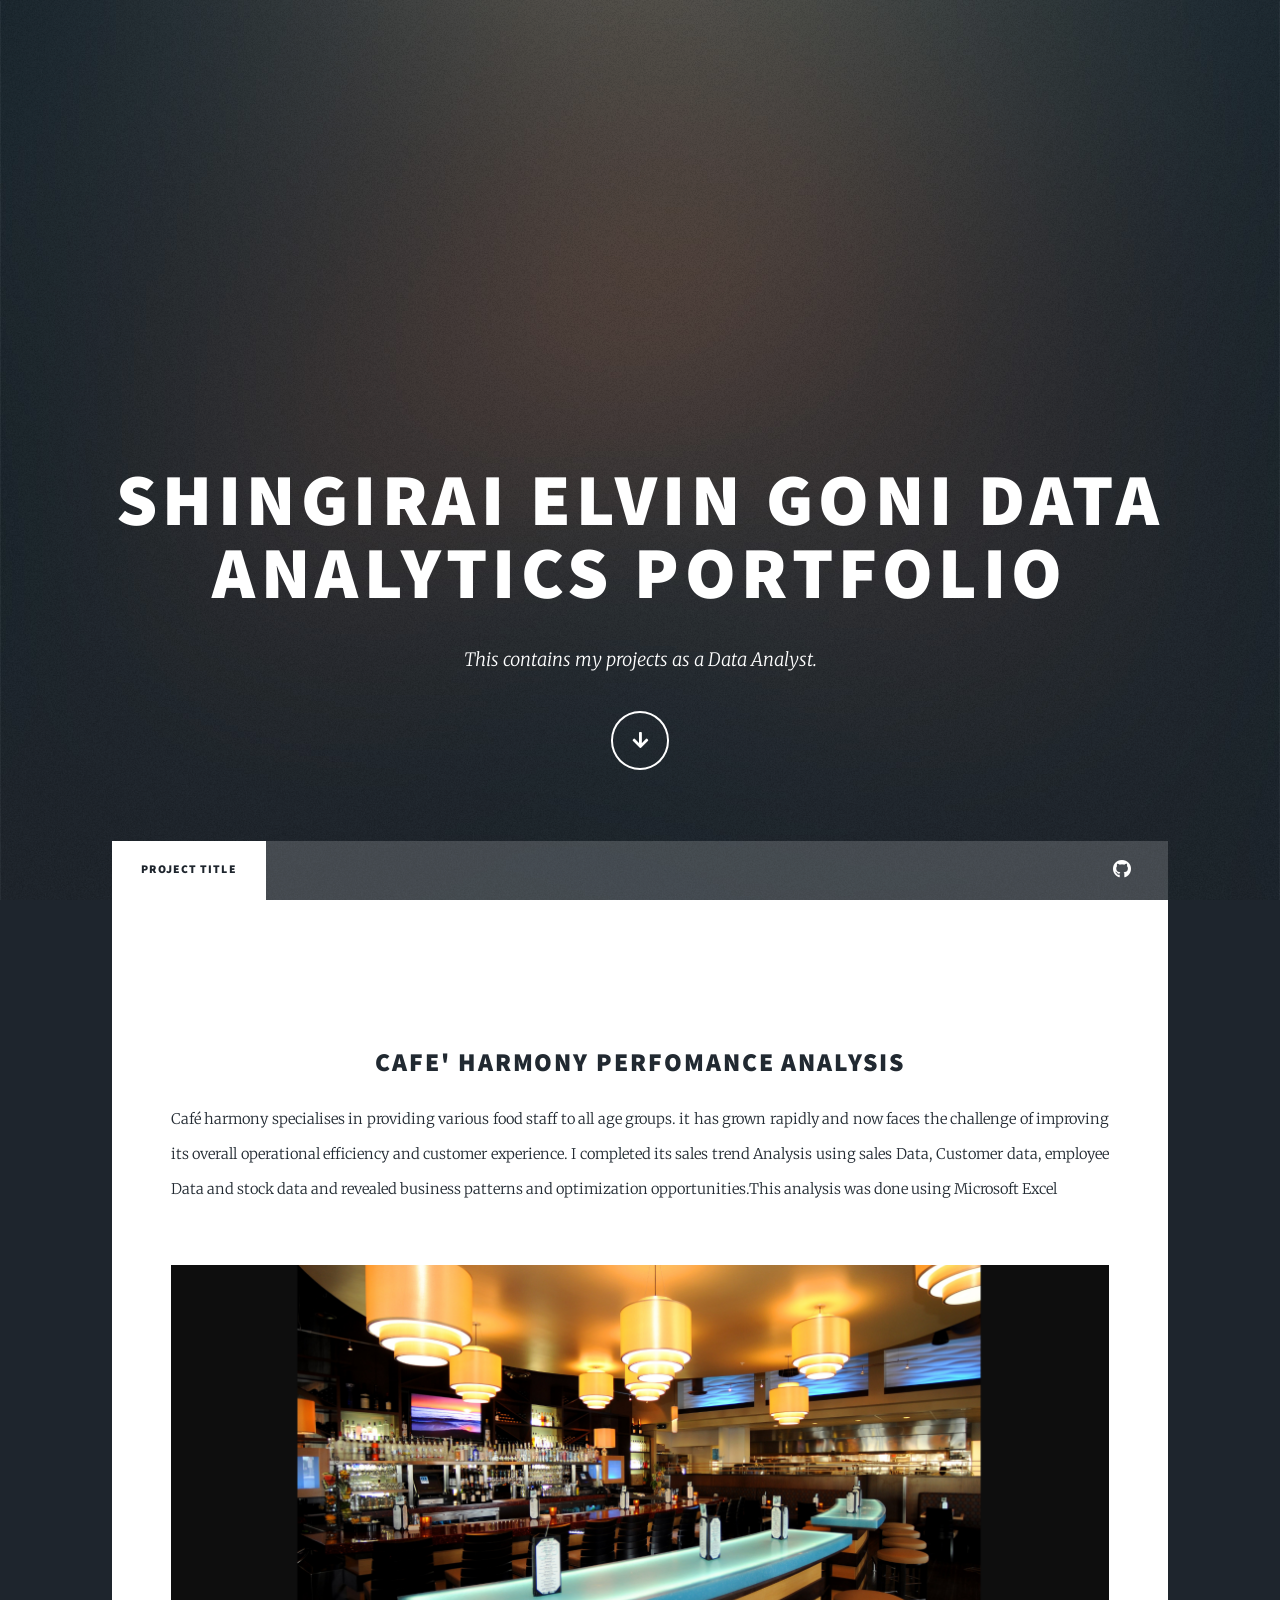
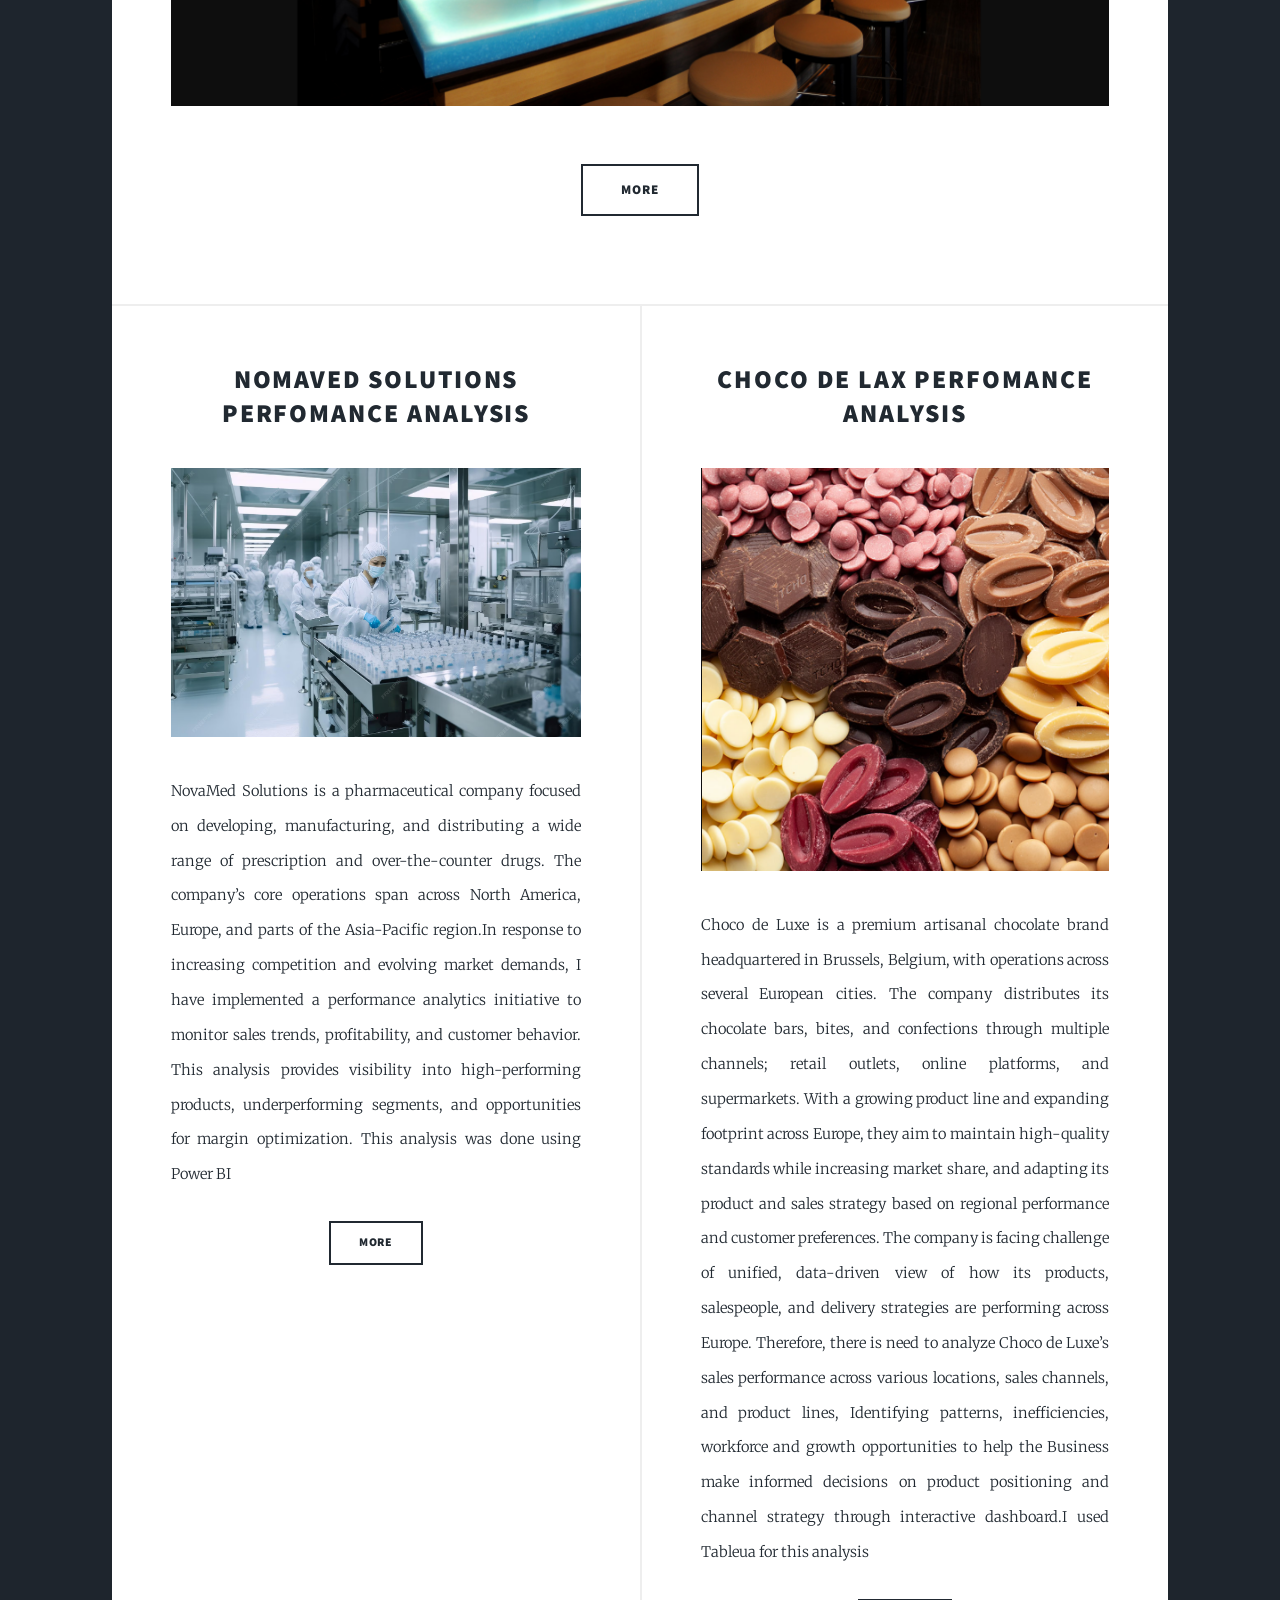
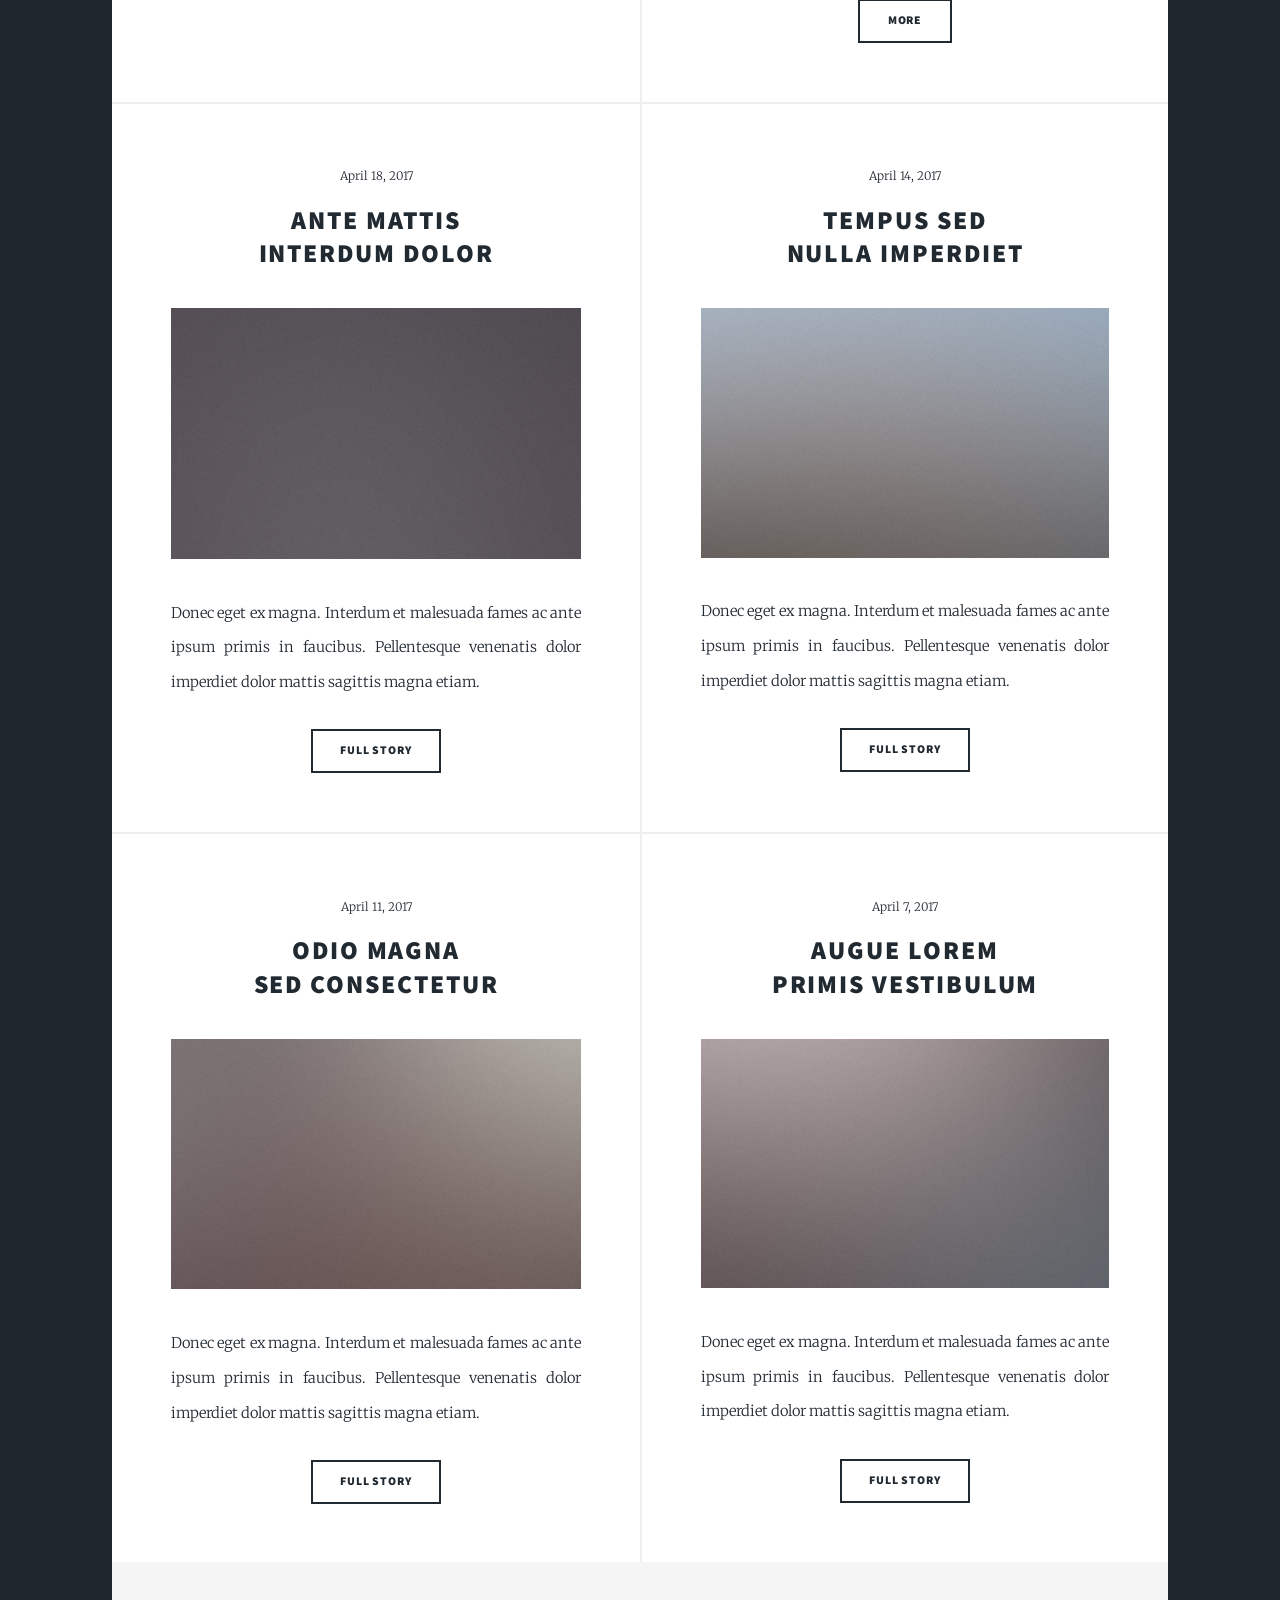
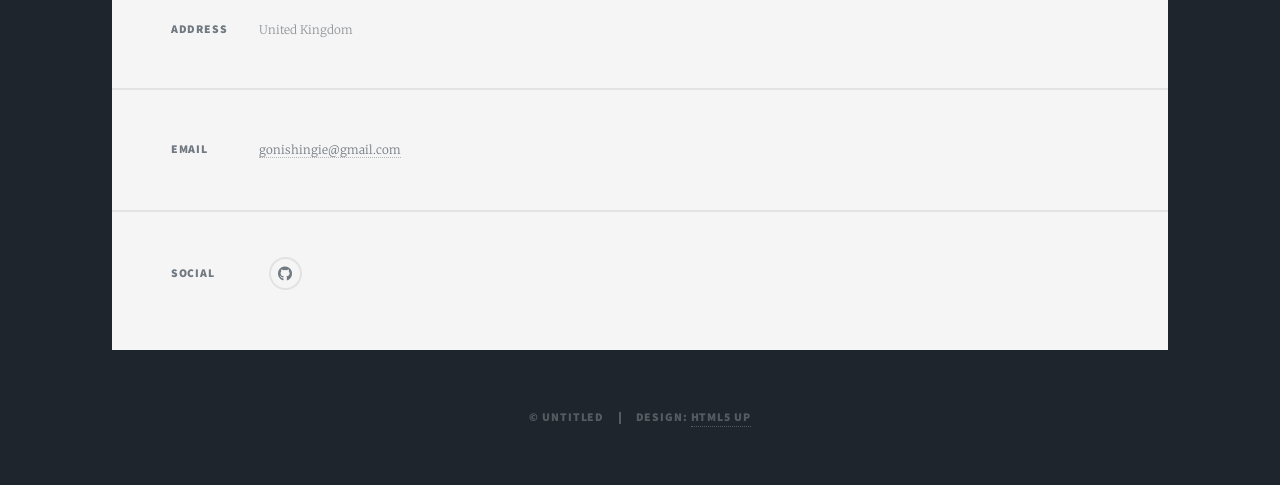
==== index.html @ 7cbdc8a0 "Add files via upload" ====
<!DOCTYPE HTML>
<!--
	Massively by HTML5 UP
	html5up.net | @ajlkn
	Free for personal and commercial use under the CCA 3.0 license (html5up.net/license)
-->
<html>
	<head>
		<title>Massively by HTML5 UP</title>
		<meta charset="utf-8" />
		<meta name="viewport" content="width=device-width, initial-scale=1, user-scalable=no" />
		<link rel="stylesheet" href="assets/css/main.css" />
		<noscript><link rel="stylesheet" href="assets/css/noscript.css" /></noscript>
	</head>
	<body class="is-preload">

		<!-- Wrapper -->
			<div id="wrapper" class="fade-in">

				<!-- Intro -->
					<div id="intro">
						<h1>Shingirai Elvin Goni Data Analytics Portfolio</h1>
						<p>This contains my projects as a Data Analyst.</p>
						<ul class="actions">
							<li><a href="#header" class="button icon solid solo fa-arrow-down scrolly">Continue</a></li>
						</ul>
					</div>

				<!-- Header -->
					<header id="header">
						<a href="index.html" class="logo">Major projects</a>
					</header>

				<!-- Nav -->
					<nav id="nav">
						<ul class="links">
							<li class="active"><a href="index.html">Project Title</a></li>
						</ul>
						<ul class="icons">
							<li><a href="https://www.linkedin.com/in/shingirai-elvin-goni-051a75300" class="icon brands fa-LinkedIn"><span class="label">LinkedIn</span></a></li>
							<li><a href="#" class="icon brands fa-github"><span class="label">GitHub</span></a></li>
						</ul>
					</nav>

				<!-- Main -->
					<div id="main">

						<!-- Featured Post -->
							<article class="post featured">
								<header class="major"></header>
									<h2><a href="#">Cafe' Harmony Perfomance Analysis</a></h2>
									<p>Café harmony specialises in providing various food staff to all age groups. it has grown rapidly and now faces the challenge of improving its overall operational efficiency and customer experience. 
I completed its sales trend Analysis using sales Data, Customer data, employee Data and stock data and revealed business patterns and optimization opportunities.This analysis was done using Microsoft Excel</p>
								</header>
								<a href="#" class="image main"><img src="images/restaurant.png" alt="" /></a>
								<ul class="actions special">
									<li><a href="https://www.linkedin.com/in/shingirai-elvin-goni-051a75300/recent-activity/all/" class="button large">More</a></li>
								</ul>
							</article>

						<!-- Posts -->
							<section class="posts">
								<article>
									<header>
										<h2><a href="#">Nomaved Solutions Perfomance Analysis</a></h2>
									</header>
									<a href="#" class="image fit"><img src="images/pharmaceutical.png" alt="" /></a>
									<p>NovaMed Solutions is a pharmaceutical company focused on developing, manufacturing, and
distributing a wide range of prescription and over-the-counter drugs. The company’s core operations
span across North America, Europe, and parts of the Asia-Pacific region.In response to increasing competition and evolving market demands, I have implemented a
performance analytics initiative to monitor sales trends, profitability, and customer behavior. This
analysis provides visibility into high-performing products, underperforming segments, and
opportunities for margin optimization. This analysis was done using Power BI</p>
									<ul class="actions special">
										<li><a href="https://1drv.ms/f/c/2dc7802312759556/IgDTDiachU9JQqWQNVpM8s_3AXQAuMI3lZOwaVtjO0yBgYo?e=uLoF70" class="button">More</a></li>
									</ul>
								</article>
								<article>
									<header>
										<h2><a href="#">Choco De Lax Perfomance Analysis</a></h2>
									</header>
									<a href="#" class="image fit"><img src="images/Chocolates.png" alt="" /></a>
									<p>Choco de Luxe is a premium artisanal chocolate brand headquartered in Brussels, Belgium, with operations
across several European cities. The company distributes its chocolate bars, bites, and confections through
multiple channels; retail outlets, online platforms, and supermarkets. With a growing product line and
expanding footprint across Europe, they aim to maintain high-quality standards while increasing market share,
and adapting its product and sales strategy based on regional performance and customer preferences. The
company is facing challenge of unified, data-driven view of how its products, salespeople, and delivery
strategies are performing across Europe. Therefore, there is need to analyze Choco de Luxe’s sales
performance across various locations, sales channels, and product lines, Identifying patterns, inefficiencies,
workforce and growth opportunities to help the Business make informed decisions on product positioning and
channel strategy through interactive dashboard.I used Tableua for this analysis</p>
									<ul class="actions special">
										<li><a href="https://1drv.ms/f/c/2dc7802312759556/IgDTVSw4un72S5N3trWGTuJBAQntDM31f941KGnbMXvidXI?e=AVK81f" class="button">More</a></li>
									</ul>
								</article>
								<article>
									<header>
										<span class="date">April 18, 2017</span>
										<h2><a href="#">Ante mattis<br />
										interdum dolor</a></h2>
									</header>
									<a href="#" class="image fit"><img src="images/pic04.jpg" alt="" /></a>
									<p>Donec eget ex magna. Interdum et malesuada fames ac ante ipsum primis in faucibus. Pellentesque venenatis dolor imperdiet dolor mattis sagittis magna etiam.</p>
									<ul class="actions special">
										<li><a href="#" class="button">Full Story</a></li>
									</ul>
								</article>
								<article>
									<header>
										<span class="date">April 14, 2017</span>
										<h2><a href="#">Tempus sed<br />
										nulla imperdiet</a></h2>
									</header>
									<a href="#" class="image fit"><img src="images/pic05.jpg" alt="" /></a>
									<p>Donec eget ex magna. Interdum et malesuada fames ac ante ipsum primis in faucibus. Pellentesque venenatis dolor imperdiet dolor mattis sagittis magna etiam.</p>
									<ul class="actions special">
										<li><a href="#" class="button">Full Story</a></li>
									</ul>
								</article>
								<article>
									<header>
										<span class="date">April 11, 2017</span>
										<h2><a href="#">Odio magna<br />
										sed consectetur</a></h2>
									</header>
									<a href="#" class="image fit"><img src="images/pic06.jpg" alt="" /></a>
									<p>Donec eget ex magna. Interdum et malesuada fames ac ante ipsum primis in faucibus. Pellentesque venenatis dolor imperdiet dolor mattis sagittis magna etiam.</p>
									<ul class="actions special">
										<li><a href="#" class="button">Full Story</a></li>
									</ul>
								</article>
								<article>
									<header>
										<span class="date">April 7, 2017</span>
										<h2><a href="#">Augue lorem<br />
										primis vestibulum</a></h2>
									</header>
									<a href="#" class="image fit"><img src="images/pic07.jpg" alt="" /></a>
									<p>Donec eget ex magna. Interdum et malesuada fames ac ante ipsum primis in faucibus. Pellentesque venenatis dolor imperdiet dolor mattis sagittis magna etiam.</p>
									<ul class="actions special">
										<li><a href="#" class="button">Full Story</a></li>
									</ul>
								</article>
							</section>

					</div>

				<!-- Footer -->
					<footer id="footer">
						<section class="split contact">
							<section class="alt">
								<h3>Address</h3>
								<p>United Kingdom</p>
							</section>
							<section>
								<h3>Email</h3>
								<p><a href="#">gonishingie@gmail.com</a></p>
							</section>
							<section>
								<h3>Social</h3>
								<ul class="icons alt">
									<li><a href="#" class="icon brands alt fa-LinkedIn"><span class="label">LinkedIn</span></a></li>
									<li><a href="#" class="icon brands alt fa-github"><span class="label">GitHub</span></a></li>
								</ul>
							</section>
						</section>
					</footer>

				<!-- Copyright -->
					<div id="copyright">
						<ul><li>&copy; Untitled</li><li>Design: <a href="https://html5up.net">HTML5 UP</a></li></ul>
					</div>

			</div>

		<!-- Scripts -->
			<script src="assets/js/jquery.min.js"></script>
			<script src="assets/js/jquery.scrollex.min.js"></script>
			<script src="assets/js/jquery.scrolly.min.js"></script>
			<script src="assets/js/browser.min.js"></script>
			<script src="assets/js/breakpoints.min.js"></script>
			<script src="assets/js/util.js"></script>
			<script src="assets/js/main.js"></script>

	</body>
</html>
---- assets/css/main.css ----
@import url(fontawesome-all.min.css);
@import url("https://fonts.googleapis.com/css?family=Merriweather:300,700,300italic,700italic|Source+Sans+Pro:900");

/*
	Massively by HTML5 UP
	html5up.net | @ajlkn
	Free for personal and commercial use under the CCA 3.0 license (html5up.net/license)
*/

html, body, div, span, applet, object,
iframe, h1, h2, h3, h4, h5, h6, p, blockquote,
pre, a, abbr, acronym, address, big, cite,
code, del, dfn, em, img, ins, kbd, q, s, samp,
small, strike, strong, sub, sup, tt, var, b,
u, i, center, dl, dt, dd, ol, ul, li, fieldset,
form, label, legend, table, caption, tbody,
tfoot, thead, tr, th, td, article, aside,
canvas, details, embed, figure, figcaption,
footer, header, hgroup, menu, nav, output, ruby,
section, summary, time, mark, audio, video {
	margin: 0;
	padding: 0;
	border: 0;
	font-size: 100%;
	font: inherit;
	vertical-align: baseline;}

article, aside, details, figcaption, figure,
footer, header, hgroup, menu, nav, section {
	display: block;}

body {
	line-height: 1;
}

ol, ul {
	list-style: none;
}

blockquote, q {
	quotes: none;
}

	blockquote:before, blockquote:after, q:before, q:after {
		content: '';
		content: none;
	}

table {
	border-collapse: collapse;
	border-spacing: 0;
}

body {
	-webkit-text-size-adjust: none;
}

mark {
	background-color: transparent;
	color: inherit;
}

input::-moz-focus-inner {
	border: 0;
	padding: 0;
}

input, select, textarea {
	-moz-appearance: none;
	-webkit-appearance: none;
	-ms-appearance: none;
	appearance: none;
}

/* Basic */

	@-ms-viewport {
		width: device-width;
	}

	body {
		-ms-overflow-style: scrollbar;
	}

	@media screen and (max-width: 480px) {

		html, body {
			min-width: 320px;
		}

	}

	html {
		box-sizing: border-box;
	}

	*, *:before, *:after {
		box-sizing: inherit;
	}

	body {
		background-color: #1e252d;
	}

		body.is-preload *, body.is-preload *:before, body.is-preload *:after {
			-moz-animation: none !important;
			-webkit-animation: none !important;
			-ms-animation: none !important;
			animation: none !important;
			-moz-transition: none !important;
			-webkit-transition: none !important;
			-ms-transition: none !important;
			transition: none !important;
		}

/* Type */

	html {
		font-size: 16pt;
	}

		@media screen and (max-width: 1680px) {

			html {
				font-size: 12pt;
			}

		}

		@media screen and (max-width: 1280px) {

			html {
				font-size: 11pt;
			}

		}

		@media screen and (max-width: 360px) {

			html {
				font-size: 10pt;
			}

		}

	body {
		color: #212931;
	}

	body, input, select, textarea {
		font-family: "Merriweather", Georgia, serif;
		font-weight: 300;
		font-size: 1rem;
		line-height: 2.375;
	}

	a {
		-moz-transition: color 0.2s ease-in-out, background-color 0.2s ease-in-out, border-color 0.2s ease-in-out, box-shadow 0.2s ease-in-out;
		-webkit-transition: color 0.2s ease-in-out, background-color 0.2s ease-in-out, border-color 0.2s ease-in-out, box-shadow 0.2s ease-in-out;
		-ms-transition: color 0.2s ease-in-out, background-color 0.2s ease-in-out, border-color 0.2s ease-in-out, box-shadow 0.2s ease-in-out;
		transition: color 0.2s ease-in-out, background-color 0.2s ease-in-out, border-color 0.2s ease-in-out, box-shadow 0.2s ease-in-out;
		border-bottom: dotted 1px;
		text-decoration: none;
	}

		a:hover {
			border-bottom-color: transparent;
		}

	strong, b {
		font-weight: 600;
	}

	em, i {
		font-style: italic;
	}

	p {
		text-align: justify;
		margin: 0 0 2rem 0;
	}

	h1, h2, h3, h4, h5, h6 {
		font-family: "Source Sans Pro", Helvetica, sans-serif;
		font-weight: 900;
		line-height: 1.5;
		letter-spacing: 0.075em;
		text-transform: uppercase;
		margin: 0 0 1rem 0;
	}

		h1 a, h2 a, h3 a, h4 a, h5 a, h6 a {
			border-bottom: 0;
			color: inherit;
			text-decoration: none;
		}

	h1 {
		font-size: 4rem;
		line-height: 1.1;
		margin: 0 0 2rem 0;
	}

	h2 {
		font-size: 1.75rem;
		line-height: 1.3;
		margin: 0 0 1.5rem 0;
	}

	h3 {
		font-size: 1.25rem;
		margin: 0 0 1.5rem 0;
	}

	h4 {
		font-size: 1rem;
	}

	h5 {
		font-size: 0.9rem;
	}

	h6 {
		font-size: 0.8rem;
	}

	sub {
		font-size: 0.8rem;
		position: relative;
		top: 0.5rem;
	}

	sup {
		font-size: 0.8rem;
		position: relative;
		top: -0.5rem;
	}

	blockquote {
		border-left: solid 4px;
		font-style: italic;
		margin: 0 0 2rem 0;
		padding: 0.5rem 0 0.5rem 2rem;
	}

	code {
		border: solid 2px;
		font-family: "Courier New", monospace;
		font-size: 0.9rem;
		margin: 0 0.25rem;
		padding: 0.25rem 0.65rem;
	}

	pre {
		-webkit-overflow-scrolling: touch;
		font-family: "Courier New", monospace;
		font-size: 0.9rem;
		margin: 0 0 2rem 0;
	}

		pre code {
			display: block;
			line-height: 1.75;
			padding: 1rem 1.5rem;
			overflow-x: auto;
		}

	hr {
		border: 0;
		border-bottom: solid 2px;
		margin: 3rem 0;
	}

		hr.major {
			margin: 5rem 0;
		}

	.align-left {
		text-align: left;
	}

	.align-center {
		text-align: center;
	}

	.align-right {
		text-align: right;
	}

	input, select, textarea {
		color: #212931;
	}

	a {
		color: #212931;
		border-bottom-color: rgba(33, 41, 49, 0.5);
	}

		a:hover {
			border-bottom-color: transparent;
			color: #18bfef !important;
		}

	strong, b {
		color: #212931;
	}

	h1, h2, h3, h4, h5, h6 {
		color: #212931;
	}

	blockquote {
		border-left-color: #eeeeee;
	}

	code {
		background: rgba(220, 220, 220, 0.25);
		border-color: #eeeeee;
	}

	hr {
		border-bottom-color: #eeeeee;
	}

/* Row */

	.row {
		display: flex;
		flex-wrap: wrap;
		box-sizing: border-box;
		align-items: stretch;
	}

		.row > * {
			box-sizing: border-box;
		}

		.row.gtr-uniform > * > :last-child {
			margin-bottom: 0;
		}

		.row.aln-left {
			justify-content: flex-start;
		}

		.row.aln-center {
			justify-content: center;
		}

		.row.aln-right {
			justify-content: flex-end;
		}

		.row.aln-top {
			align-items: flex-start;
		}

		.row.aln-middle {
			align-items: center;
		}

		.row.aln-bottom {
			align-items: flex-end;
		}

		.row > .imp {
			order: -1;
		}

		.row > .col-1 {
			width: 8.33333%;
		}

		.row > .off-1 {
			margin-left: 8.33333%;
		}

		.row > .col-2 {
			width: 16.66667%;
		}

		.row > .off-2 {
			margin-left: 16.66667%;
		}

		.row > .col-3 {
			width: 25%;
		}

		.row > .off-3 {
			margin-left: 25%;
		}

		.row > .col-4 {
			width: 33.33333%;
		}

		.row > .off-4 {
			margin-left: 33.33333%;
		}

		.row > .col-5 {
			width: 41.66667%;
		}

		.row > .off-5 {
			margin-left: 41.66667%;
		}

		.row > .col-6 {
			width: 50%;
		}

		.row > .off-6 {
			margin-left: 50%;
		}

		.row > .col-7 {
			width: 58.33333%;
		}

		.row > .off-7 {
			margin-left: 58.33333%;
		}

		.row > .col-8 {
			width: 66.66667%;
		}

		.row > .off-8 {
			margin-left: 66.66667%;
		}

		.row > .col-9 {
			width: 75%;
		}

		.row > .off-9 {
			margin-left: 75%;
		}

		.row > .col-10 {
			width: 83.33333%;
		}

		.row > .off-10 {
			margin-left: 83.33333%;
		}

		.row > .col-11 {
			width: 91.66667%;
		}

		.row > .off-11 {
			margin-left: 91.66667%;
		}

		.row > .col-12 {
			width: 100%;
		}

		.row > .off-12 {
			margin-left: 100%;
		}

		.row.gtr-0 {
			margin-top: 0;
			margin-left: 0rem;
		}

			.row.gtr-0 > * {
				padding: 0 0 0 0rem;
			}

			.row.gtr-0.gtr-uniform {
				margin-top: 0rem;
			}

				.row.gtr-0.gtr-uniform > * {
					padding-top: 0rem;
				}

		.row.gtr-25 {
			margin-top: 0;
			margin-left: -0.375rem;
		}

			.row.gtr-25 > * {
				padding: 0 0 0 0.375rem;
			}

			.row.gtr-25.gtr-uniform {
				margin-top: -0.375rem;
			}

				.row.gtr-25.gtr-uniform > * {
					padding-top: 0.375rem;
				}

		.row.gtr-50 {
			margin-top: 0;
			margin-left: -0.75rem;
		}

			.row.gtr-50 > * {
				padding: 0 0 0 0.75rem;
			}

			.row.gtr-50.gtr-uniform {
				margin-top: -0.75rem;
			}

				.row.gtr-50.gtr-uniform > * {
					padding-top: 0.75rem;
				}

		.row {
			margin-top: 0;
			margin-left: -1.5rem;
		}

			.row > * {
				padding: 0 0 0 1.5rem;
			}

			.row.gtr-uniform {
				margin-top: -1.5rem;
			}

				.row.gtr-uniform > * {
					padding-top: 1.5rem;
				}

		.row.gtr-150 {
			margin-top: 0;
			margin-left: -2.25rem;
		}

			.row.gtr-150 > * {
				padding: 0 0 0 2.25rem;
			}

			.row.gtr-150.gtr-uniform {
				margin-top: -2.25rem;
			}

				.row.gtr-150.gtr-uniform > * {
					padding-top: 2.25rem;
				}

		.row.gtr-200 {
			margin-top: 0;
			margin-left: -3rem;
		}

			.row.gtr-200 > * {
				padding: 0 0 0 3rem;
			}

			.row.gtr-200.gtr-uniform {
				margin-top: -3rem;
			}

				.row.gtr-200.gtr-uniform > * {
					padding-top: 3rem;
				}

		@media screen and (max-width: 1680px) {

			.row {
				display: flex;
				flex-wrap: wrap;
				box-sizing: border-box;
				align-items: stretch;
			}

				.row > * {
					box-sizing: border-box;
				}

				.row.gtr-uniform > * > :last-child {
					margin-bottom: 0;
				}

				.row.aln-left {
					justify-content: flex-start;
				}

				.row.aln-center {
					justify-content: center;
				}

				.row.aln-right {
					justify-content: flex-end;
				}

				.row.aln-top {
					align-items: flex-start;
				}

				.row.aln-middle {
					align-items: center;
				}

				.row.aln-bottom {
					align-items: flex-end;
				}

				.row > .imp-xlarge {
					order: -1;
				}

				.row > .col-1-xlarge {
					width: 8.33333%;
				}

				.row > .off-1-xlarge {
					margin-left: 8.33333%;
				}

				.row > .col-2-xlarge {
					width: 16.66667%;
				}

				.row > .off-2-xlarge {
					margin-left: 16.66667%;
				}

				.row > .col-3-xlarge {
					width: 25%;
				}

				.row > .off-3-xlarge {
					margin-left: 25%;
				}

				.row > .col-4-xlarge {
					width: 33.33333%;
				}

				.row > .off-4-xlarge {
					margin-left: 33.33333%;
				}

				.row > .col-5-xlarge {
					width: 41.66667%;
				}

				.row > .off-5-xlarge {
					margin-left: 41.66667%;
				}

				.row > .col-6-xlarge {
					width: 50%;
				}

				.row > .off-6-xlarge {
					margin-left: 50%;
				}

				.row > .col-7-xlarge {
					width: 58.33333%;
				}

				.row > .off-7-xlarge {
					margin-left: 58.33333%;
				}

				.row > .col-8-xlarge {
					width: 66.66667%;
				}

				.row > .off-8-xlarge {
					margin-left: 66.66667%;
				}

				.row > .col-9-xlarge {
					width: 75%;
				}

				.row > .off-9-xlarge {
					margin-left: 75%;
				}

				.row > .col-10-xlarge {
					width: 83.33333%;
				}

				.row > .off-10-xlarge {
					margin-left: 83.33333%;
				}

				.row > .col-11-xlarge {
					width: 91.66667%;
				}

				.row > .off-11-xlarge {
					margin-left: 91.66667%;
				}

				.row > .col-12-xlarge {
					width: 100%;
				}

				.row > .off-12-xlarge {
					margin-left: 100%;
				}

				.row.gtr-0 {
					margin-top: 0;
					margin-left: 0rem;
				}

					.row.gtr-0 > * {
						padding: 0 0 0 0rem;
					}

					.row.gtr-0.gtr-uniform {
						margin-top: 0rem;
					}

						.row.gtr-0.gtr-uniform > * {
							padding-top: 0rem;
						}

				.row.gtr-25 {
					margin-top: 0;
					margin-left: -0.375rem;
				}

					.row.gtr-25 > * {
						padding: 0 0 0 0.375rem;
					}

					.row.gtr-25.gtr-uniform {
						margin-top: -0.375rem;
					}

						.row.gtr-25.gtr-uniform > * {
							padding-top: 0.375rem;
						}

				.row.gtr-50 {
					margin-top: 0;
					margin-left: -0.75rem;
				}

					.row.gtr-50 > * {
						padding: 0 0 0 0.75rem;
					}

					.row.gtr-50.gtr-uniform {
						margin-top: -0.75rem;
					}

						.row.gtr-50.gtr-uniform > * {
							padding-top: 0.75rem;
						}

				.row {
					margin-top: 0;
					margin-left: -1.5rem;
				}

					.row > * {
						padding: 0 0 0 1.5rem;
					}

					.row.gtr-uniform {
						margin-top: -1.5rem;
					}

						.row.gtr-uniform > * {
							padding-top: 1.5rem;
						}

				.row.gtr-150 {
					margin-top: 0;
					margin-left: -2.25rem;
				}

					.row.gtr-150 > * {
						padding: 0 0 0 2.25rem;
					}

					.row.gtr-150.gtr-uniform {
						margin-top: -2.25rem;
					}

						.row.gtr-150.gtr-uniform > * {
							padding-top: 2.25rem;
						}

				.row.gtr-200 {
					margin-top: 0;
					margin-left: -3rem;
				}

					.row.gtr-200 > * {
						padding: 0 0 0 3rem;
					}

					.row.gtr-200.gtr-uniform {
						margin-top: -3rem;
					}

						.row.gtr-200.gtr-uniform > * {
							padding-top: 3rem;
						}

		}

		@media screen and (max-width: 1280px) {

			.row {
				display: flex;
				flex-wrap: wrap;
				box-sizing: border-box;
				align-items: stretch;
			}

				.row > * {
					box-sizing: border-box;
				}

				.row.gtr-uniform > * > :last-child {
					margin-bottom: 0;
				}

				.row.aln-left {
					justify-content: flex-start;
				}

				.row.aln-center {
					justify-content: center;
				}

				.row.aln-right {
					justify-content: flex-end;
				}

				.row.aln-top {
					align-items: flex-start;
				}

				.row.aln-middle {
					align-items: center;
				}

				.row.aln-bottom {
					align-items: flex-end;
				}

				.row > .imp-large {
					order: -1;
				}

				.row > .col-1-large {
					width: 8.33333%;
				}

				.row > .off-1-large {
					margin-left: 8.33333%;
				}

				.row > .col-2-large {
					width: 16.66667%;
				}

				.row > .off-2-large {
					margin-left: 16.66667%;
				}

				.row > .col-3-large {
					width: 25%;
				}

				.row > .off-3-large {
					margin-left: 25%;
				}

				.row > .col-4-large {
					width: 33.33333%;
				}

				.row > .off-4-large {
					margin-left: 33.33333%;
				}

				.row > .col-5-large {
					width: 41.66667%;
				}

				.row > .off-5-large {
					margin-left: 41.66667%;
				}

				.row > .col-6-large {
					width: 50%;
				}

				.row > .off-6-large {
					margin-left: 50%;
				}

				.row > .col-7-large {
					width: 58.33333%;
				}

				.row > .off-7-large {
					margin-left: 58.33333%;
				}

				.row > .col-8-large {
					width: 66.66667%;
				}

				.row > .off-8-large {
					margin-left: 66.66667%;
				}

				.row > .col-9-large {
					width: 75%;
				}

				.row > .off-9-large {
					margin-left: 75%;
				}

				.row > .col-10-large {
					width: 83.33333%;
				}

				.row > .off-10-large {
					margin-left: 83.33333%;
				}

				.row > .col-11-large {
					width: 91.66667%;
				}

				.row > .off-11-large {
					margin-left: 91.66667%;
				}

				.row > .col-12-large {
					width: 100%;
				}

				.row > .off-12-large {
					margin-left: 100%;
				}

				.row.gtr-0 {
					margin-top: 0;
					margin-left: 0rem;
				}

					.row.gtr-0 > * {
						padding: 0 0 0 0rem;
					}

					.row.gtr-0.gtr-uniform {
						margin-top: 0rem;
					}

						.row.gtr-0.gtr-uniform > * {
							padding-top: 0rem;
						}

				.row.gtr-25 {
					margin-top: 0;
					margin-left: -0.375rem;
				}

					.row.gtr-25 > * {
						padding: 0 0 0 0.375rem;
					}

					.row.gtr-25.gtr-uniform {
						margin-top: -0.375rem;
					}

						.row.gtr-25.gtr-uniform > * {
							padding-top: 0.375rem;
						}

				.row.gtr-50 {
					margin-top: 0;
					margin-left: -0.75rem;
				}

					.row.gtr-50 > * {
						padding: 0 0 0 0.75rem;
					}

					.row.gtr-50.gtr-uniform {
						margin-top: -0.75rem;
					}

						.row.gtr-50.gtr-uniform > * {
							padding-top: 0.75rem;
						}

				.row {
					margin-top: 0;
					margin-left: -1.5rem;
				}

					.row > * {
						padding: 0 0 0 1.5rem;
					}

					.row.gtr-uniform {
						margin-top: -1.5rem;
					}

						.row.gtr-uniform > * {
							padding-top: 1.5rem;
						}

				.row.gtr-150 {
					margin-top: 0;
					margin-left: -2.25rem;
				}

					.row.gtr-150 > * {
						padding: 0 0 0 2.25rem;
					}

					.row.gtr-150.gtr-uniform {
						margin-top: -2.25rem;
					}

						.row.gtr-150.gtr-uniform > * {
							padding-top: 2.25rem;
						}

				.row.gtr-200 {
					margin-top: 0;
					margin-left: -3rem;
				}

					.row.gtr-200 > * {
						padding: 0 0 0 3rem;
					}

					.row.gtr-200.gtr-uniform {
						margin-top: -3rem;
					}

						.row.gtr-200.gtr-uniform > * {
							padding-top: 3rem;
						}

		}

		@media screen and (max-width: 980px) {

			.row {
				display: flex;
				flex-wrap: wrap;
				box-sizing: border-box;
				align-items: stretch;
			}

				.row > * {
					box-sizing: border-box;
				}

				.row.gtr-uniform > * > :last-child {
					margin-bottom: 0;
				}

				.row.aln-left {
					justify-content: flex-start;
				}

				.row.aln-center {
					justify-content: center;
				}

				.row.aln-right {
					justify-content: flex-end;
				}

				.row.aln-top {
					align-items: flex-start;
				}

				.row.aln-middle {
					align-items: center;
				}

				.row.aln-bottom {
					align-items: flex-end;
				}

				.row > .imp-medium {
					order: -1;
				}

				.row > .col-1-medium {
					width: 8.33333%;
				}

				.row > .off-1-medium {
					margin-left: 8.33333%;
				}

				.row > .col-2-medium {
					width: 16.66667%;
				}

				.row > .off-2-medium {
					margin-left: 16.66667%;
				}

				.row > .col-3-medium {
					width: 25%;
				}

				.row > .off-3-medium {
					margin-left: 25%;
				}

				.row > .col-4-medium {
					width: 33.33333%;
				}

				.row > .off-4-medium {
					margin-left: 33.33333%;
				}

				.row > .col-5-medium {
					width: 41.66667%;
				}

				.row > .off-5-medium {
					margin-left: 41.66667%;
				}

				.row > .col-6-medium {
					width: 50%;
				}

				.row > .off-6-medium {
					margin-left: 50%;
				}

				.row > .col-7-medium {
					width: 58.33333%;
				}

				.row > .off-7-medium {
					margin-left: 58.33333%;
				}

				.row > .col-8-medium {
					width: 66.66667%;
				}

				.row > .off-8-medium {
					margin-left: 66.66667%;
				}

				.row > .col-9-medium {
					width: 75%;
				}

				.row > .off-9-medium {
					margin-left: 75%;
				}

				.row > .col-10-medium {
					width: 83.33333%;
				}

				.row > .off-10-medium {
					margin-left: 83.33333%;
				}

				.row > .col-11-medium {
					width: 91.66667%;
				}

				.row > .off-11-medium {
					margin-left: 91.66667%;
				}

				.row > .col-12-medium {
					width: 100%;
				}

				.row > .off-12-medium {
					margin-left: 100%;
				}

				.row.gtr-0 {
					margin-top: 0;
					margin-left: 0rem;
				}

					.row.gtr-0 > * {
						padding: 0 0 0 0rem;
					}

					.row.gtr-0.gtr-uniform {
						margin-top: 0rem;
					}

						.row.gtr-0.gtr-uniform > * {
							padding-top: 0rem;
						}

				.row.gtr-25 {
					margin-top: 0;
					margin-left: -0.375rem;
				}

					.row.gtr-25 > * {
						padding: 0 0 0 0.375rem;
					}

					.row.gtr-25.gtr-uniform {
						margin-top: -0.375rem;
					}

						.row.gtr-25.gtr-uniform > * {
							padding-top: 0.375rem;
						}

				.row.gtr-50 {
					margin-top: 0;
					margin-left: -0.75rem;
				}

					.row.gtr-50 > * {
						padding: 0 0 0 0.75rem;
					}

					.row.gtr-50.gtr-uniform {
						margin-top: -0.75rem;
					}

						.row.gtr-50.gtr-uniform > * {
							padding-top: 0.75rem;
						}

				.row {
					margin-top: 0;
					margin-left: -1.5rem;
				}

					.row > * {
						padding: 0 0 0 1.5rem;
					}

					.row.gtr-uniform {
						margin-top: -1.5rem;
					}

						.row.gtr-uniform > * {
							padding-top: 1.5rem;
						}

				.row.gtr-150 {
					margin-top: 0;
					margin-left: -2.25rem;
				}

					.row.gtr-150 > * {
						padding: 0 0 0 2.25rem;
					}

					.row.gtr-150.gtr-uniform {
						margin-top: -2.25rem;
					}

						.row.gtr-150.gtr-uniform > * {
							padding-top: 2.25rem;
						}

				.row.gtr-200 {
					margin-top: 0;
					margin-left: -3rem;
				}

					.row.gtr-200 > * {
						padding: 0 0 0 3rem;
					}

					.row.gtr-200.gtr-uniform {
						margin-top: -3rem;
					}

						.row.gtr-200.gtr-uniform > * {
							padding-top: 3rem;
						}

		}

		@media screen and (max-width: 736px) {

			.row {
				display: flex;
				flex-wrap: wrap;
				box-sizing: border-box;
				align-items: stretch;
			}

				.row > * {
					box-sizing: border-box;
				}

				.row.gtr-uniform > * > :last-child {
					margin-bottom: 0;
				}

				.row.aln-left {
					justify-content: flex-start;
				}

				.row.aln-center {
					justify-content: center;
				}

				.row.aln-right {
					justify-content: flex-end;
				}

				.row.aln-top {
					align-items: flex-start;
				}

				.row.aln-middle {
					align-items: center;
				}

				.row.aln-bottom {
					align-items: flex-end;
				}

				.row > .imp-small {
					order: -1;
				}

				.row > .col-1-small {
					width: 8.33333%;
				}

				.row > .off-1-small {
					margin-left: 8.33333%;
				}

				.row > .col-2-small {
					width: 16.66667%;
				}

				.row > .off-2-small {
					margin-left: 16.66667%;
				}

				.row > .col-3-small {
					width: 25%;
				}

				.row > .off-3-small {
					margin-left: 25%;
				}

				.row > .col-4-small {
					width: 33.33333%;
				}

				.row > .off-4-small {
					margin-left: 33.33333%;
				}

				.row > .col-5-small {
					width: 41.66667%;
				}

				.row > .off-5-small {
					margin-left: 41.66667%;
				}

				.row > .col-6-small {
					width: 50%;
				}

				.row > .off-6-small {
					margin-left: 50%;
				}

				.row > .col-7-small {
					width: 58.33333%;
				}

				.row > .off-7-small {
					margin-left: 58.33333%;
				}

				.row > .col-8-small {
					width: 66.66667%;
				}

				.row > .off-8-small {
					margin-left: 66.66667%;
				}

				.row > .col-9-small {
					width: 75%;
				}

				.row > .off-9-small {
					margin-left: 75%;
				}

				.row > .col-10-small {
					width: 83.33333%;
				}

				.row > .off-10-small {
					margin-left: 83.33333%;
				}

				.row > .col-11-small {
					width: 91.66667%;
				}

				.row > .off-11-small {
					margin-left: 91.66667%;
				}

				.row > .col-12-small {
					width: 100%;
				}

				.row > .off-12-small {
					margin-left: 100%;
				}

				.row.gtr-0 {
					margin-top: 0;
					margin-left: 0rem;
				}

					.row.gtr-0 > * {
						padding: 0 0 0 0rem;
					}

					.row.gtr-0.gtr-uniform {
						margin-top: 0rem;
					}

						.row.gtr-0.gtr-uniform > * {
							padding-top: 0rem;
						}

				.row.gtr-25 {
					margin-top: 0;
					margin-left: -0.375rem;
				}

					.row.gtr-25 > * {
						padding: 0 0 0 0.375rem;
					}

					.row.gtr-25.gtr-uniform {
						margin-top: -0.375rem;
					}

						.row.gtr-25.gtr-uniform > * {
							padding-top: 0.375rem;
						}

				.row.gtr-50 {
					margin-top: 0;
					margin-left: -0.75rem;
				}

					.row.gtr-50 > * {
						padding: 0 0 0 0.75rem;
					}

					.row.gtr-50.gtr-uniform {
						margin-top: -0.75rem;
					}

						.row.gtr-50.gtr-uniform > * {
							padding-top: 0.75rem;
						}

				.row {
					margin-top: 0;
					margin-left: -1.5rem;
				}

					.row > * {
						padding: 0 0 0 1.5rem;
					}

					.row.gtr-uniform {
						margin-top: -1.5rem;
					}

						.row.gtr-uniform > * {
							padding-top: 1.5rem;
						}

				.row.gtr-150 {
					margin-top: 0;
					margin-left: -2.25rem;
				}

					.row.gtr-150 > * {
						padding: 0 0 0 2.25rem;
					}

					.row.gtr-150.gtr-uniform {
						margin-top: -2.25rem;
					}

						.row.gtr-150.gtr-uniform > * {
							padding-top: 2.25rem;
						}

				.row.gtr-200 {
					margin-top: 0;
					margin-left: -3rem;
				}

					.row.gtr-200 > * {
						padding: 0 0 0 3rem;
					}

					.row.gtr-200.gtr-uniform {
						margin-top: -3rem;
					}

						.row.gtr-200.gtr-uniform > * {
							padding-top: 3rem;
						}

		}

		@media screen and (max-width: 480px) {

			.row {
				display: flex;
				flex-wrap: wrap;
				box-sizing: border-box;
				align-items: stretch;
			}

				.row > * {
					box-sizing: border-box;
				}

				.row.gtr-uniform > * > :last-child {
					margin-bottom: 0;
				}

				.row.aln-left {
					justify-content: flex-start;
				}

				.row.aln-center {
					justify-content: center;
				}

				.row.aln-right {
					justify-content: flex-end;
				}

				.row.aln-top {
					align-items: flex-start;
				}

				.row.aln-middle {
					align-items: center;
				}

				.row.aln-bottom {
					align-items: flex-end;
				}

				.row > .imp-xsmall {
					order: -1;
				}

				.row > .col-1-xsmall {
					width: 8.33333%;
				}

				.row > .off-1-xsmall {
					margin-left: 8.33333%;
				}

				.row > .col-2-xsmall {
					width: 16.66667%;
				}

				.row > .off-2-xsmall {
					margin-left: 16.66667%;
				}

				.row > .col-3-xsmall {
					width: 25%;
				}

				.row > .off-3-xsmall {
					margin-left: 25%;
				}

				.row > .col-4-xsmall {
					width: 33.33333%;
				}

				.row > .off-4-xsmall {
					margin-left: 33.33333%;
				}

				.row > .col-5-xsmall {
					width: 41.66667%;
				}

				.row > .off-5-xsmall {
					margin-left: 41.66667%;
				}

				.row > .col-6-xsmall {
					width: 50%;
				}

				.row > .off-6-xsmall {
					margin-left: 50%;
				}

				.row > .col-7-xsmall {
					width: 58.33333%;
				}

				.row > .off-7-xsmall {
					margin-left: 58.33333%;
				}

				.row > .col-8-xsmall {
					width: 66.66667%;
				}

				.row > .off-8-xsmall {
					margin-left: 66.66667%;
				}

				.row > .col-9-xsmall {
					width: 75%;
				}

				.row > .off-9-xsmall {
					margin-left: 75%;
				}

				.row > .col-10-xsmall {
					width: 83.33333%;
				}

				.row > .off-10-xsmall {
					margin-left: 83.33333%;
				}

				.row > .col-11-xsmall {
					width: 91.66667%;
				}

				.row > .off-11-xsmall {
					margin-left: 91.66667%;
				}

				.row > .col-12-xsmall {
					width: 100%;
				}

				.row > .off-12-xsmall {
					margin-left: 100%;
				}

				.row.gtr-0 {
					margin-top: 0;
					margin-left: 0rem;
				}

					.row.gtr-0 > * {
						padding: 0 0 0 0rem;
					}

					.row.gtr-0.gtr-uniform {
						margin-top: 0rem;
					}

						.row.gtr-0.gtr-uniform > * {
							padding-top: 0rem;
						}

				.row.gtr-25 {
					margin-top: 0;
					margin-left: -0.375rem;
				}

					.row.gtr-25 > * {
						padding: 0 0 0 0.375rem;
					}

					.row.gtr-25.gtr-uniform {
						margin-top: -0.375rem;
					}

						.row.gtr-25.gtr-uniform > * {
							padding-top: 0.375rem;
						}

				.row.gtr-50 {
					margin-top: 0;
					margin-left: -0.75rem;
				}

					.row.gtr-50 > * {
						padding: 0 0 0 0.75rem;
					}

					.row.gtr-50.gtr-uniform {
						margin-top: -0.75rem;
					}

						.row.gtr-50.gtr-uniform > * {
							padding-top: 0.75rem;
						}

				.row {
					margin-top: 0;
					margin-left: -1.5rem;
				}

					.row > * {
						padding: 0 0 0 1.5rem;
					}

					.row.gtr-uniform {
						margin-top: -1.5rem;
					}

						.row.gtr-uniform > * {
							padding-top: 1.5rem;
						}

				.row.gtr-150 {
					margin-top: 0;
					margin-left: -2.25rem;
				}

					.row.gtr-150 > * {
						padding: 0 0 0 2.25rem;
					}

					.row.gtr-150.gtr-uniform {
						margin-top: -2.25rem;
					}

						.row.gtr-150.gtr-uniform > * {
							padding-top: 2.25rem;
						}

				.row.gtr-200 {
					margin-top: 0;
					margin-left: -3rem;
				}

					.row.gtr-200 > * {
						padding: 0 0 0 3rem;
					}

					.row.gtr-200.gtr-uniform {
						margin-top: -3rem;
					}

						.row.gtr-200.gtr-uniform > * {
							padding-top: 3rem;
						}

		}

		@media screen and (max-width: 360px) {

			.row {
				display: flex;
				flex-wrap: wrap;
				box-sizing: border-box;
				align-items: stretch;
			}

				.row > * {
					box-sizing: border-box;
				}

				.row.gtr-uniform > * > :last-child {
					margin-bottom: 0;
				}

				.row.aln-left {
					justify-content: flex-start;
				}

				.row.aln-center {
					justify-content: center;
				}

				.row.aln-right {
					justify-content: flex-end;
				}

				.row.aln-top {
					align-items: flex-start;
				}

				.row.aln-middle {
					align-items: center;
				}

				.row.aln-bottom {
					align-items: flex-end;
				}

				.row > .imp-xxsmall {
					order: -1;
				}

				.row > .col-1-xxsmall {
					width: 8.33333%;
				}

				.row > .off-1-xxsmall {
					margin-left: 8.33333%;
				}

				.row > .col-2-xxsmall {
					width: 16.66667%;
				}

				.row > .off-2-xxsmall {
					margin-left: 16.66667%;
				}

				.row > .col-3-xxsmall {
					width: 25%;
				}

				.row > .off-3-xxsmall {
					margin-left: 25%;
				}

				.row > .col-4-xxsmall {
					width: 33.33333%;
				}

				.row > .off-4-xxsmall {
					margin-left: 33.33333%;
				}

				.row > .col-5-xxsmall {
					width: 41.66667%;
				}

				.row > .off-5-xxsmall {
					margin-left: 41.66667%;
				}

				.row > .col-6-xxsmall {
					width: 50%;
				}

				.row > .off-6-xxsmall {
					margin-left: 50%;
				}

				.row > .col-7-xxsmall {
					width: 58.33333%;
				}

				.row > .off-7-xxsmall {
					margin-left: 58.33333%;
				}

				.row > .col-8-xxsmall {
					width: 66.66667%;
				}

				.row > .off-8-xxsmall {
					margin-left: 66.66667%;
				}

				.row > .col-9-xxsmall {
					width: 75%;
				}

				.row > .off-9-xxsmall {
					margin-left: 75%;
				}

				.row > .col-10-xxsmall {
					width: 83.33333%;
				}

				.row > .off-10-xxsmall {
					margin-left: 83.33333%;
				}

				.row > .col-11-xxsmall {
					width: 91.66667%;
				}

				.row > .off-11-xxsmall {
					margin-left: 91.66667%;
				}

				.row > .col-12-xxsmall {
					width: 100%;
				}

				.row > .off-12-xxsmall {
					margin-left: 100%;
				}

				.row.gtr-0 {
					margin-top: 0;
					margin-left: 0rem;
				}

					.row.gtr-0 > * {
						padding: 0 0 0 0rem;
					}

					.row.gtr-0.gtr-uniform {
						margin-top: 0rem;
					}

						.row.gtr-0.gtr-uniform > * {
							padding-top: 0rem;
						}

				.row.gtr-25 {
					margin-top: 0;
					margin-left: -0.375rem;
				}

					.row.gtr-25 > * {
						padding: 0 0 0 0.375rem;
					}

					.row.gtr-25.gtr-uniform {
						margin-top: -0.375rem;
					}

						.row.gtr-25.gtr-uniform > * {
							padding-top: 0.375rem;
						}

				.row.gtr-50 {
					margin-top: 0;
					margin-left: -0.75rem;
				}

					.row.gtr-50 > * {
						padding: 0 0 0 0.75rem;
					}

					.row.gtr-50.gtr-uniform {
						margin-top: -0.75rem;
					}

						.row.gtr-50.gtr-uniform > * {
							padding-top: 0.75rem;
						}

				.row {
					margin-top: 0;
					margin-left: -1.5rem;
				}

					.row > * {
						padding: 0 0 0 1.5rem;
					}

					.row.gtr-uniform {
						margin-top: -1.5rem;
					}

						.row.gtr-uniform > * {
							padding-top: 1.5rem;
						}

				.row.gtr-150 {
					margin-top: 0;
					margin-left: -2.25rem;
				}

					.row.gtr-150 > * {
						padding: 0 0 0 2.25rem;
					}

					.row.gtr-150.gtr-uniform {
						margin-top: -2.25rem;
					}

						.row.gtr-150.gtr-uniform > * {
							padding-top: 2.25rem;
						}

				.row.gtr-200 {
					margin-top: 0;
					margin-left: -3rem;
				}

					.row.gtr-200 > * {
						padding: 0 0 0 3rem;
					}

					.row.gtr-200.gtr-uniform {
						margin-top: -3rem;
					}

						.row.gtr-200.gtr-uniform > * {
							padding-top: 3rem;
						}

		}

/* Box */

	.box {
		border: solid 2px;
		margin-bottom: 2rem;
		padding: 1.5rem;
	}

		.box > :last-child,
		.box > :last-child > :last-child,
		.box > :last-child > :last-child > :last-child {
			margin-bottom: 0;
		}

		.box.alt {
			border: 0;
			border-radius: 0;
			padding: 0;
		}

	.box {
		border-color: #eeeeee;
	}

/* Button */

	input[type="submit"],
	input[type="reset"],
	input[type="button"],
	button,
	.button {
		-moz-appearance: none;
		-webkit-appearance: none;
		-ms-appearance: none;
		appearance: none;
		-moz-transition: background-color 0.2s ease-in-out, box-shadow 0.2s ease-in-out, color 0.2s ease-in-out;
		-webkit-transition: background-color 0.2s ease-in-out, box-shadow 0.2s ease-in-out, color 0.2s ease-in-out;
		-ms-transition: background-color 0.2s ease-in-out, box-shadow 0.2s ease-in-out, color 0.2s ease-in-out;
		transition: background-color 0.2s ease-in-out, box-shadow 0.2s ease-in-out, color 0.2s ease-in-out;
		border: 0;
		border-radius: 0;
		cursor: pointer;
		display: inline-block;
		font-family: "Source Sans Pro", Helvetica, sans-serif;
		font-size: 0.8rem;
		font-weight: 900;
		letter-spacing: 0.075em;
		height: 3rem;
		line-height: 3rem;
		padding: 0 2rem;
		text-align: center;
		text-decoration: none;
		text-transform: uppercase;
		white-space: nowrap;
	}

		input[type="submit"].icon:before,
		input[type="reset"].icon:before,
		input[type="button"].icon:before,
		button.icon:before,
		.button.icon:before {
			margin-right: 0.5rem;
		}

		input[type="submit"].icon.solo,
		input[type="reset"].icon.solo,
		input[type="button"].icon.solo,
		button.icon.solo,
		.button.icon.solo {
			position: relative;
			width: 4rem;
			height: 4rem;
			line-height: 4rem;
			border-radius: 4rem;
			text-indent: 4rem;
			overflow: hidden;
			padding: 0;
			white-space: nowrap;
		}

			input[type="submit"].icon.solo:before,
			input[type="reset"].icon.solo:before,
			input[type="button"].icon.solo:before,
			button.icon.solo:before,
			.button.icon.solo:before {
				position: absolute;
				display: block;
				top: 0;
				left: 0;
				width: inherit;
				height: inherit;
				line-height: inherit;
				font-size: 1.25rem;
				margin-right: 0;
				text-align: center;
				text-indent: 0;
			}

		input[type="submit"].fit,
		input[type="reset"].fit,
		input[type="button"].fit,
		button.fit,
		.button.fit {
			width: 100%;
		}

		input[type="submit"].small,
		input[type="reset"].small,
		input[type="button"].small,
		button.small,
		.button.small {
			font-size: 0.7rem;
			height: 2.5rem;
			line-height: 2.5rem;
			padding: 0 1.5rem;
		}

		input[type="submit"].large,
		input[type="reset"].large,
		input[type="button"].large,
		button.large,
		.button.large {
			font-size: 0.9rem;
			height: 3.5rem;
			line-height: 3.5rem;
			padding: 0 2.75rem;
		}

		@media screen and (max-width: 980px) {

			input[type="submit"],
			input[type="reset"],
			input[type="button"],
			button,
			.button {
				font-size: 0.9rem;
				height: 3.25rem;
				line-height: 3.25rem;
			}

				input[type="submit"].large,
				input[type="reset"].large,
				input[type="button"].large,
				button.large,
				.button.large {
					font-size: 1rem;
					height: 3.75rem;
					line-height: 3.75rem;
				}

		}

		input[type="submit"].disabled, input[type="submit"]:disabled,
		input[type="reset"].disabled,
		input[type="reset"]:disabled,
		input[type="button"].disabled,
		input[type="button"]:disabled,
		button.disabled,
		button:disabled,
		.button.disabled,
		.button:disabled {
			pointer-events: none;
			opacity: 0.25;
		}

	input[type="submit"],
	input[type="reset"],
	input[type="button"],
	button,
	.button {
		background-color: transparent;
		box-shadow: inset 0 0 0 2px #212931;
		color: #212931 !important;
	}

		input[type="submit"]:hover,
		input[type="reset"]:hover,
		input[type="button"]:hover,
		button:hover,
		.button:hover {
			box-shadow: inset 0 0 0 2px #18bfef;
			color: #18bfef !important;
		}

		input[type="submit"].primary,
		input[type="reset"].primary,
		input[type="button"].primary,
		button.primary,
		.button.primary {
			background-color: #212931;
			box-shadow: none;
			color: #ffffff !important;
		}

			input[type="submit"].primary:hover,
			input[type="reset"].primary:hover,
			input[type="button"].primary:hover,
			button.primary:hover,
			.button.primary:hover {
				background-color: #18bfef;
			}

/* Form */

	form {
		margin: 0 0 2rem 0;
	}

		form > :last-child {
			margin-bottom: 0;
		}

		form > .fields {
			display: -moz-flex;
			display: -webkit-flex;
			display: -ms-flex;
			display: flex;
			-moz-flex-wrap: wrap;
			-webkit-flex-wrap: wrap;
			-ms-flex-wrap: wrap;
			flex-wrap: wrap;
			width: calc(100% + 3rem);
			margin: -1.5rem 0 2rem -1.5rem;
		}

			form > .fields > .field {
				-moz-flex-grow: 0;
				-webkit-flex-grow: 0;
				-ms-flex-grow: 0;
				flex-grow: 0;
				-moz-flex-shrink: 0;
				-webkit-flex-shrink: 0;
				-ms-flex-shrink: 0;
				flex-shrink: 0;
				padding: 1.5rem 0 0 1.5rem;
				width: calc(100% - 1.5rem);
			}

				form > .fields > .field.half {
					width: calc(50% - 0.75rem);
				}

				form > .fields > .field.third {
					width: calc(100%/3 - 0.5rem);
				}

				form > .fields > .field.quarter {
					width: calc(25% - 0.375rem);
				}

		@media screen and (max-width: 480px) {

			form > .fields {
				width: calc(100% + 3rem);
				margin: -1.5rem 0 2rem -1.5rem;
			}

				form > .fields > .field {
					padding: 1.5rem 0 0 1.5rem;
					width: calc(100% - 1.5rem);
				}

					form > .fields > .field.half {
						width: calc(100% - 1.5rem);
					}

					form > .fields > .field.third {
						width: calc(100% - 1.5rem);
					}

					form > .fields > .field.quarter {
						width: calc(100% - 1.5rem);
					}

		}

	label {
		display: block;
		font-family: "Source Sans Pro", Helvetica, sans-serif;
		font-weight: 900;
		line-height: 1.5;
		letter-spacing: 0.075em;
		font-size: 0.8rem;
		text-transform: uppercase;
		margin: 0 0 0.75rem 0;
	}

		@media screen and (max-width: 980px) {

			label {
				font-size: 0.9rem;
			}

		}

	input[type="text"],
	input[type="password"],
	input[type="email"],
	select,
	textarea {
		-moz-appearance: none;
		-webkit-appearance: none;
		-ms-appearance: none;
		appearance: none;
		background: transparent;
		border-radius: 0;
		border: solid 2px;
		color: inherit;
		display: block;
		outline: 0;
		padding: 0 1rem;
		text-decoration: none;
		width: 100%;
	}

		input[type="text"]:invalid,
		input[type="password"]:invalid,
		input[type="email"]:invalid,
		select:invalid,
		textarea:invalid {
			box-shadow: none;
		}

	select {
		background-size: 1.25rem;
		background-repeat: no-repeat;
		background-position: calc(100% - 1rem) center;
		height: 3rem;
		padding-right: 3rem;
		text-overflow: ellipsis;
	}

		select:focus::-ms-value {
			background-color: transparent;
		}

		select::-ms-expand {
			display: none;
		}

	input[type="text"],
	input[type="password"],
	input[type="email"],
	select {
		height: 3rem;
	}

	textarea {
		padding: 0.75rem 1rem;
	}

	input[type="checkbox"],
	input[type="radio"] {
		-moz-appearance: none;
		-webkit-appearance: none;
		-ms-appearance: none;
		appearance: none;
		display: block;
		float: left;
		margin-right: -2rem;
		opacity: 0;
		width: 1rem;
		z-index: -1;
	}

		input[type="checkbox"] + label,
		input[type="radio"] + label {
			text-decoration: none;
			cursor: pointer;
			display: inline-block;
			font-size: 1rem;
			letter-spacing: 0;
			font-family: "Merriweather", Georgia, serif;
			text-transform: none;
			font-weight: 300;
			padding-left: 2.8rem;
			padding-right: 1rem;
			position: relative;
		}

			input[type="checkbox"] + label:before,
			input[type="radio"] + label:before {
				-moz-osx-font-smoothing: grayscale;
				-webkit-font-smoothing: antialiased;
				display: inline-block;
				font-style: normal;
				font-variant: normal;
				text-rendering: auto;
				line-height: 1;
				text-transform: none !important;
				font-family: 'Font Awesome 5 Free';
				font-weight: 900;
			}

			input[type="checkbox"] + label:before,
			input[type="radio"] + label:before {
				border-radius: 0;
				border: solid 2px;
				content: '';
				display: inline-block;
				font-size: 0.8rem;
				height: 1.8rem;
				left: 0;
				line-height: 1.65rem;
				position: absolute;
				text-align: center;
				top: -0.125rem;
				width: 1.8rem;
			}

		input[type="checkbox"]:checked + label:before,
		input[type="radio"]:checked + label:before {
			content: '\f00c';
		}

	input[type="checkbox"] + label:before {
		border-radius: 0;
	}

	input[type="radio"] + label:before {
		border-radius: 100%;
	}

	::-webkit-input-placeholder {
		opacity: 1.0;
	}

	:-moz-placeholder {
		opacity: 1.0;
	}

	::-moz-placeholder {
		opacity: 1.0;
	}

	:-ms-input-placeholder {
		opacity: 1.0;
	}

	label {
		color: #212931;
	}

	input[type="text"],
	input[type="password"],
	input[type="email"],
	select,
	textarea {
		border-color: #eeeeee;
	}

		input[type="text"]:focus,
		input[type="password"]:focus,
		input[type="email"]:focus,
		select:focus,
		textarea:focus {
			border-color: #18bfef;
		}

	select {
		background-image: url("data:image/svg+xml;charset=utf8,%3Csvg xmlns='http://www.w3.org/2000/svg' width='40' height='40' preserveAspectRatio='none' viewBox='0 0 40 40'%3E%3Cpath d='M9.4,12.3l10.4,10.4l10.4-10.4c0.2-0.2,0.5-0.4,0.9-0.4c0.3,0,0.6,0.1,0.9,0.4l3.3,3.3c0.2,0.2,0.4,0.5,0.4,0.9 c0,0.4-0.1,0.6-0.4,0.9L20.7,31.9c-0.2,0.2-0.5,0.4-0.9,0.4c-0.3,0-0.6-0.1-0.9-0.4L4.3,17.3c-0.2-0.2-0.4-0.5-0.4-0.9 c0-0.4,0.1-0.6,0.4-0.9l3.3-3.3c0.2-0.2,0.5-0.4,0.9-0.4S9.1,12.1,9.4,12.3z' fill='%23eeeeee' /%3E%3C/svg%3E");
	}

		select option {
			background-color: #ffffff;
			color: #212931;
		}

	.select-wrapper:before {
		color: #eeeeee;
	}

	input[type="checkbox"] + label,
	input[type="radio"] + label {
		color: #212931;
	}

		input[type="checkbox"] + label:before,
		input[type="radio"] + label:before {
			border-color: #eeeeee;
		}

	input[type="checkbox"]:checked + label:before,
	input[type="radio"]:checked + label:before {
		background-color: #212931;
		border-color: #212931;
		color: #ffffff;
	}

	input[type="checkbox"]:focus + label:before,
	input[type="radio"]:focus + label:before {
		border-color: #18bfef;
	}

	::-webkit-input-placeholder {
		color: #909498 !important;
	}

	:-moz-placeholder {
		color: #909498 !important;
	}

	::-moz-placeholder {
		color: #909498 !important;
	}

	:-ms-input-placeholder {
		color: #909498 !important;
	}

	.formerize-placeholder {
		color: #909498 !important;
	}

/* Icon */

	.icon {
		text-decoration: none;
		border-bottom: none;
		position: relative;
	}

		.icon:before {
			-moz-osx-font-smoothing: grayscale;
			-webkit-font-smoothing: antialiased;
			display: inline-block;
			font-style: normal;
			font-variant: normal;
			text-rendering: auto;
			line-height: 1;
			text-transform: none !important;
			font-family: 'Font Awesome 5 Free';
			font-weight: 400;
		}

		.icon > .label {
			display: none;
		}

		.icon:before {
			line-height: inherit;
		}

		.icon.solid:before {
			font-weight: 900;
		}

		.icon.brands:before {
			font-family: 'Font Awesome 5 Brands';
		}

/* Image */

	.image {
		border: 0;
		display: inline-block;
		position: relative;
	}

		.image img {
			display: block;
		}

		.image.left, .image.right {
			max-width: 40%;
		}

			.image.left img, .image.right img {
				width: 100%;
			}

		.image.left {
			float: left;
			margin: 0 2rem 2rem 0;
			top: 0.75rem;
		}

		.image.right {
			float: right;
			margin: 0 0 2rem 2rem;
			top: 0.75rem;
		}

		.image.fit {
			display: block;
			margin: 2.5rem 0;
			width: 100%;
		}

			.image.fit:first-child {
				margin-top: 0;
			}

			.image.fit img {
				width: 100%;
			}

		.image.main {
			display: block;
			margin: 4rem 0;
			width: 100%;
		}

			.image.main:first-child {
				margin-top: 0;
			}

			.image.main img {
				width: 100%;
			}

		@media screen and (max-width: 736px) {

			.image.fit {
				margin: 2rem 0;
			}

			.image.main {
				margin: 2rem 0;
			}

		}

	a.image {
		overflow: hidden;
	}

		a.image img {
			-moz-transition: -moz-transform 0.2s ease-out;
			-webkit-transition: -webkit-transform 0.2s ease-out;
			-ms-transition: -ms-transform 0.2s ease-out;
			transition: transform 0.2s ease-out;
		}

		a.image:hover img {
			-moz-transform: scale(1.05);
			-webkit-transform: scale(1.05);
			-ms-transform: scale(1.05);
			transform: scale(1.05);
		}

/* Actions */

	ul.actions {
		display: -moz-flex;
		display: -webkit-flex;
		display: -ms-flex;
		display: flex;
		cursor: default;
		list-style: none;
		margin-left: -1rem;
		padding-left: 0;
	}

		ul.actions li {
			padding: 0 0 0 1rem;
			vertical-align: middle;
		}

		ul.actions.special {
			-moz-justify-content: center;
			-webkit-justify-content: center;
			-ms-justify-content: center;
			justify-content: center;
			width: 100%;
			margin-left: 0;
		}

			ul.actions.special li:first-child {
				padding-left: 0;
			}

		ul.actions.stacked {
			-moz-flex-direction: column;
			-webkit-flex-direction: column;
			-ms-flex-direction: column;
			flex-direction: column;
			margin-left: 0;
		}

			ul.actions.stacked li {
				padding: 1.3rem 0 0 0;
			}

				ul.actions.stacked li:first-child {
					padding-top: 0;
				}

		ul.actions.fit {
			width: calc(100% + 1rem);
		}

			ul.actions.fit li {
				-moz-flex-grow: 1;
				-webkit-flex-grow: 1;
				-ms-flex-grow: 1;
				flex-grow: 1;
				-moz-flex-shrink: 1;
				-webkit-flex-shrink: 1;
				-ms-flex-shrink: 1;
				flex-shrink: 1;
				width: 100%;
			}

				ul.actions.fit li > * {
					width: 100%;
				}

			ul.actions.fit.stacked {
				width: 100%;
			}

		@media screen and (max-width: 480px) {

			ul.actions:not(.fixed) {
				-moz-flex-direction: column;
				-webkit-flex-direction: column;
				-ms-flex-direction: column;
				flex-direction: column;
				margin-left: 0;
				width: 100% !important;
			}

				ul.actions:not(.fixed) li {
					-moz-flex-grow: 1;
					-webkit-flex-grow: 1;
					-ms-flex-grow: 1;
					flex-grow: 1;
					-moz-flex-shrink: 1;
					-webkit-flex-shrink: 1;
					-ms-flex-shrink: 1;
					flex-shrink: 1;
					padding: 1rem 0 0 0;
					text-align: center;
					width: 100%;
				}

					ul.actions:not(.fixed) li > * {
						width: 100%;
					}

					ul.actions:not(.fixed) li:first-child {
						padding-top: 0;
					}

					ul.actions:not(.fixed) li input[type="submit"],
					ul.actions:not(.fixed) li input[type="reset"],
					ul.actions:not(.fixed) li input[type="button"],
					ul.actions:not(.fixed) li button,
					ul.actions:not(.fixed) li .button {
						width: 100%;
					}

						ul.actions:not(.fixed) li input[type="submit"].icon:before,
						ul.actions:not(.fixed) li input[type="reset"].icon:before,
						ul.actions:not(.fixed) li input[type="button"].icon:before,
						ul.actions:not(.fixed) li button.icon:before,
						ul.actions:not(.fixed) li .button.icon:before {
							margin-left: -0.5rem;
						}

		}

/* Icons */

	ul.icons {
		cursor: default;
		list-style: none;
		padding-left: 0;
	}

		ul.icons li {
			display: inline-block;
			padding: 0 0.5rem 0 0;
			vertical-align: middle;
		}

			ul.icons li:last-child {
				padding-right: 0;
			}

			ul.icons li .icon:before {
				width: 2.25rem;
				height: 2.25rem;
				line-height: 2.25rem;
				display: inline-block;
				text-align: center;
				border-radius: 100%;
				font-size: 1.25rem;
			}

		ul.icons.alt li .icon:before {
			-moz-transition: color 0.2s ease-in-out, background-color 0.2s ease-in-out, border-color 0.2s ease-in-out, box-shadow 0.2s ease-in-out;
			-webkit-transition: color 0.2s ease-in-out, background-color 0.2s ease-in-out, border-color 0.2s ease-in-out, box-shadow 0.2s ease-in-out;
			-ms-transition: color 0.2s ease-in-out, background-color 0.2s ease-in-out, border-color 0.2s ease-in-out, box-shadow 0.2s ease-in-out;
			transition: color 0.2s ease-in-out, background-color 0.2s ease-in-out, border-color 0.2s ease-in-out, box-shadow 0.2s ease-in-out;
			font-size: 1rem;
		}

/* List */

	ol {
		list-style: decimal;
		margin: 0 0 2rem 0;
		padding-left: 1.25rem;
	}

		ol li {
			padding-left: 0.25rem;
		}

	ul {
		list-style: disc;
		margin: 0 0 2rem 0;
		padding-left: 1rem;
	}

		ul li {
			padding-left: 0.5rem;
		}

		ul.divided {
			list-style: none;
			padding-left: 0;
		}

			ul.divided li {
				border-top: solid 1px;
				padding: 0.5rem 0;
			}

				ul.divided li:first-child {
					border-top: 0;
					padding-top: 0;
				}

	dl {
		margin: 0 0 2rem 0;
	}

		dl dt {
			display: block;
			font-weight: 600;
			margin: 0 0 1rem 0;
		}

		dl dd {
			margin-left: 2rem;
		}

	ul.divided li {
		border-top-color: #eeeeee;
	}

	ul.icons li a.icon:hover:before {
		color: #18bfef;
	}

	ul.icons.alt li .icon:before {
		box-shadow: inset 0 0 0 2px #eeeeee;
	}

	ul.icons.alt li a.icon:hover:before {
		box-shadow: inset 0 0 0 2px #18bfef;
	}

/* Section/Article */

	section.special, article.special {
		text-align: center;
	}

	header {
		cursor: default;
	}

		header > .date {
			display: block;
			font-size: 0.8rem;
			height: 1;
			margin: 0 0 1rem 0;
			position: relative;
		}

		header > p {
			font-style: italic;
		}

		header > h1 + p {
			font-size: 1.1rem;
			margin-top: -0.5rem;
			line-height: 2;
		}

		header > h2 + p {
			font-size: 1rem;
			margin-top: -0.75rem;
		}

		header > h3 + p {
			font-size: 0.9rem;
			margin-top: -0.75rem;
		}

		header > h4 + p {
			font-size: 0.8rem;
			margin-top: -0.75rem;
		}

		header.major {
			margin: 0 0 4rem 0;
			text-align: center;
		}

			header.major > :last-child {
				margin-bottom: 0;
			}

			header.major > p {
				margin-top: 0;
				text-align: center;
			}

			header.major > .date {
				font-size: 1rem;
				margin: 0 0 4rem 0;
			}

				header.major > .date:before, header.major > .date:after {
					content: '';
					display: block;
					position: absolute;
					top: 50%;
					width: calc(50% - 6rem);
					border-top: solid 2px;
				}

				header.major > .date:before {
					left: 0;
				}

				header.major > .date:after {
					right: 0;
				}

		@media screen and (max-width: 980px) {

			header br {
				display: none;
			}

		}

		@media screen and (max-width: 736px) {

			header.major {
				margin: 0 0 2rem 0;
			}

		}

	header.major .date:before, header.major .date:after {
		border-top-color: #eeeeee;
	}

/* Table */

	.table-wrapper {
		-webkit-overflow-scrolling: touch;
		overflow-x: auto;
	}

	table {
		margin: 0 0 2rem 0;
		width: 100%;
	}

		table tbody tr {
			border: solid 1px;
			border-left: 0;
			border-right: 0;
		}

		table td {
			padding: 0.75rem 0.75rem;
		}

		table th {
			font-family: "Source Sans Pro", Helvetica, sans-serif;
			font-size: 0.8rem;
			font-weight: 900;
			letter-spacing: 0.075em;
			line-height: 1.5;
			padding: 0 0.75rem 0.75rem 0.75rem;
			text-align: left;
			text-transform: uppercase;
		}

			@media screen and (max-width: 980px) {

				table th {
					font-size: 0.9rem;
				}

			}

		table thead {
			border-bottom: solid 2px;
		}

		table tfoot {
			border-top: solid 2px;
		}

		table.alt {
			border-collapse: separate;
		}

			table.alt tbody tr td {
				border: solid 1px;
				border-left-width: 0;
				border-top-width: 0;
			}

				table.alt tbody tr td:first-child {
					border-left-width: 1px;
				}

			table.alt tbody tr:first-child td {
				border-top-width: 1px;
			}

			table.alt thead {
				border-bottom: 0;
			}

			table.alt tfoot {
				border-top: 0;
			}

	table tbody tr {
		border-color: #eeeeee;
	}

		table tbody tr:nth-child(2n + 1) {
			background-color: rgba(220, 220, 220, 0.25);
		}

	table th {
		color: #212931;
	}

	table thead {
		border-bottom-color: #eeeeee;
	}

	table tfoot {
		border-top-color: #eeeeee;
	}

	table.alt tbody tr td {
		border-color: #eeeeee;
	}

/* Pagination */

	.pagination {
		display: -moz-inline-flex;
		display: -webkit-inline-flex;
		display: -ms-inline-flex;
		display: inline-flex;
		-moz-user-select: none;
		-webkit-user-select: none;
		-ms-user-select: none;
		user-select: none;
		cursor: default;
		list-style: none;
		margin: 0 0 2rem 2px;
		padding: 0;
	}

		.pagination a, .pagination span {
			-moz-transition: background-color 0.2s ease-in-out, border-color 0.2s ease-in-out, box-shadow 0.2s ease-in-out, color 0.2s ease-in-out;
			-webkit-transition: background-color 0.2s ease-in-out, border-color 0.2s ease-in-out, box-shadow 0.2s ease-in-out, color 0.2s ease-in-out;
			-ms-transition: background-color 0.2s ease-in-out, border-color 0.2s ease-in-out, box-shadow 0.2s ease-in-out, color 0.2s ease-in-out;
			transition: background-color 0.2s ease-in-out, border-color 0.2s ease-in-out, box-shadow 0.2s ease-in-out, color 0.2s ease-in-out;
			border: solid 2px;
			display: inline-block;
			font-family: "Source Sans Pro", Helvetica, sans-serif;
			font-size: 0.8rem;
			font-weight: 900;
			height: 3rem;
			letter-spacing: 0.075em;
			line-height: calc(3rem - 4px);
			margin-left: -2px;
			min-width: 3rem;
			position: relative;
			text-align: center;
			text-decoration: none;
			text-transform: uppercase;
		}

		.pagination .next, .pagination .previous {
			text-decoration: none;
			padding: 0 1.75rem;
		}

			.pagination .next:before, .pagination .previous:before {
				-moz-osx-font-smoothing: grayscale;
				-webkit-font-smoothing: antialiased;
				display: inline-block;
				font-style: normal;
				font-variant: normal;
				text-rendering: auto;
				line-height: 1;
				text-transform: none !important;
				font-family: 'Font Awesome 5 Free';
				font-weight: 900;
			}

			.pagination .next:before, .pagination .previous:before {
				display: inline-block;
				color: inherit !important;
				line-height: inherit;
			}

		.pagination .previous:before {
			content: '\f104';
			margin-right: 0.9375em;
		}

		.pagination .next:before {
			content: '\f105';
			float: right;
			margin-left: 0.9375em;
		}

		@media screen and (max-width: 980px) {

			.pagination a, .pagination span {
				font-size: 0.9rem;
			}

		}

		@media screen and (max-width: 480px) {

			.pagination .page, .pagination .extra {
				display: none;
			}

		}

	.pagination a, .pagination span {
		border-color: #eeeeee;
	}

	.pagination a {
		color: #212931 !important;
	}

		.pagination a:hover {
			color: #18bfef !important;
			border-color: #18bfef;
			z-index: 1;
		}

			.pagination a:hover + a,
			.pagination a:hover + span {
				border-left-color: #18bfef;
			}

		.pagination a.active {
			background-color: #eeeeee;
		}

	.pagination span {
		color: #eeeeee;
	}

/* Wrapper */

	#wrapper {
		-moz-transition: opacity 0.5s ease;
		-webkit-transition: opacity 0.5s ease;
		-ms-transition: opacity 0.5s ease;
		transition: opacity 0.5s ease;
		position: relative;
		z-index: 1;
		overflow: hidden;
	}

		#wrapper > .bg {
			position: absolute;
			top: 0;
			left: 0;
			width: 100%;
			height: 100%;
			background-color: #212931;
			background-image: url("../../images/overlay.png"), linear-gradient(0deg, rgba(0, 0, 0, 0.1), rgba(0, 0, 0, 0.1)), url("../../images/bg.jpg");
			background-size: auto,								auto,														100% auto;
			background-position: center,								center,														top center;
			background-repeat: repeat,								no-repeat,													no-repeat;
			background-attachment: scroll,								scroll,														scroll;
			z-index: -1;
		}

			#wrapper > .bg.fixed {
				position: fixed;
				width: 100vw;
				height: 100vh;
			}

		#wrapper.fade-in:before {
			pointer-events: none;
			-moz-transition: opacity 1s ease-in-out;
			-webkit-transition: opacity 1s ease-in-out;
			-ms-transition: opacity 1s ease-in-out;
			transition: opacity 1s ease-in-out;
			-moz-transition-delay: 0.75s;
			-webkit-transition-delay: 0.75s;
			-ms-transition-delay: 0.75s;
			transition-delay: 0.75s;
			background: #1e252d;
			content: '';
			display: block;
			height: 100%;
			left: 0;
			opacity: 0;
			position: fixed;
			top: 0;
			width: 100%;
		}

		body.is-preload #wrapper.fade-in:before {
			opacity: 1;
		}

		@media screen and (orientation: portrait) {

			#wrapper > .bg {
				background-size: auto,								auto,														auto 175%;
			}

		}

/* Intro */

	#intro {
		color: #ffffff;
		padding: 8rem 4rem 6rem 4rem ;
		-moz-align-items: center;
		-webkit-align-items: center;
		-ms-align-items: center;
		align-items: center;
		display: -moz-flex;
		display: -webkit-flex;
		display: -ms-flex;
		display: flex;
		-moz-flex-direction: column;
		-webkit-flex-direction: column;
		-ms-flex-direction: column;
		flex-direction: column;
		-moz-justify-content: -moz-flex-end;
		-webkit-justify-content: -webkit-flex-end;
		-ms-justify-content: -ms-flex-end;
		justify-content: flex-end;
		-moz-transition: opacity 1s ease, -moz-transform 1s ease;
		-webkit-transition: opacity 1s ease, -webkit-transform 1s ease;
		-ms-transition: opacity 1s ease, -ms-transform 1s ease;
		transition: opacity 1s ease, transform 1s ease;
		position: relative;
		cursor: default;
		text-align: center;
		z-index: 1;
		min-height: 100vh;
	}

		#intro input, #intro select, #intro textarea {
			color: #ffffff;
		}

		#intro a {
			color: #ffffff;
			border-bottom-color: rgba(255, 255, 255, 0.5);
		}

			#intro a:hover {
				border-bottom-color: transparent;
				color: #18bfef !important;
			}

		#intro strong, #intro b {
			color: #ffffff;
		}

		#intro h1, #intro h2, #intro h3, #intro h4, #intro h5, #intro h6 {
			color: #ffffff;
		}

		#intro blockquote {
			border-left-color: #ffffff;
		}

		#intro code {
			background: rgba(255, 255, 255, 0.075);
			border-color: #ffffff;
		}

		#intro hr {
			border-bottom-color: #ffffff;
		}

		#intro input[type="submit"],
		#intro input[type="reset"],
		#intro input[type="button"],
		#intro button,
		#intro .button {
			background-color: transparent;
			box-shadow: inset 0 0 0 2px #ffffff;
			color: #ffffff !important;
		}

			#intro input[type="submit"]:hover,
			#intro input[type="reset"]:hover,
			#intro input[type="button"]:hover,
			#intro button:hover,
			#intro .button:hover {
				box-shadow: inset 0 0 0 2px #18bfef;
				color: #18bfef !important;
			}

			#intro input[type="submit"].primary,
			#intro input[type="reset"].primary,
			#intro input[type="button"].primary,
			#intro button.primary,
			#intro .button.primary {
				background-color: #ffffff;
				box-shadow: none;
				color: #1e252d !important;
			}

				#intro input[type="submit"].primary:hover,
				#intro input[type="reset"].primary:hover,
				#intro input[type="button"].primary:hover,
				#intro button.primary:hover,
				#intro .button.primary:hover {
					background-color: #18bfef;
				}

		#intro h1 {
			font-size: 5rem;
			line-height: 1;
		}

		#intro p {
			font-size: 1.25rem;
			font-style: italic;
			margin-top: -0.25rem;
			text-align: center;
		}

		#intro + #header {
			margin-top: -20rem;
		}

			#intro + #header .logo {
				-moz-transform: translateY(2rem);
				-webkit-transform: translateY(2rem);
				-ms-transform: translateY(2rem);
				transform: translateY(2rem);
				opacity: 0;
				visibility: hidden;
			}

		#intro.hidden {
			pointer-events: none;
			-moz-transform: translateY(2rem);
			-webkit-transform: translateY(2rem);
			-ms-transform: translateY(2rem);
			transform: translateY(2rem);
			-moz-transition: opacity 0.5s ease, -moz-transform 0.5s ease, visibility 0.5s;
			-webkit-transition: opacity 0.5s ease, -webkit-transform 0.5s ease, visibility 0.5s;
			-ms-transition: opacity 0.5s ease, -ms-transform 0.5s ease, visibility 0.5s;
			transition: opacity 0.5s ease, transform 0.5s ease, visibility 0.5s;
			opacity: 0;
			visibility: hidden;
		}

			#intro.hidden + #header .logo {
				-moz-transform: translateY(0);
				-webkit-transform: translateY(0);
				-ms-transform: translateY(0);
				transform: translateY(0);
				opacity: 1;
				visibility: visible;
			}

		body.is-preload #intro {
			-moz-transform: translateY(2rem);
			-webkit-transform: translateY(2rem);
			-ms-transform: translateY(2rem);
			transform: translateY(2rem);
			opacity: 0;
		}

			body.is-preload #intro:not(.hidden) + #header + #nav {
				-moz-transform: translateY(4rem);
				-webkit-transform: translateY(4rem);
				-ms-transform: translateY(4rem);
				transform: translateY(4rem);
				opacity: 0;
			}

		@media screen and (max-width: 980px) {

			#intro {
				padding: 4rem 4rem 2rem 4rem ;
				min-height: 90vh;
			}

				#intro p br {
					display: none;
				}

				#intro + #header {
					margin-top: -14rem;
				}

		}

		@media screen and (max-width: 736px) {

			#intro {
				padding: 3rem 2rem 1rem 2rem ;
				min-height: 80vh;
			}

				#intro h1 {
					font-size: 3.25rem;
					line-height: 1.1;
					margin-bottom: 1rem;
				}

				#intro p {
					font-size: 1rem;
					margin-top: 0rem;
				}

				#intro .actions {
					display: none;
				}

		}

/* Header */

	#header {
		color: #ffffff;
		-moz-align-items: center;
		-webkit-align-items: center;
		-ms-align-items: center;
		align-items: center;
		display: -moz-flex;
		display: -webkit-flex;
		display: -ms-flex;
		display: flex;
		-moz-flex-direction: column;
		-webkit-flex-direction: column;
		-ms-flex-direction: column;
		flex-direction: column;
		-moz-justify-content: -moz-flex-end;
		-webkit-justify-content: -webkit-flex-end;
		-ms-justify-content: -ms-flex-end;
		justify-content: flex-end;
		pointer-events: none;
		-moz-user-select: none;
		-webkit-user-select: none;
		-ms-user-select: none;
		user-select: none;
		height: 20rem;
		padding-bottom: 8rem;
		position: relative;
		text-align: center;
		z-index: 2;
	}

		#header input, #header select, #header textarea {
			color: #ffffff;
		}

		#header a {
			color: #ffffff;
			border-bottom-color: rgba(255, 255, 255, 0.5);
		}

			#header a:hover {
				border-bottom-color: transparent;
				color: #18bfef !important;
			}

		#header strong, #header b {
			color: #ffffff;
		}

		#header h1, #header h2, #header h3, #header h4, #header h5, #header h6 {
			color: #ffffff;
		}

		#header blockquote {
			border-left-color: #ffffff;
		}

		#header code {
			background: rgba(255, 255, 255, 0.075);
			border-color: #ffffff;
		}

		#header hr {
			border-bottom-color: #ffffff;
		}

		#header .logo {
			-moz-transition: border-color 0.2s ease-in-out, color 0.2s ease-in-out, opacity 0.5s ease, -moz-transform 0.5s ease, visibility 0.5s;
			-webkit-transition: border-color 0.2s ease-in-out, color 0.2s ease-in-out, opacity 0.5s ease, -webkit-transform 0.5s ease, visibility 0.5s;
			-ms-transition: border-color 0.2s ease-in-out, color 0.2s ease-in-out, opacity 0.5s ease, -ms-transform 0.5s ease, visibility 0.5s;
			transition: border-color 0.2s ease-in-out, color 0.2s ease-in-out, opacity 0.5s ease, transform 0.5s ease, visibility 0.5s;
			pointer-events: auto;
			border-style: solid;
			border-color: #ffffff;
			border-width: 5px !important;
			font-family: "Source Sans Pro", Helvetica, sans-serif;
			font-size: 2.25rem;
			font-weight: 900;
			letter-spacing: 0.075em;
			line-height: 1;
			padding: 1rem 1.75rem;
			text-transform: uppercase;
			visibility: visible;
		}

			#header .logo:hover {
				border-color: #18bfef !important;
				color: #18bfef !important;
			}

		@media screen and (max-width: 980px) {

			#header {
				height: 14rem;
				padding-bottom: 4rem;
			}

		}

		@media screen and (max-width: 736px) {

			#header {
				padding-bottom: 3rem;
			}

				#header .logo {
					font-size: 1.75rem;
					border-width: 3px !important;
				}

		}

/* Nav */

	#nav {
		color: #ffffff;
		display: -moz-flex;
		display: -webkit-flex;
		display: -ms-flex;
		display: flex;
		-moz-transition: -moz-transform 1s ease, opacity 1s ease;
		-webkit-transition: -webkit-transform 1s ease, opacity 1s ease;
		-ms-transition: -ms-transform 1s ease, opacity 1s ease;
		transition: transform 1s ease, opacity 1s ease;
		background: rgba(255, 255, 255, 0.175);
		height: 4rem;
		line-height: 4rem;
		margin: -4rem auto 0 auto;
		overflow: hidden;
		padding: 0 2rem 0 0;
		position: relative;
		width: calc(100% - 4rem);
		max-width: 72rem;
		z-index: 2;
	}

		#nav ul.divided li {
			border-top-color: #ffffff;
		}

		#nav ul.icons li a.icon:hover:before {
			color: #18bfef;
		}

		#nav ul.icons.alt li .icon:before {
			box-shadow: inset 0 0 0 2px #ffffff;
		}

		#nav ul.icons.alt li a.icon:hover:before {
			box-shadow: inset 0 0 0 2px #18bfef;
		}

		#nav input, #nav select, #nav textarea {
			color: #ffffff;
		}

		#nav a {
			color: #ffffff;
			border-bottom-color: rgba(255, 255, 255, 0.5);
		}

			#nav a:hover {
				border-bottom-color: transparent;
				color: #18bfef !important;
			}

		#nav strong, #nav b {
			color: #ffffff;
		}

		#nav h1, #nav h2, #nav h3, #nav h4, #nav h5, #nav h6 {
			color: #ffffff;
		}

		#nav blockquote {
			border-left-color: #ffffff;
		}

		#nav code {
			background: rgba(255, 255, 255, 0.075);
			border-color: #ffffff;
		}

		#nav hr {
			border-bottom-color: #ffffff;
		}

		#nav ul.links {
			display: -moz-flex;
			display: -webkit-flex;
			display: -ms-flex;
			display: flex;
			-moz-flex-grow: 1;
			-webkit-flex-grow: 1;
			-ms-flex-grow: 1;
			flex-grow: 1;
			-moz-flex-shrink: 1;
			-webkit-flex-shrink: 1;
			-ms-flex-shrink: 1;
			flex-shrink: 1;
			font-family: "Source Sans Pro", Helvetica, sans-serif;
			font-weight: 900;
			letter-spacing: 0.075em;
			list-style: none;
			margin-bottom: 0;
			padding-left: 0;
			text-transform: uppercase;
		}

			#nav ul.links li {
				display: block;
				padding-left: 0;
			}

				#nav ul.links li a {
					-moz-transition: background-color 0.2s ease-in-out, color 0.2s ease-in-out;
					-webkit-transition: background-color 0.2s ease-in-out, color 0.2s ease-in-out;
					-ms-transition: background-color 0.2s ease-in-out, color 0.2s ease-in-out;
					transition: background-color 0.2s ease-in-out, color 0.2s ease-in-out;
					display: block;
					font-size: 0.8rem;
					outline: none;
					padding: 0 2rem;
				}

					#nav ul.links li a:hover {
						color: inherit !important;
						background-color: rgba(255, 255, 255, 0.1);
					}

				#nav ul.links li.active {
					background-color: #ffffff;
				}

					#nav ul.links li.active a {
						color: #1e252d;
					}

						#nav ul.links li.active a:hover {
							color: #18bfef !important;
						}

		#nav ul.icons {
			-moz-flex-grow: 0;
			-webkit-flex-grow: 0;
			-ms-flex-grow: 0;
			flex-grow: 0;
			-moz-flex-shrink: 0;
			-webkit-flex-shrink: 0;
			-ms-flex-shrink: 0;
			flex-shrink: 0;
			margin-bottom: 0;
		}

		@media screen and (max-width: 980px) {

			#nav {
				display: none;
			}

		}

/* Main */

	#main {
		background-color: #ffffff;
		position: relative;
		margin: 0 auto;
		width: calc(100% - 4rem);
		max-width: 72rem;
		z-index: 2;
	}

		#main > * {
			padding: 4rem 4rem 2rem 4rem ;
			border-top: solid 2px #eeeeee;
			margin: 0;
		}

			#main > *:first-child {
				border-top: 0;
			}

		#main > footer {
			text-align: center;
		}

		#main > .post {
			padding: 8rem 8rem 6rem 8rem ;
		}

			#main > .post header.major > .date {
				margin-top: -2rem;
			}

			#main > .post header.major > h1, #main > .post header.major h2 {
				font-size: 4rem;
				line-height: 1.1;
				margin: 0 0 2rem 0;
			}

			#main > .post.featured {
				text-align: center;
			}

			@media screen and (max-width: 1280px) {

				#main > .post {
					padding: 6rem 4rem 4rem 4rem ;
				}

			}

			@media screen and (max-width: 736px) {

				#main > .post {
					padding: 4rem 2rem 2rem 2rem ;
				}

					#main > .post header.major > .date {
						margin-top: -1rem;
						margin-bottom: 2rem;
					}

					#main > .post header.major > h1, #main > .post header.major h2 {
						font-size: 2.5rem;
						line-height: 1.2;
						margin: 0 0 1.5rem 0;
					}

			}

		#main > .posts {
			display: -moz-flex;
			display: -webkit-flex;
			display: -ms-flex;
			display: flex;
			-moz-flex-wrap: wrap;
			-webkit-flex-wrap: wrap;
			-ms-flex-wrap: wrap;
			flex-wrap: wrap;
			-moz-align-items: -moz-stretch;
			-webkit-align-items: -webkit-stretch;
			-ms-align-items: -ms-stretch;
			align-items: stretch;
			text-align: center;
			width: 100%;
			padding: 0;
		}

			#main > .posts > * {
				-moz-flex-shrink: 1;
				-webkit-flex-shrink: 1;
				-ms-flex-shrink: 1;
				flex-shrink: 1;
				-moz-flex-grow: 0;
				-webkit-flex-grow: 0;
				-ms-flex-grow: 0;
				flex-grow: 0;
			}

			#main > .posts > * {
				width: 50%;
			}

			#main > .posts > * {
				padding: 4rem;
				width: 50%;
			}

			#main > .posts > article {
				border-color: #eeeeee;
				border-left-width: 2px;
				border-style: solid;
				border-top-width: 2px;
				text-align: center;
			}

				#main > .posts > article > :last-child {
					margin-bottom: 0;
				}

				#main > .posts > article:nth-child(2n - 1) {
					border-left-width: 0;
				}

				#main > .posts > article:nth-child(-n + 2) {
					border-top-width: 0;
				}

			@media screen and (max-width: 980px) {

				#main > .posts > * {
					width: 50%;
				}

				#main > .posts > * {
					padding: 2.5rem;
					width: 50%;
				}

			}

			@media screen and (max-width: 736px) {

				#main > .posts > * {
					width: 100%;
				}

				#main > .posts > * {
					padding: 2rem;
					width: 100%;
				}

				#main > .posts > article:nth-child(2n - 1) {
					border-left-width: 2px;
				}

				#main > .posts > article:nth-child(-n + 2) {
					border-top-width: 2px;
				}

				#main > .posts > article:nth-child(n) {
					border-left-width: 0;
				}

				#main > .posts > article:nth-child(-n + 1) {
					border-top-width: 0;
				}

				#main > .posts > article .image {
					max-width: 25rem;
					margin-left: auto;
					margin-right: auto;
				}

			}

		@media screen and (max-width: 736px) {

			#main > * {
				padding: 2rem 2rem 0.1rem 2rem ;
			}

		}

		@media screen and (max-width: 480px) {

			#main {
				width: 100%;
			}

		}

/* Footer */

	#footer {
		color: #717981;
		display: -moz-flex;
		display: -webkit-flex;
		display: -ms-flex;
		display: flex;
		background-color: #f5f5f5;
		color: #909498;
		cursor: default;
		position: relative;
		margin: 0 auto;
		width: calc(100% - 4rem);
		max-width: 72rem;
		z-index: 2;
	}

		#footer input, #footer select, #footer textarea {
			color: #717981;
		}

		#footer a {
			color: #717981;
			border-bottom-color: rgba(113, 121, 129, 0.5);
		}

			#footer a:hover {
				border-bottom-color: transparent;
				color: #18bfef !important;
			}

		#footer strong, #footer b {
			color: #717981;
		}

		#footer h1, #footer h2, #footer h3, #footer h4, #footer h5, #footer h6 {
			color: #717981;
		}

		#footer blockquote {
			border-left-color: #e2e2e2;
		}

		#footer code {
			background: rgba(220, 220, 220, 0.5);
			border-color: #e2e2e2;
		}

		#footer hr {
			border-bottom-color: #e2e2e2;
		}

		#footer .box {
			border-color: #e2e2e2;
		}

		#footer input[type="submit"],
		#footer input[type="reset"],
		#footer input[type="button"],
		#footer button,
		#footer .button {
			background-color: transparent;
			box-shadow: inset 0 0 0 2px #717981;
			color: #717981 !important;
		}

			#footer input[type="submit"]:hover,
			#footer input[type="reset"]:hover,
			#footer input[type="button"]:hover,
			#footer button:hover,
			#footer .button:hover {
				box-shadow: inset 0 0 0 2px #18bfef;
				color: #18bfef !important;
			}

			#footer input[type="submit"].primary,
			#footer input[type="reset"].primary,
			#footer input[type="button"].primary,
			#footer button.primary,
			#footer .button.primary {
				background-color: #717981;
				box-shadow: none;
				color: #f5f5f5 !important;
			}

				#footer input[type="submit"].primary:hover,
				#footer input[type="reset"].primary:hover,
				#footer input[type="button"].primary:hover,
				#footer button.primary:hover,
				#footer .button.primary:hover {
					background-color: #18bfef;
				}

		#footer label {
			color: #717981;
		}

		#footer input[type="text"],
		#footer input[type="password"],
		#footer input[type="email"],
		#footer select,
		#footer textarea {
			border-color: #e2e2e2;
		}

			#footer input[type="text"]:focus,
			#footer input[type="password"]:focus,
			#footer input[type="email"]:focus,
			#footer select:focus,
			#footer textarea:focus {
				border-color: #18bfef;
			}

		#footer select {
			background-image: url("data:image/svg+xml;charset=utf8,%3Csvg xmlns='http://www.w3.org/2000/svg' width='40' height='40' preserveAspectRatio='none' viewBox='0 0 40 40'%3E%3Cpath d='M9.4,12.3l10.4,10.4l10.4-10.4c0.2-0.2,0.5-0.4,0.9-0.4c0.3,0,0.6,0.1,0.9,0.4l3.3,3.3c0.2,0.2,0.4,0.5,0.4,0.9 c0,0.4-0.1,0.6-0.4,0.9L20.7,31.9c-0.2,0.2-0.5,0.4-0.9,0.4c-0.3,0-0.6-0.1-0.9-0.4L4.3,17.3c-0.2-0.2-0.4-0.5-0.4-0.9 c0-0.4,0.1-0.6,0.4-0.9l3.3-3.3c0.2-0.2,0.5-0.4,0.9-0.4S9.1,12.1,9.4,12.3z' fill='%23e2e2e2' /%3E%3C/svg%3E");
		}

			#footer select option {
				background-color: #f5f5f5;
				color: #717981;
			}

		#footer .select-wrapper:before {
			color: #e2e2e2;
		}

		#footer input[type="checkbox"] + label,
		#footer input[type="radio"] + label {
			color: #717981;
		}

			#footer input[type="checkbox"] + label:before,
			#footer input[type="radio"] + label:before {
				border-color: #e2e2e2;
			}

		#footer input[type="checkbox"]:checked + label:before,
		#footer input[type="radio"]:checked + label:before {
			background-color: #717981;
			border-color: #717981;
			color: #f5f5f5;
		}

		#footer input[type="checkbox"]:focus + label:before,
		#footer input[type="radio"]:focus + label:before {
			border-color: #18bfef;
		}

		#footer ::-webkit-input-placeholder {
			color: #b3b7bb !important;
		}

		#footer :-moz-placeholder {
			color: #b3b7bb !important;
		}

		#footer ::-moz-placeholder {
			color: #b3b7bb !important;
		}

		#footer :-ms-input-placeholder {
			color: #b3b7bb !important;
		}

		#footer .formerize-placeholder {
			color: #b3b7bb !important;
		}

		#footer ul.divided li {
			border-top-color: #e2e2e2;
		}

		#footer ul.icons li a.icon:hover:before {
			color: #18bfef;
		}

		#footer ul.icons.alt li .icon:before {
			box-shadow: inset 0 0 0 2px #e2e2e2;
		}

		#footer ul.icons.alt li a.icon:hover:before {
			box-shadow: inset 0 0 0 2px #18bfef;
		}

		#footer header.major .date:before, #footer header.major .date:after {
			border-top-color: #e2e2e2;
		}

		#footer table tbody tr {
			border-color: #e2e2e2;
		}

			#footer table tbody tr:nth-child(2n + 1) {
				background-color: rgba(220, 220, 220, 0.5);
			}

		#footer table th {
			color: #717981;
		}

		#footer table thead {
			border-bottom-color: #e2e2e2;
		}

		#footer table tfoot {
			border-top-color: #e2e2e2;
		}

		#footer table.alt tbody tr td {
			border-color: #e2e2e2;
		}

		#footer .pagination a, #footer .pagination span {
			border-color: #e2e2e2;
		}

		#footer .pagination a {
			color: #717981 !important;
		}

			#footer .pagination a:hover {
				color: #18bfef !important;
				border-color: #18bfef;
				z-index: 1;
			}

				#footer .pagination a:hover + a,
				#footer .pagination a:hover + span {
					border-left-color: #18bfef;
				}

			#footer .pagination a.active {
				background-color: #e2e2e2;
			}

		#footer .pagination span {
			color: #e2e2e2;
		}

		#footer > section {
			-moz-flex-basis: 50%;
			-webkit-flex-basis: 50%;
			-ms-flex-basis: 50%;
			flex-basis: 50%;
			-moz-flex-grow: 1;
			-webkit-flex-grow: 1;
			-ms-flex-grow: 1;
			flex-grow: 1;
			-moz-flex-shrink: 1;
			-webkit-flex-shrink: 1;
			-ms-flex-shrink: 1;
			flex-shrink: 1;
			padding: 4rem 4rem 2rem 4rem ;
			border-left: solid 2px #e2e2e2;
		}

			#footer > section:first-child {
				border-left: 0;
			}

			#footer > section.split {
				display: -moz-flex;
				display: -webkit-flex;
				display: -ms-flex;
				display: flex;
				-moz-flex-direction: column;
				-webkit-flex-direction: column;
				-ms-flex-direction: column;
				flex-direction: column;
				padding: 0;
			}

				#footer > section.split > section {
					padding: 3rem 4rem 1rem 4rem ;
					border-top: solid 2px #e2e2e2;
				}

					#footer > section.split > section:first-child {
						padding: 5rem 4rem 1rem 4rem ;
						border-top: 0;
					}

					#footer > section.split > section:last-child {
						padding: 3rem 4rem 3rem 4rem ;
					}

				#footer > section.split.contact > section {
					display: -moz-flex;
					display: -webkit-flex;
					display: -ms-flex;
					display: flex;
					-moz-align-items: center;
					-webkit-align-items: center;
					-ms-align-items: center;
					align-items: center;
					padding: 3.15rem 4rem;
				}

					#footer > section.split.contact > section > * {
						margin-bottom: 0;
					}

					#footer > section.split.contact > section > :first-child {
						-moz-flex-shrink: 0;
						-webkit-flex-shrink: 0;
						-ms-flex-shrink: 0;
						flex-shrink: 0;
						-moz-flex-grow: 0;
						-webkit-flex-grow: 0;
						-ms-flex-grow: 0;
						flex-grow: 0;
						width: 6rem;
					}

					#footer > section.split.contact > section > :last-child {
						-moz-flex-shrink: 1;
						-webkit-flex-shrink: 1;
						-ms-flex-shrink: 1;
						flex-shrink: 1;
						-moz-flex-grow: 1;
						-webkit-flex-grow: 1;
						-ms-flex-grow: 1;
						flex-grow: 1;
					}

					#footer > section.split.contact > section:first-child {
						padding: 4rem 4rem 3rem 4rem;
					}

					#footer > section.split.contact > section:last-child {
						padding: 3rem 4rem 4rem 4rem;
					}

					#footer > section.split.contact > section.alt {
						-moz-align-items: -moz-flex-start;
						-webkit-align-items: -webkit-flex-start;
						-ms-align-items: -ms-flex-start;
						align-items: flex-start;
					}

						#footer > section.split.contact > section.alt > :last-child {
							margin-top: -0.325rem;
						}

		#footer form label,
		#footer h3,
		#footer p {
			font-size: 0.8rem;
		}

		@media screen and (max-width: 980px) {

			#footer {
				display: block;
			}

				#footer > section {
					border-top: solid 2px #e2e2e2;
				}

					#footer > section:first-child {
						border-top: 0;
					}

					#footer > section.split > section {
						padding: 4rem 4rem 2rem 4rem ;
					}

						#footer > section.split > section:first-child {
							padding: 4rem 4rem 2rem 4rem ;
						}

						#footer > section.split > section:last-child {
							padding: 4rem 4rem 2rem 4rem ;
						}

					#footer > section.split.contact > section {
						padding: 4rem;
					}

						#footer > section.split.contact > section:first-child {
							padding: 4rem;
						}

						#footer > section.split.contact > section:last-child {
							padding: 4rem;
						}

				#footer form label,
				#footer h3,
				#footer p {
					font-size: 0.9rem;
				}

		}

		@media screen and (max-width: 736px) {

			#footer > section {
				padding: 2rem 2rem 0.1rem 2rem ;
			}

				#footer > section.split > section {
					padding: 2rem 2rem 0.1rem 2rem ;
				}

					#footer > section.split > section:first-child {
						padding: 2rem 2rem 0.1rem 2rem ;
					}

					#footer > section.split > section:last-child {
						padding: 2rem 2rem 0.1rem 2rem ;
					}

				#footer > section.split.contact > section {
					padding: 2rem;
				}

					#footer > section.split.contact > section:first-child {
						padding: 2rem;
					}

					#footer > section.split.contact > section:last-child {
						padding: 2rem;
					}

		}

		@media screen and (max-width: 480px) {

			#footer {
				width: 100%;
			}

		}

	#copyright {
		color: #ffffff;
		position: relative;
		color: rgba(255, 255, 255, 0.25);
		cursor: default;
		font-family: "Source Sans Pro", Helvetica, sans-serif;
		font-size: 0.8rem;
		font-weight: 900;
		letter-spacing: 0.075em;
		line-height: 1.5;
		text-align: center;
		text-transform: uppercase;
		margin: 4rem auto 8rem auto;
		width: calc(100% - 4rem);
		max-width: 72rem;
		z-index: 2;
	}

		#copyright input, #copyright select, #copyright textarea {
			color: #ffffff;
		}

		#copyright a {
			color: #ffffff;
			border-bottom-color: rgba(255, 255, 255, 0.5);
		}

			#copyright a:hover {
				border-bottom-color: transparent;
				color: #18bfef !important;
			}

		#copyright strong, #copyright b {
			color: #ffffff;
		}

		#copyright h1, #copyright h2, #copyright h3, #copyright h4, #copyright h5, #copyright h6 {
			color: #ffffff;
		}

		#copyright blockquote {
			border-left-color: #ffffff;
		}

		#copyright code {
			background: rgba(255, 255, 255, 0.075);
			border-color: #ffffff;
		}

		#copyright hr {
			border-bottom-color: #ffffff;
		}

		#copyright a {
			color: inherit;
			border-bottom-color: inherit;
		}

		#copyright ul {
			list-style: none;
			margin: 0;
			padding-left: 0;
		}

			#copyright ul li {
				border-left: solid 2px;
				display: inline-block;
				line-height: 1;
				margin-left: 1rem;
				padding-left: 1rem;
			}

				#copyright ul li:first-child {
					border-left: 0;
					margin-left: 0;
					padding-left: 0;
				}

		@media screen and (max-width: 1280px) {

			#copyright {
				margin: 4rem auto;
			}

		}

		@media screen and (max-width: 480px) {

			#copyright ul li {
				border-left: 0;
				margin: 1rem 0 0 0;
				padding-left: 0;
				display: block;
			}

				#copyright ul li:first-child {
					margin-top: 0;
				}

		}

/* Nav Panel */

	#navPanelToggle {
		text-decoration: none;
		-moz-transition: color 0.2s ease-in-out, background-color 0.2s ease-in-out, box-shadow 0.2s ease-in-out;
		-webkit-transition: color 0.2s ease-in-out, background-color 0.2s ease-in-out, box-shadow 0.2s ease-in-out;
		-ms-transition: color 0.2s ease-in-out, background-color 0.2s ease-in-out, box-shadow 0.2s ease-in-out;
		transition: color 0.2s ease-in-out, background-color 0.2s ease-in-out, box-shadow 0.2s ease-in-out;
		display: none;
		position: fixed;
		top: 0.75rem;
		right: 0.75rem;
		border: 0;
		color: #ffffff;
		font-family: "Source Sans Pro", Helvetica, sans-serif;
		font-size: 0.9rem;
		font-weight: 900;
		letter-spacing: 0.075em;
		padding: 0.375rem 1.25rem;
		text-transform: uppercase;
		z-index: 10001;
	}

		#navPanelToggle:before {
			-moz-osx-font-smoothing: grayscale;
			-webkit-font-smoothing: antialiased;
			display: inline-block;
			font-style: normal;
			font-variant: normal;
			text-rendering: auto;
			line-height: 1;
			text-transform: none !important;
			font-family: 'Font Awesome 5 Free';
			font-weight: 900;
		}

		#navPanelToggle:before {
			content: '\f0c9';
			margin-right: 0.5rem;
		}

		#navPanelToggle.alt {
			background-color: rgba(255, 255, 255, 0.875);
			box-shadow: 0 0.125rem 0.75rem 0 rgba(30, 37, 45, 0.25);
			color: #212931;
		}

			#navPanelToggle.alt:hover {
				background-color: #ffffff;
			}

		@media screen and (max-width: 980px) {

			#navPanelToggle {
				display: block;
			}

		}

		@media screen and (max-width: 736px) {

			#navPanelToggle {
				font-size: 0.8rem;
				padding: 0.25rem 1rem;
			}

		}

	#navPanel {
		-moz-transform: translateX(20rem);
		-webkit-transform: translateX(20rem);
		-ms-transform: translateX(20rem);
		transform: translateX(20rem);
		-moz-transition: -moz-transform 0.5s ease, box-shadow 0.5s ease, visibility 0.5s;
		-webkit-transition: -webkit-transform 0.5s ease, box-shadow 0.5s ease, visibility 0.5s;
		-ms-transition: -ms-transform 0.5s ease, box-shadow 0.5s ease, visibility 0.5s;
		transition: transform 0.5s ease, box-shadow 0.5s ease, visibility 0.5s;
		display: none;
		-webkit-overflow-scrolling: touch;
		background: #ffffff;
		box-shadow: none;
		color: #212931;
		height: 100%;
		max-width: 80%;
		overflow-y: auto;
		padding: 3rem 2rem;
		position: fixed;
		right: 0;
		top: 0;
		visibility: hidden;
		width: 20rem;
		z-index: 10002;
	}

		#navPanel .links {
			list-style: none;
			padding-left: 0;
		}

			#navPanel .links li {
				border-top: solid 2px #eeeeee;
			}

				#navPanel .links li a {
					border-bottom: 0;
					display: block;
					font-family: "Source Sans Pro", Helvetica, sans-serif;
					font-size: 0.9rem;
					font-size: 0.9rem;
					font-weight: 900;
					letter-spacing: 0.075em;
					padding: 0.75rem 0;
					text-transform: uppercase;
				}

				#navPanel .links li:first-child {
					border-top: 0;
				}

		#navPanel .close {
			text-decoration: none;
			-moz-transition: color 0.2s ease-in-out;
			-webkit-transition: color 0.2s ease-in-out;
			-ms-transition: color 0.2s ease-in-out;
			transition: color 0.2s ease-in-out;
			-webkit-tap-highlight-color: rgba(0, 0, 0, 0);
			border: 0;
			color: #909498;
			cursor: pointer;
			display: block;
			height: 3.25rem;
			line-height: 3.25rem;
			padding-right: 1.25rem;
			position: absolute;
			right: 0;
			text-align: right;
			top: 0;
			vertical-align: middle;
			width: 7rem;
		}

			#navPanel .close:before {
				-moz-osx-font-smoothing: grayscale;
				-webkit-font-smoothing: antialiased;
				display: inline-block;
				font-style: normal;
				font-variant: normal;
				text-rendering: auto;
				line-height: 1;
				text-transform: none !important;
				font-family: 'Font Awesome 5 Free';
				font-weight: 900;
			}

			#navPanel .close:before {
				content: '\f00d';
				font-size: 1.25rem;
			}

			#navPanel .close:hover {
				color: #212931;
			}

			@media screen and (max-width: 736px) {

				#navPanel .close {
					height: 4rem;
					line-height: 4rem;
				}

			}

		@media screen and (max-width: 980px) {

			#navPanel {
				display: block;
			}

		}

		@media screen and (max-width: 736px) {

			#navPanel {
				padding: 2.5rem 1.75rem;
			}

		}

	@media screen and (max-width: 980px) {

		body.is-navPanel-visible #wrapper {
			opacity: 0.5;
		}

		body.is-navPanel-visible #navPanel {
			-moz-transform: translateX(0);
			-webkit-transform: translateX(0);
			-ms-transform: translateX(0);
			transform: translateX(0);
			box-shadow: 0 0 1.5rem 0 rgba(0, 0, 0, 0.2);
			visibility: visible;
		}

	}
---- assets/css/noscript.css ----
@import url(font-awesome.min.css);

/*
	Massively by HTML5 UP
	html5up.net | @ajlkn
	Free for personal and commercial use under the CCA 3.0 license (html5up.net/license)
*/

/* Wrapper */

	#wrapper {
		background-color: #212931;
		background-image: url("../../images/overlay.png"), linear-gradient(0deg, rgba(0, 0, 0, 0.1), rgba(0, 0, 0, 0.1)), url("../../images/bg.jpg");
		background-size: auto,								auto,														100% auto;
		background-position: center,								center,														top center;
		background-repeat: repeat,								no-repeat,													no-repeat;
		background-attachment: fixed,								fixed,														fixed;
	}

		#wrapper.fade-in:before {
			display: none;
		}

/* Intro */

	body.is-preload #intro {
		opacity: 1;
	}

		body.is-preload #intro:not(.hidden) + #header + #nav {
			-moz-transform: none;
			-webkit-transform: none;
			-ms-transform: none;
			transform: none;
			opacity: 1;
		}
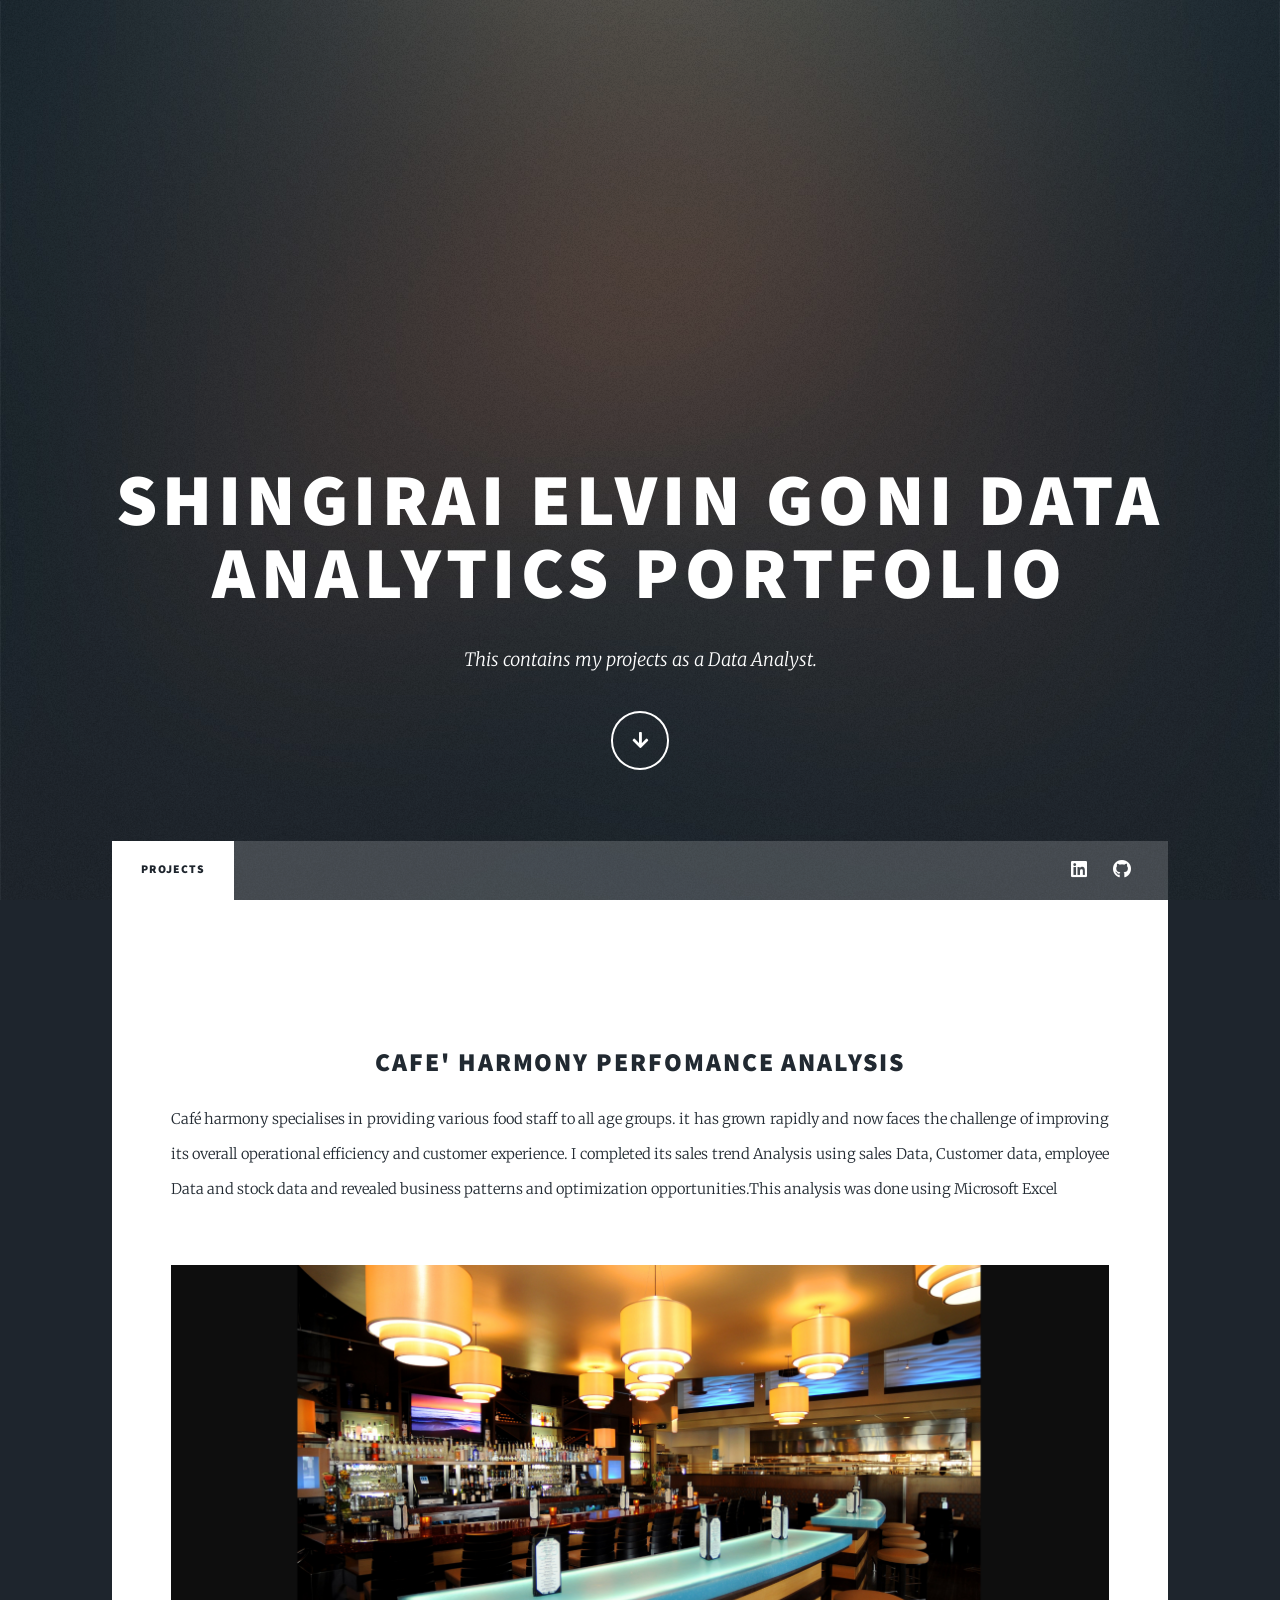
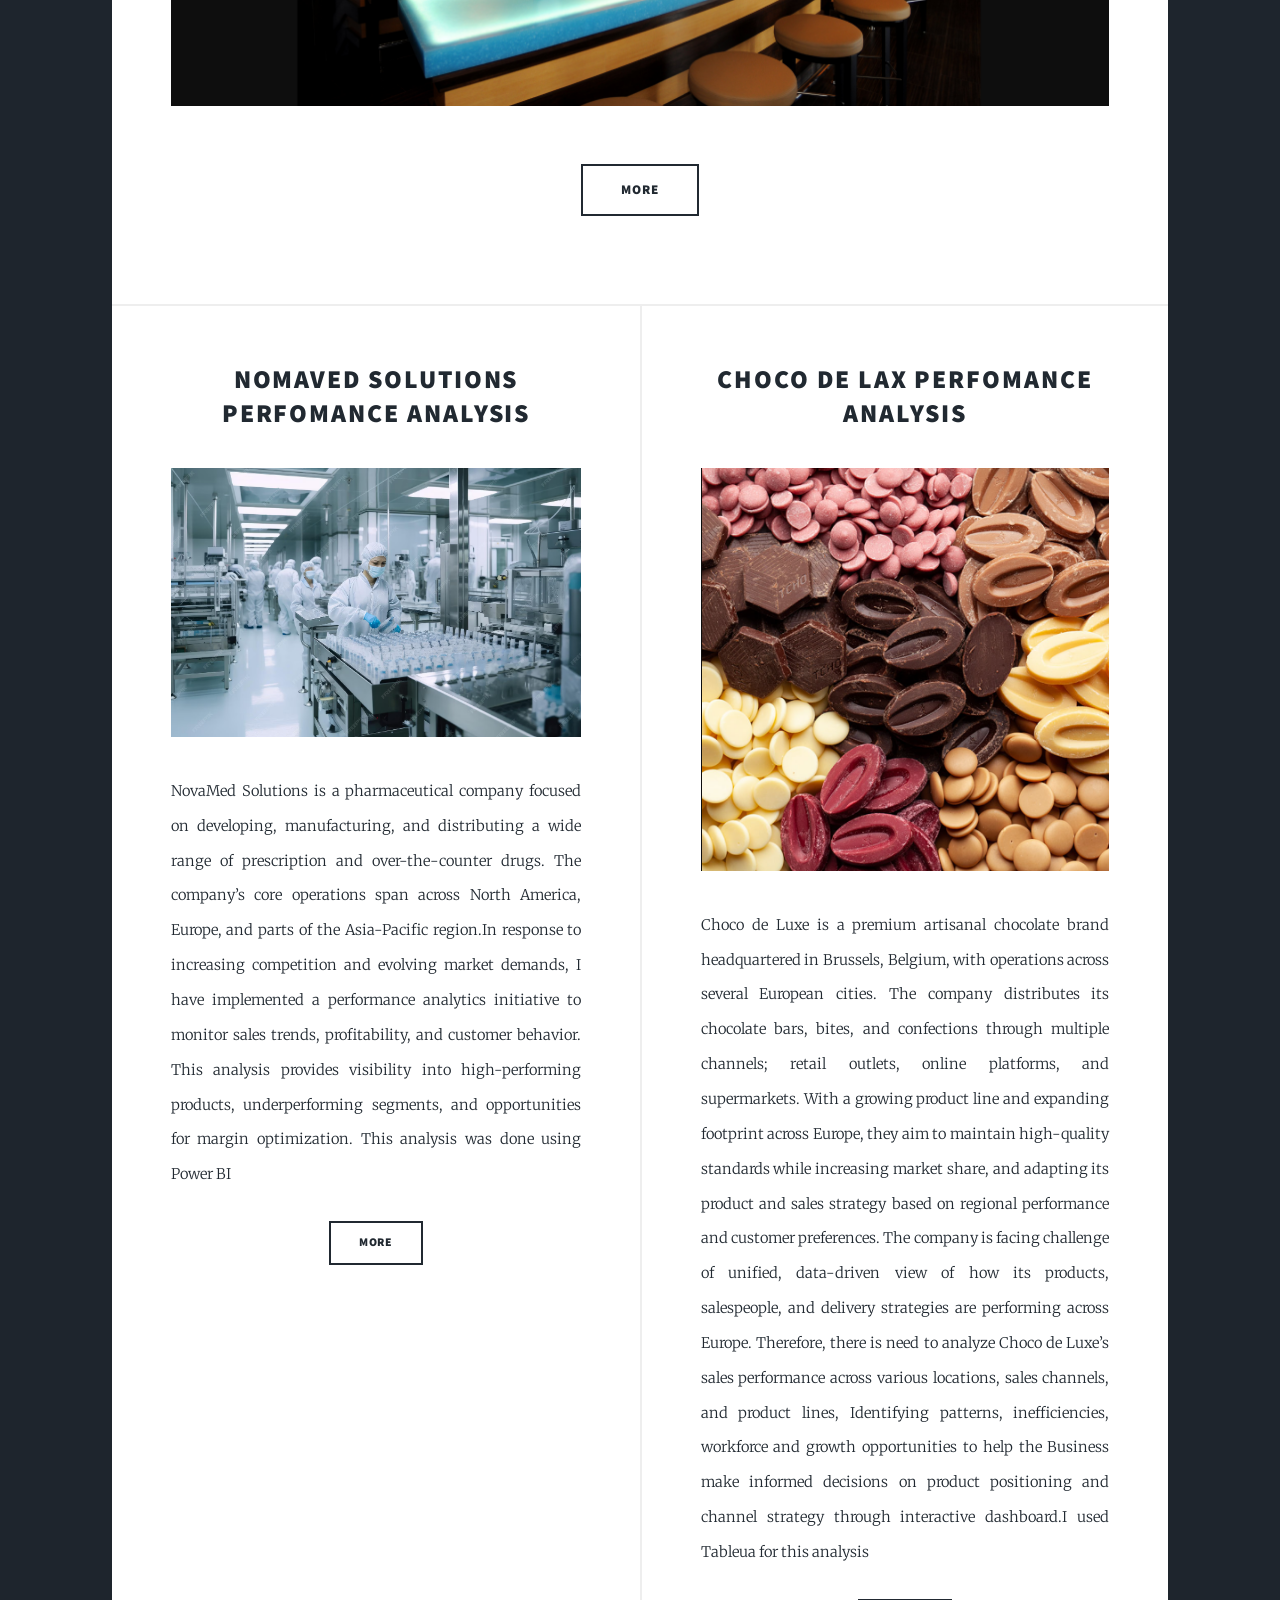
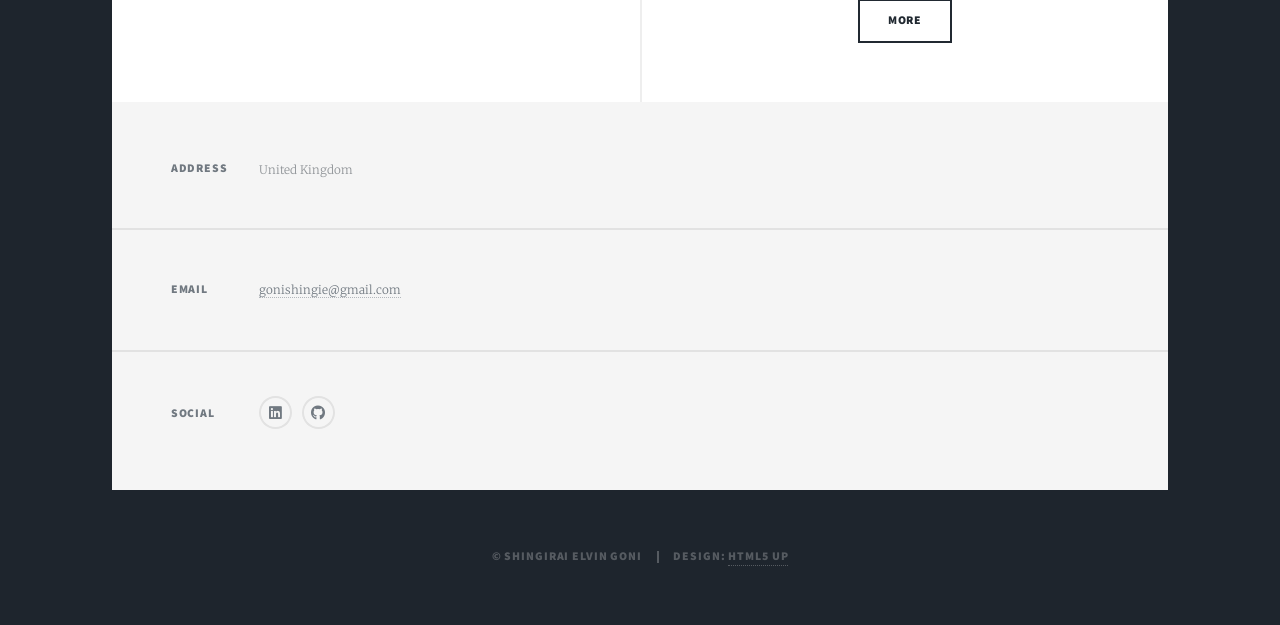
==== commit eaf23dff: "Finish portfolio content and fix broken links Remove leftover template placeholders (title, nav labe" ====
--- a/index.html
+++ b/index.html
@@ -6,7 +6,7 @@
 -->
 <html>
 	<head>
-		<title>Massively by HTML5 UP</title>
+		<title>Shingirai Elvin Goni | Data Analytics Portfolio</title>
 		<meta charset="utf-8" />
 		<meta name="viewport" content="width=device-width, initial-scale=1, user-scalable=no" />
 		<link rel="stylesheet" href="assets/css/main.css" />
@@ -34,11 +34,11 @@
 				<!-- Nav -->
 					<nav id="nav">
 						<ul class="links">
-							<li class="active"><a href="index.html">Project Title</a></li>
+							<li class="active"><a href="index.html">Projects</a></li>
 						</ul>
 						<ul class="icons">
-							<li><a href="https://www.linkedin.com/in/shingirai-elvin-goni-051a75300" class="icon brands fa-LinkedIn"><span class="label">LinkedIn</span></a></li>
-							<li><a href="#" class="icon brands fa-github"><span class="label">GitHub</span></a></li>
+							<li><a href="https://www.linkedin.com/in/shingirai-elvin-goni-051a75300" class="icon brands fa-linkedin"><span class="label">LinkedIn</span></a></li>
+							<li><a href="https://github.com/gonishingie" class="icon brands fa-github"><span class="label">GitHub</span></a></li>
 						</ul>
 					</nav>
 
@@ -94,54 +94,6 @@
 										<li><a href="https://1drv.ms/f/c/2dc7802312759556/IgDTVSw4un72S5N3trWGTuJBAQntDM31f941KGnbMXvidXI?e=AVK81f" class="button">More</a></li>
 									</ul>
 								</article>
-								<article>
-									<header>
-										<span class="date">April 18, 2017</span>
-										<h2><a href="#">Ante mattis<br />
-										interdum dolor</a></h2>
-									</header>
-									<a href="#" class="image fit"><img src="images/pic04.jpg" alt="" /></a>
-									<p>Donec eget ex magna. Interdum et malesuada fames ac ante ipsum primis in faucibus. Pellentesque venenatis dolor imperdiet dolor mattis sagittis magna etiam.</p>
-									<ul class="actions special">
-										<li><a href="#" class="button">Full Story</a></li>
-									</ul>
-								</article>
-								<article>
-									<header>
-										<span class="date">April 14, 2017</span>
-										<h2><a href="#">Tempus sed<br />
-										nulla imperdiet</a></h2>
-									</header>
-									<a href="#" class="image fit"><img src="images/pic05.jpg" alt="" /></a>
-									<p>Donec eget ex magna. Interdum et malesuada fames ac ante ipsum primis in faucibus. Pellentesque venenatis dolor imperdiet dolor mattis sagittis magna etiam.</p>
-									<ul class="actions special">
-										<li><a href="#" class="button">Full Story</a></li>
-									</ul>
-								</article>
-								<article>
-									<header>
-										<span class="date">April 11, 2017</span>
-										<h2><a href="#">Odio magna<br />
-										sed consectetur</a></h2>
-									</header>
-									<a href="#" class="image fit"><img src="images/pic06.jpg" alt="" /></a>
-									<p>Donec eget ex magna. Interdum et malesuada fames ac ante ipsum primis in faucibus. Pellentesque venenatis dolor imperdiet dolor mattis sagittis magna etiam.</p>
-									<ul class="actions special">
-										<li><a href="#" class="button">Full Story</a></li>
-									</ul>
-								</article>
-								<article>
-									<header>
-										<span class="date">April 7, 2017</span>
-										<h2><a href="#">Augue lorem<br />
-										primis vestibulum</a></h2>
-									</header>
-									<a href="#" class="image fit"><img src="images/pic07.jpg" alt="" /></a>
-									<p>Donec eget ex magna. Interdum et malesuada fames ac ante ipsum primis in faucibus. Pellentesque venenatis dolor imperdiet dolor mattis sagittis magna etiam.</p>
-									<ul class="actions special">
-										<li><a href="#" class="button">Full Story</a></li>
-									</ul>
-								</article>
 							</section>
 
 					</div>
@@ -155,13 +107,13 @@
 							</section>
 							<section>
 								<h3>Email</h3>
-								<p><a href="#">gonishingie@gmail.com</a></p>
+								<p><a href="mailto:gonishingie@gmail.com">gonishingie@gmail.com</a></p>
 							</section>
 							<section>
 								<h3>Social</h3>
 								<ul class="icons alt">
-									<li><a href="#" class="icon brands alt fa-LinkedIn"><span class="label">LinkedIn</span></a></li>
-									<li><a href="#" class="icon brands alt fa-github"><span class="label">GitHub</span></a></li>
+									<li><a href="https://www.linkedin.com/in/shingirai-elvin-goni-051a75300" class="icon brands alt fa-linkedin"><span class="label">LinkedIn</span></a></li>
+									<li><a href="https://github.com/gonishingie" class="icon brands alt fa-github"><span class="label">GitHub</span></a></li>
 								</ul>
 							</section>
 						</section>
@@ -169,7 +121,7 @@
 
 				<!-- Copyright -->
 					<div id="copyright">
-						<ul><li>&copy; Untitled</li><li>Design: <a href="https://html5up.net">HTML5 UP</a></li></ul>
+						<ul><li>&copy; Shingirai Elvin Goni</li><li>Design: <a href="https://html5up.net">HTML5 UP</a></li></ul>
 					</div>
 
 			</div>
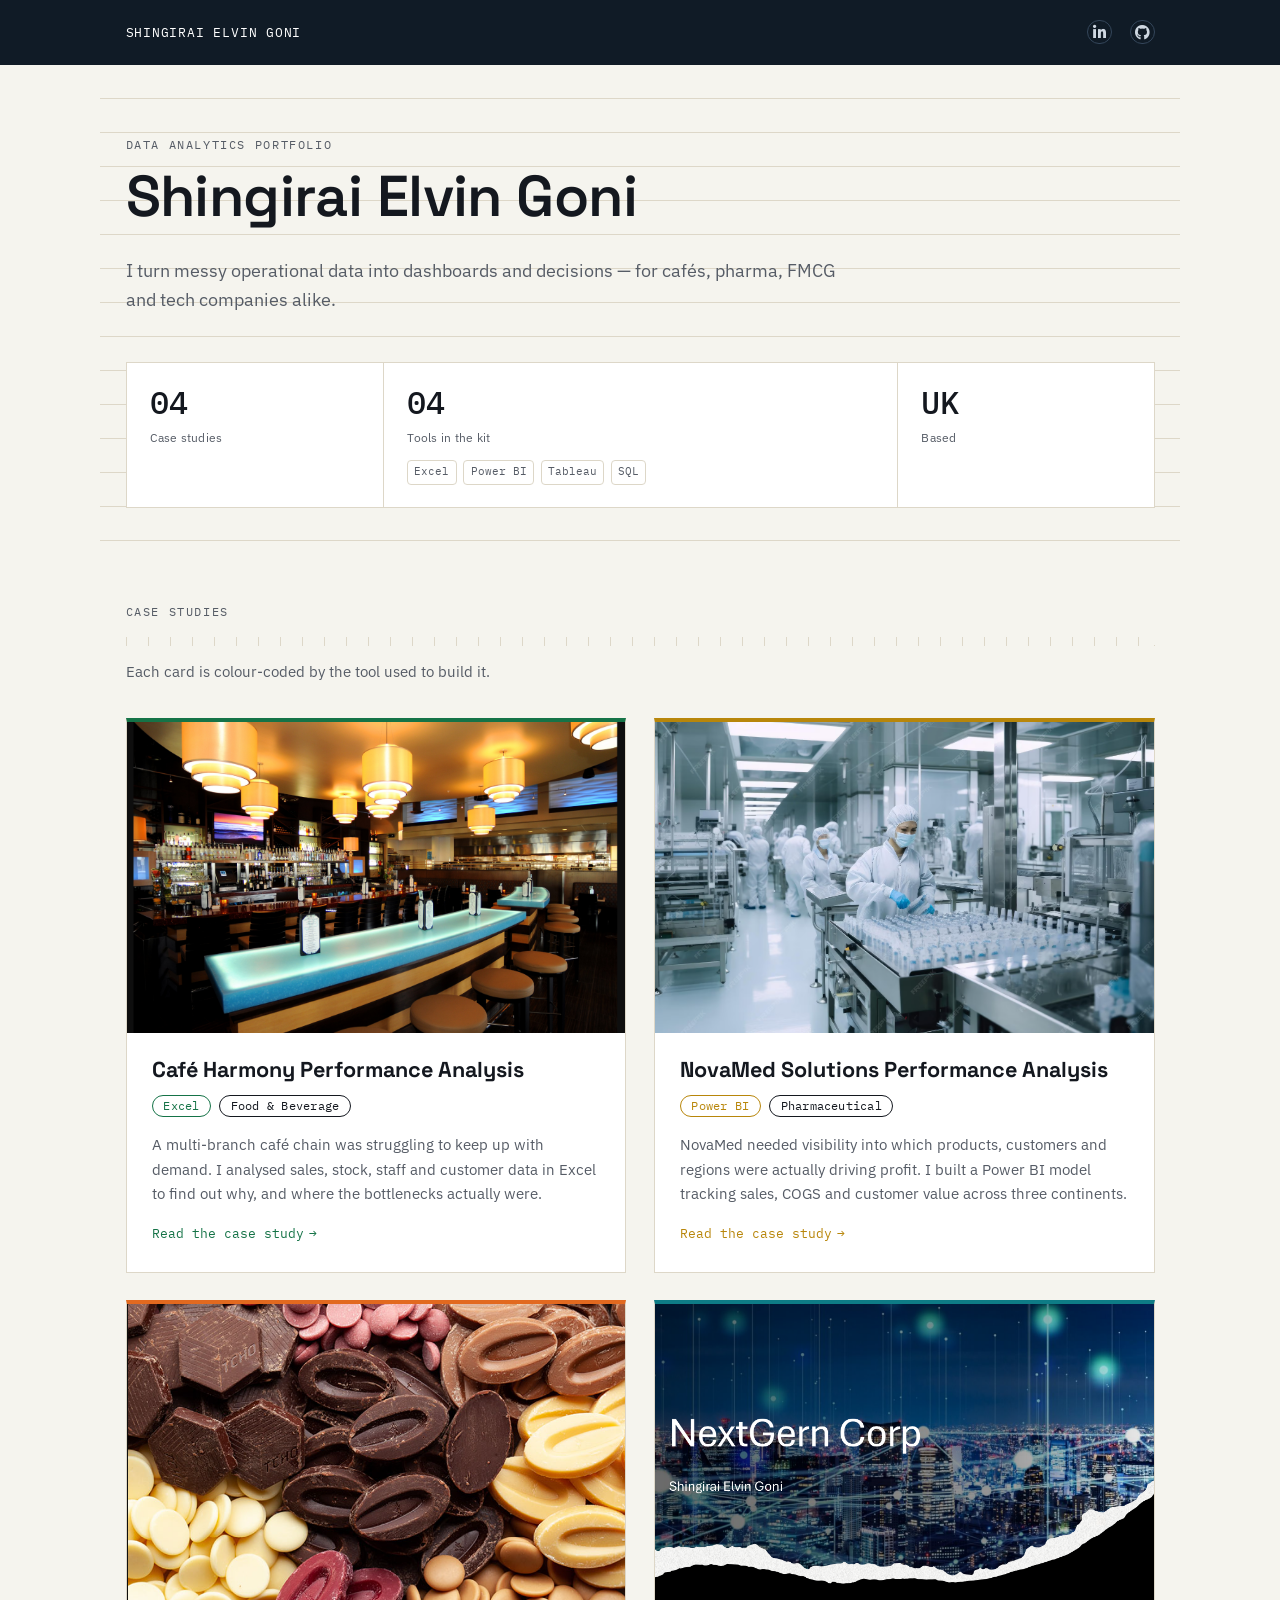
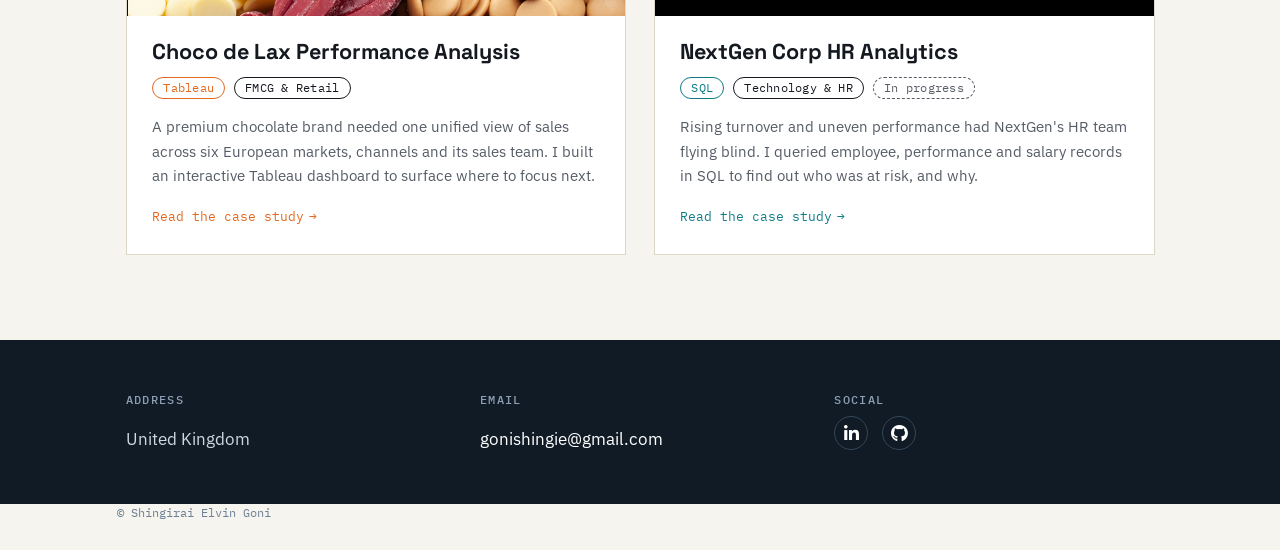
==== commit 504b00ed: "Add project case-study pages and redesign the site Each homepage project now links to a dedicated, s" ====
--- a/index.html
+++ b/index.html
@@ -1,139 +1,147 @@
-<!DOCTYPE HTML>
-<!--
-	Massively by HTML5 UP
-	html5up.net | @ajlkn
-	Free for personal and commercial use under the CCA 3.0 license (html5up.net/license)
--->
-<html>
-	<head>
-		<title>Shingirai Elvin Goni | Data Analytics Portfolio</title>
-		<meta charset="utf-8" />
-		<meta name="viewport" content="width=device-width, initial-scale=1, user-scalable=no" />
-		<link rel="stylesheet" href="assets/css/main.css" />
-		<noscript><link rel="stylesheet" href="assets/css/noscript.css" /></noscript>
-	</head>
-	<body class="is-preload">
-
-		<!-- Wrapper -->
-			<div id="wrapper" class="fade-in">
-
-				<!-- Intro -->
-					<div id="intro">
-						<h1>Shingirai Elvin Goni Data Analytics Portfolio</h1>
-						<p>This contains my projects as a Data Analyst.</p>
-						<ul class="actions">
-							<li><a href="#header" class="button icon solid solo fa-arrow-down scrolly">Continue</a></li>
-						</ul>
-					</div>
-
-				<!-- Header -->
-					<header id="header">
-						<a href="index.html" class="logo">Major projects</a>
-					</header>
-
-				<!-- Nav -->
-					<nav id="nav">
-						<ul class="links">
-							<li class="active"><a href="index.html">Projects</a></li>
-						</ul>
-						<ul class="icons">
-							<li><a href="https://www.linkedin.com/in/shingirai-elvin-goni-051a75300" class="icon brands fa-linkedin"><span class="label">LinkedIn</span></a></li>
-							<li><a href="https://github.com/gonishingie" class="icon brands fa-github"><span class="label">GitHub</span></a></li>
-						</ul>
-					</nav>
-
-				<!-- Main -->
-					<div id="main">
-
-						<!-- Featured Post -->
-							<article class="post featured">
-								<header class="major"></header>
-									<h2><a href="#">Cafe' Harmony Perfomance Analysis</a></h2>
-									<p>Café harmony specialises in providing various food staff to all age groups. it has grown rapidly and now faces the challenge of improving its overall operational efficiency and customer experience. 
-I completed its sales trend Analysis using sales Data, Customer data, employee Data and stock data and revealed business patterns and optimization opportunities.This analysis was done using Microsoft Excel</p>
-								</header>
-								<a href="#" class="image main"><img src="images/restaurant.png" alt="" /></a>
-								<ul class="actions special">
-									<li><a href="https://www.linkedin.com/in/shingirai-elvin-goni-051a75300/recent-activity/all/" class="button large">More</a></li>
-								</ul>
-							</article>
-
-						<!-- Posts -->
-							<section class="posts">
-								<article>
-									<header>
-										<h2><a href="#">Nomaved Solutions Perfomance Analysis</a></h2>
-									</header>
-									<a href="#" class="image fit"><img src="images/pharmaceutical.png" alt="" /></a>
-									<p>NovaMed Solutions is a pharmaceutical company focused on developing, manufacturing, and
-distributing a wide range of prescription and over-the-counter drugs. The company’s core operations
-span across North America, Europe, and parts of the Asia-Pacific region.In response to increasing competition and evolving market demands, I have implemented a
-performance analytics initiative to monitor sales trends, profitability, and customer behavior. This
-analysis provides visibility into high-performing products, underperforming segments, and
-opportunities for margin optimization. This analysis was done using Power BI</p>
-									<ul class="actions special">
-										<li><a href="https://1drv.ms/f/c/2dc7802312759556/IgDTDiachU9JQqWQNVpM8s_3AXQAuMI3lZOwaVtjO0yBgYo?e=uLoF70" class="button">More</a></li>
-									</ul>
-								</article>
-								<article>
-									<header>
-										<h2><a href="#">Choco De Lax Perfomance Analysis</a></h2>
-									</header>
-									<a href="#" class="image fit"><img src="images/Chocolates.png" alt="" /></a>
-									<p>Choco de Luxe is a premium artisanal chocolate brand headquartered in Brussels, Belgium, with operations
-across several European cities. The company distributes its chocolate bars, bites, and confections through
-multiple channels; retail outlets, online platforms, and supermarkets. With a growing product line and
-expanding footprint across Europe, they aim to maintain high-quality standards while increasing market share,
-and adapting its product and sales strategy based on regional performance and customer preferences. The
-company is facing challenge of unified, data-driven view of how its products, salespeople, and delivery
-strategies are performing across Europe. Therefore, there is need to analyze Choco de Luxe’s sales
-performance across various locations, sales channels, and product lines, Identifying patterns, inefficiencies,
-workforce and growth opportunities to help the Business make informed decisions on product positioning and
-channel strategy through interactive dashboard.I used Tableua for this analysis</p>
-									<ul class="actions special">
-										<li><a href="https://1drv.ms/f/c/2dc7802312759556/IgDTVSw4un72S5N3trWGTuJBAQntDM31f941KGnbMXvidXI?e=AVK81f" class="button">More</a></li>
-									</ul>
-								</article>
-							</section>
-
-					</div>
-
-				<!-- Footer -->
-					<footer id="footer">
-						<section class="split contact">
-							<section class="alt">
-								<h3>Address</h3>
-								<p>United Kingdom</p>
-							</section>
-							<section>
-								<h3>Email</h3>
-								<p><a href="mailto:gonishingie@gmail.com">gonishingie@gmail.com</a></p>
-							</section>
-							<section>
-								<h3>Social</h3>
-								<ul class="icons alt">
-									<li><a href="https://www.linkedin.com/in/shingirai-elvin-goni-051a75300" class="icon brands alt fa-linkedin"><span class="label">LinkedIn</span></a></li>
-									<li><a href="https://github.com/gonishingie" class="icon brands alt fa-github"><span class="label">GitHub</span></a></li>
-								</ul>
-							</section>
-						</section>
-					</footer>
-
-				<!-- Copyright -->
-					<div id="copyright">
-						<ul><li>&copy; Shingirai Elvin Goni</li><li>Design: <a href="https://html5up.net">HTML5 UP</a></li></ul>
-					</div>
-
-			</div>
-
-		<!-- Scripts -->
-			<script src="assets/js/jquery.min.js"></script>
-			<script src="assets/js/jquery.scrollex.min.js"></script>
-			<script src="assets/js/jquery.scrolly.min.js"></script>
-			<script src="assets/js/browser.min.js"></script>
-			<script src="assets/js/breakpoints.min.js"></script>
-			<script src="assets/js/util.js"></script>
-			<script src="assets/js/main.js"></script>
-
-	</body>
-</html>+<!DOCTYPE HTML>
+<html lang="en">
+	<head>
+		<title>Shingirai Elvin Goni | Data Analytics Portfolio</title>
+		<meta charset="utf-8" />
+		<meta name="viewport" content="width=device-width, initial-scale=1" />
+		<meta name="description" content="Data analytics case studies by Shingirai Elvin Goni — Excel, Power BI, Tableau and SQL work across food & beverage, pharma, FMCG and HR." />
+		<link rel="preconnect" href="https://fonts.googleapis.com" />
+		<link rel="preconnect" href="https://fonts.gstatic.com" crossorigin />
+		<link href="https://fonts.googleapis.com/css2?family=Space+Grotesk:wght@500;600;700&family=IBM+Plex+Mono:wght@400;500;600&family=IBM+Plex+Sans:wght@400;500;600&display=swap" rel="stylesheet" />
+		<link rel="stylesheet" href="assets/css/fontawesome-all.min.css" />
+		<link rel="stylesheet" href="assets/css/design.css" />
+		<link rel="stylesheet" href="assets/css/site.css" />
+	</head>
+	<body>
+
+		<nav class="site-nav">
+			<div class="inner">
+				<a href="index.html" class="wordmark">Shingirai Elvin Goni</a>
+				<ul class="socials">
+					<li><a href="https://www.linkedin.com/in/shingirai-elvin-goni-051a75300" aria-label="LinkedIn"><i class="fab fa-linkedin-in" aria-hidden="true"></i></a></li>
+					<li><a href="https://github.com/gonishingie" aria-label="GitHub"><i class="fab fa-github" aria-hidden="true"></i></a></li>
+				</ul>
+			</div>
+		</nav>
+
+		<header class="hero">
+			<div class="eyebrow">Data Analytics Portfolio</div>
+			<h1>Shingirai Elvin Goni</h1>
+			<p class="dek">I turn messy operational data into dashboards and decisions — for cafés, pharma, FMCG and tech companies alike.</p>
+
+			<div class="kpi-row">
+				<div class="kpi">
+					<span class="num">04</span>
+					<span class="cap">Case studies</span>
+				</div>
+				<div class="kpi span2">
+					<span class="num">04</span>
+					<span class="cap">Tools in the kit</span>
+					<div class="toolchips">
+						<span>Excel</span>
+						<span>Power BI</span>
+						<span>Tableau</span>
+						<span>SQL</span>
+					</div>
+				</div>
+				<div class="kpi">
+					<span class="num">UK</span>
+					<span class="cap">Based</span>
+				</div>
+			</div>
+		</header>
+
+		<div class="section-head">
+			<div class="eyebrow">Case Studies</div>
+			<div class="axis-rule"></div>
+			<p>Each card is colour-coded by the tool used to build it.</p>
+		</div>
+
+		<main class="project-grid">
+
+			<article class="case-card tool-excel">
+				<a href="projects/cafe-harmony.html" class="thumb">
+					<img src="images/restaurant.png" alt="Café interior" />
+				</a>
+				<div class="body">
+					<h2><a href="projects/cafe-harmony.html">Café Harmony Performance Analysis</a></h2>
+					<div class="tags">
+						<span class="pill tool-tag">Excel</span>
+						<span class="pill">Food &amp; Beverage</span>
+					</div>
+					<p class="teaser">A multi-branch café chain was struggling to keep up with demand. I analysed sales, stock, staff and customer data in Excel to find out why, and where the bottlenecks actually were.</p>
+					<a href="projects/cafe-harmony.html" class="read-link">Read the case study <span class="arrow">&rarr;</span></a>
+				</div>
+			</article>
+
+			<article class="case-card tool-powerbi">
+				<a href="projects/novamed-solutions.html" class="thumb">
+					<img src="images/pharmaceutical.png" alt="Pharmaceutical manufacturing floor" />
+				</a>
+				<div class="body">
+					<h2><a href="projects/novamed-solutions.html">NovaMed Solutions Performance Analysis</a></h2>
+					<div class="tags">
+						<span class="pill tool-tag">Power BI</span>
+						<span class="pill">Pharmaceutical</span>
+					</div>
+					<p class="teaser">NovaMed needed visibility into which products, customers and regions were actually driving profit. I built a Power BI model tracking sales, COGS and customer value across three continents.</p>
+					<a href="projects/novamed-solutions.html" class="read-link">Read the case study <span class="arrow">&rarr;</span></a>
+				</div>
+			</article>
+
+			<article class="case-card tool-tableau">
+				<a href="projects/choco-de-lax.html" class="thumb">
+					<img src="images/Chocolates.png" alt="Assorted chocolates" />
+				</a>
+				<div class="body">
+					<h2><a href="projects/choco-de-lax.html">Choco de Lax Performance Analysis</a></h2>
+					<div class="tags">
+						<span class="pill tool-tag">Tableau</span>
+						<span class="pill">FMCG &amp; Retail</span>
+					</div>
+					<p class="teaser">A premium chocolate brand needed one unified view of sales across six European markets, channels and its sales team. I built an interactive Tableau dashboard to surface where to focus next.</p>
+					<a href="projects/choco-de-lax.html" class="read-link">Read the case study <span class="arrow">&rarr;</span></a>
+				</div>
+			</article>
+
+			<article class="case-card tool-sql">
+				<a href="projects/nextgen-corp.html" class="thumb">
+					<img src="images/projects/nextgen-corp-cover.png" alt="NextGen Corp cover artwork" />
+				</a>
+				<div class="body">
+					<h2><a href="projects/nextgen-corp.html">NextGen Corp HR Analytics</a></h2>
+					<div class="tags">
+						<span class="pill tool-tag">SQL</span>
+						<span class="pill">Technology &amp; HR</span>
+						<span class="pill status-tag">In progress</span>
+					</div>
+					<p class="teaser">Rising turnover and uneven performance had NextGen's HR team flying blind. I queried employee, performance and salary records in SQL to find out who was at risk, and why.</p>
+					<a href="projects/nextgen-corp.html" class="read-link">Read the case study <span class="arrow">&rarr;</span></a>
+				</div>
+			</article>
+
+		</main>
+
+		<footer class="site-footer">
+			<div class="inner">
+				<section>
+					<h3>Address</h3>
+					<p>United Kingdom</p>
+				</section>
+				<section>
+					<h3>Email</h3>
+					<p><a href="mailto:gonishingie@gmail.com">gonishingie@gmail.com</a></p>
+				</section>
+				<section>
+					<h3>Social</h3>
+					<ul class="socials">
+						<li><a href="https://www.linkedin.com/in/shingirai-elvin-goni-051a75300" aria-label="LinkedIn"><i class="fab fa-linkedin-in" aria-hidden="true"></i></a></li>
+						<li><a href="https://github.com/gonishingie" aria-label="GitHub"><i class="fab fa-github" aria-hidden="true"></i></a></li>
+					</ul>
+				</section>
+			</div>
+		</footer>
+		<div class="copyright">&copy; Shingirai Elvin Goni</div>
+
+	</body>
+</html>
--- a/assets/css/design.css
+++ b/assets/css/design.css
@@ -0,0 +1,97 @@
+/* ============================================================
+   Design tokens — shared foundation for the portfolio home page
+   and every project case-study page.
+
+   Concept: a data analyst's own working materials — graph paper,
+   axis rulers, KPI tiles, tool-brand colour coding — used as the
+   actual layout language instead of decorative gradients.
+   ============================================================ */
+
+:root {
+	/* --- surfaces & ink --- */
+	--paper: #f5f4ee;
+	--paper-line: #ddd7c8;
+	--panel: #ffffff;
+	--ink: #14181f;
+	--ink-soft: #565c66;
+	--navy: #101b26;
+	--navy-soft: #1c2b3a;
+
+	/* --- accents --- */
+	--blue: #2d5fe0;
+	--amber: #e2872f;
+
+	/* --- tool identity colours (echo each product's own brand colour) --- */
+	--excel: #157347;
+	--excel-tint: #e3f1e9;
+	--powerbi: #b8860a;
+	--powerbi-tint: #fbf1d4;
+	--tableau: #e2691f;
+	--tableau-tint: #fce8dc;
+	--sql: #0e7c86;
+	--sql-tint: #ddf0f1;
+
+	/* --- type --- */
+	--font-display: "Space Grotesk", "Helvetica Neue", Arial, sans-serif;
+	--font-body: "IBM Plex Sans", "Helvetica Neue", Arial, sans-serif;
+	--font-mono: "IBM Plex Mono", "SFMono-Regular", Menlo, monospace;
+}
+
+* { box-sizing: border-box; }
+
+html { -webkit-text-size-adjust: 100%; }
+
+body {
+	margin: 0;
+	background: var(--paper);
+	color: var(--ink);
+	font-family: var(--font-body);
+	font-size: 17px;
+	line-height: 1.6;
+}
+
+a { color: inherit; }
+
+img { max-width: 100%; display: block; }
+
+:focus-visible {
+	outline: 2px solid var(--blue);
+	outline-offset: 3px;
+}
+
+/* eyebrow label — small caps mono tag used above headings */
+.eyebrow {
+	font-family: var(--font-mono);
+	font-size: 0.72rem;
+	letter-spacing: 0.14em;
+	text-transform: uppercase;
+	color: var(--ink-soft);
+}
+
+/* axis-tick rule — a chart baseline with tick marks, the page's
+   recurring signature motif, standing in for plain hairlines */
+.axis-rule {
+	--tick: var(--paper-line);
+	height: 9px;
+	background-image:
+		linear-gradient(to right, var(--tick) 1px, transparent 1px),
+		linear-gradient(to right, transparent calc(100% - 1px), var(--tick) 0);
+	background-size: 22px 9px, 100% 1px;
+	background-position: 0 0, 0 100%;
+	background-repeat: repeat-x, no-repeat;
+}
+
+/* pill — echoes the slicer/filter buttons seen in the dashboards themselves */
+.pill {
+	display: inline-flex;
+	align-items: center;
+	gap: 0.4em;
+	font-family: var(--font-mono);
+	font-size: 0.76rem;
+	letter-spacing: 0.02em;
+	border: 1px solid currentColor;
+	border-radius: 999px;
+	padding: 0.32em 0.85em;
+	line-height: 1;
+}
+
--- a/assets/css/site.css
+++ b/assets/css/site.css
@@ -0,0 +1,318 @@
+/* ============================================================
+   Homepage layout — built on tokens from design.css
+   ============================================================ */
+
+.site-nav {
+	background: var(--navy);
+	color: #fff;
+}
+
+.site-nav .inner {
+	max-width: 1080px;
+	margin: 0 auto;
+	padding: 1.1em 1.5em;
+	display: flex;
+	align-items: center;
+	justify-content: space-between;
+}
+
+.site-nav .wordmark {
+	font-family: var(--font-mono);
+	font-size: 0.82rem;
+	letter-spacing: 0.06em;
+	text-transform: uppercase;
+	text-decoration: none;
+	color: #fff;
+}
+
+.site-nav .socials {
+	display: flex;
+	gap: 1.1em;
+	list-style: none;
+	margin: 0;
+	padding: 0;
+}
+
+.site-nav .socials a {
+	color: #cfd8e2;
+	text-decoration: none;
+	display: inline-flex;
+	width: 1.6em;
+	height: 1.6em;
+	align-items: center;
+	justify-content: center;
+	border: 1px solid #34465a;
+	border-radius: 50%;
+	font-size: 0.95rem;
+	transition: color 0.15s ease, border-color 0.15s ease;
+}
+
+.site-nav .socials a:hover {
+	color: #fff;
+	border-color: #6c8bb0;
+}
+
+/* ---------------- hero ---------------- */
+
+.hero {
+	max-width: 1080px;
+	margin: 0 auto;
+	padding: 4.2em 1.5em 3em;
+	background-image: linear-gradient(var(--paper-line) 1px, transparent 1px);
+	background-size: 100% 34px;
+	background-position: 0 -1px;
+	background-repeat: repeat-y;
+	background-attachment: local;
+}
+
+.hero .eyebrow { margin-bottom: 0.9em; }
+
+.hero h1 {
+	font-family: var(--font-display);
+	font-weight: 600;
+	font-size: clamp(2.4rem, 5vw, 3.6rem);
+	line-height: 1.08;
+	margin: 0 0 0.5em;
+	letter-spacing: -0.01em;
+}
+
+.hero .dek {
+	font-size: 1.15rem;
+	color: var(--ink-soft);
+	max-width: 40em;
+	margin: 0 0 2.6em;
+}
+
+.kpi-row {
+	display: grid;
+	grid-template-columns: repeat(4, 1fr);
+	gap: 1px;
+	background: var(--paper-line);
+	border: 1px solid var(--paper-line);
+}
+
+.kpi {
+	background: var(--panel);
+	padding: 1.3em 1.4em;
+}
+
+.kpi.span2 { grid-column: span 2; }
+
+.kpi .num {
+	font-family: var(--font-mono);
+	font-size: 2rem;
+	font-weight: 500;
+	color: var(--ink);
+	line-height: 1;
+}
+
+.kpi .cap {
+	display: block;
+	margin-top: 0.5em;
+	font-size: 0.78rem;
+	color: var(--ink-soft);
+	letter-spacing: 0.02em;
+}
+
+.kpi .toolchips {
+	margin-top: 0.7em;
+	display: flex;
+	flex-wrap: wrap;
+	gap: 0.4em;
+}
+
+.kpi .toolchips span {
+	font-family: var(--font-mono);
+	font-size: 0.7rem;
+	padding: 0.22em 0.55em;
+	border-radius: 4px;
+	border: 1px solid var(--paper-line);
+	color: var(--ink-soft);
+}
+
+@media (max-width: 640px) {
+	.kpi-row { grid-template-columns: 1fr 1fr; }
+	.kpi.span2 { grid-column: span 2; }
+}
+
+/* ---------------- case studies ---------------- */
+
+.section-head {
+	max-width: 1080px;
+	margin: 0 auto;
+	padding: 2.6em 1.5em 0;
+}
+
+.section-head .axis-rule { margin-top: 0.9em; }
+
+.section-head p {
+	margin: 0.9em 0 0;
+	color: var(--ink-soft);
+	font-size: 0.95rem;
+}
+
+.project-grid {
+	max-width: 1080px;
+	margin: 0 auto;
+	padding: 2em 1.5em 5em;
+	display: grid;
+	grid-template-columns: 1fr 1fr;
+	gap: 1.6em;
+}
+
+@media (max-width: 760px) {
+	.project-grid { grid-template-columns: 1fr; }
+}
+
+.case-card {
+	background: var(--panel);
+	border: 1px solid var(--paper-line);
+	border-top: 4px solid var(--tool-color, var(--blue));
+	display: flex;
+	flex-direction: column;
+}
+
+.case-card .thumb {
+	display: block;
+	aspect-ratio: 16 / 10;
+	overflow: hidden;
+}
+
+.case-card .thumb img {
+	width: 100%;
+	height: 100%;
+	object-fit: cover;
+}
+
+.case-card .body {
+	padding: 1.4em 1.5em 1.6em;
+	display: flex;
+	flex-direction: column;
+	flex: 1;
+}
+
+.case-card h2 {
+	font-family: var(--font-display);
+	font-size: 1.35rem;
+	margin: 0 0 0.55em;
+	line-height: 1.2;
+}
+
+.case-card h2 a {
+	color: var(--ink);
+	text-decoration: none;
+}
+
+.case-card .tags {
+	display: flex;
+	flex-wrap: wrap;
+	gap: 0.5em;
+	margin-bottom: 0.9em;
+}
+
+.case-card .tags .tool-tag {
+	color: var(--tool-color, var(--ink-soft));
+}
+
+.case-card .tags .status-tag {
+	color: var(--ink-soft);
+	border-style: dashed;
+}
+
+.case-card p.teaser {
+	color: var(--ink-soft);
+	font-size: 0.95rem;
+	margin: 0 0 1.2em;
+	flex: 1;
+}
+
+.case-card .read-link {
+	font-family: var(--font-mono);
+	font-size: 0.82rem;
+	text-decoration: none;
+	color: var(--tool-color, var(--blue));
+	display: inline-flex;
+	align-items: center;
+	gap: 0.4em;
+	width: fit-content;
+}
+
+.case-card .read-link .arrow {
+	transition: transform 0.15s ease;
+}
+
+.case-card .read-link:hover .arrow {
+	transform: translateX(4px);
+}
+
+/* tool colour assignment per card */
+.case-card.tool-excel   { --tool-color: var(--excel); }
+.case-card.tool-powerbi { --tool-color: var(--powerbi); }
+.case-card.tool-tableau { --tool-color: var(--tableau); }
+.case-card.tool-sql     { --tool-color: var(--sql); }
+
+/* ---------------- footer ---------------- */
+
+.site-footer {
+	background: var(--navy);
+	color: #cfd8e2;
+}
+
+.site-footer .inner {
+	max-width: 1080px;
+	margin: 0 auto;
+	padding: 3em 1.5em 2em;
+	display: grid;
+	grid-template-columns: repeat(3, 1fr);
+	gap: 2em;
+}
+
+@media (max-width: 640px) {
+	.site-footer .inner { grid-template-columns: 1fr; }
+}
+
+.site-footer h3 {
+	font-family: var(--font-mono);
+	font-size: 0.72rem;
+	letter-spacing: 0.12em;
+	text-transform: uppercase;
+	color: #8ea0b5;
+	margin: 0 0 0.6em;
+	font-weight: 500;
+}
+
+.site-footer a {
+	color: #fff;
+	text-decoration: none;
+}
+
+.site-footer a:hover { text-decoration: underline; }
+
+.site-footer .socials {
+	display: flex;
+	gap: 0.8em;
+	list-style: none;
+	margin: 0;
+	padding: 0;
+}
+
+.site-footer .socials a {
+	display: inline-flex;
+	width: 2em;
+	height: 2em;
+	align-items: center;
+	justify-content: center;
+	border: 1px solid #34465a;
+	border-radius: 50%;
+}
+
+.copyright {
+	max-width: 1080px;
+	margin: 0 auto;
+	padding: 0 1.5em 2.4em;
+	font-family: var(--font-mono);
+	font-size: 0.72rem;
+	color: #6c7f95;
+}
+
+.copyright a { color: #6c7f95; }
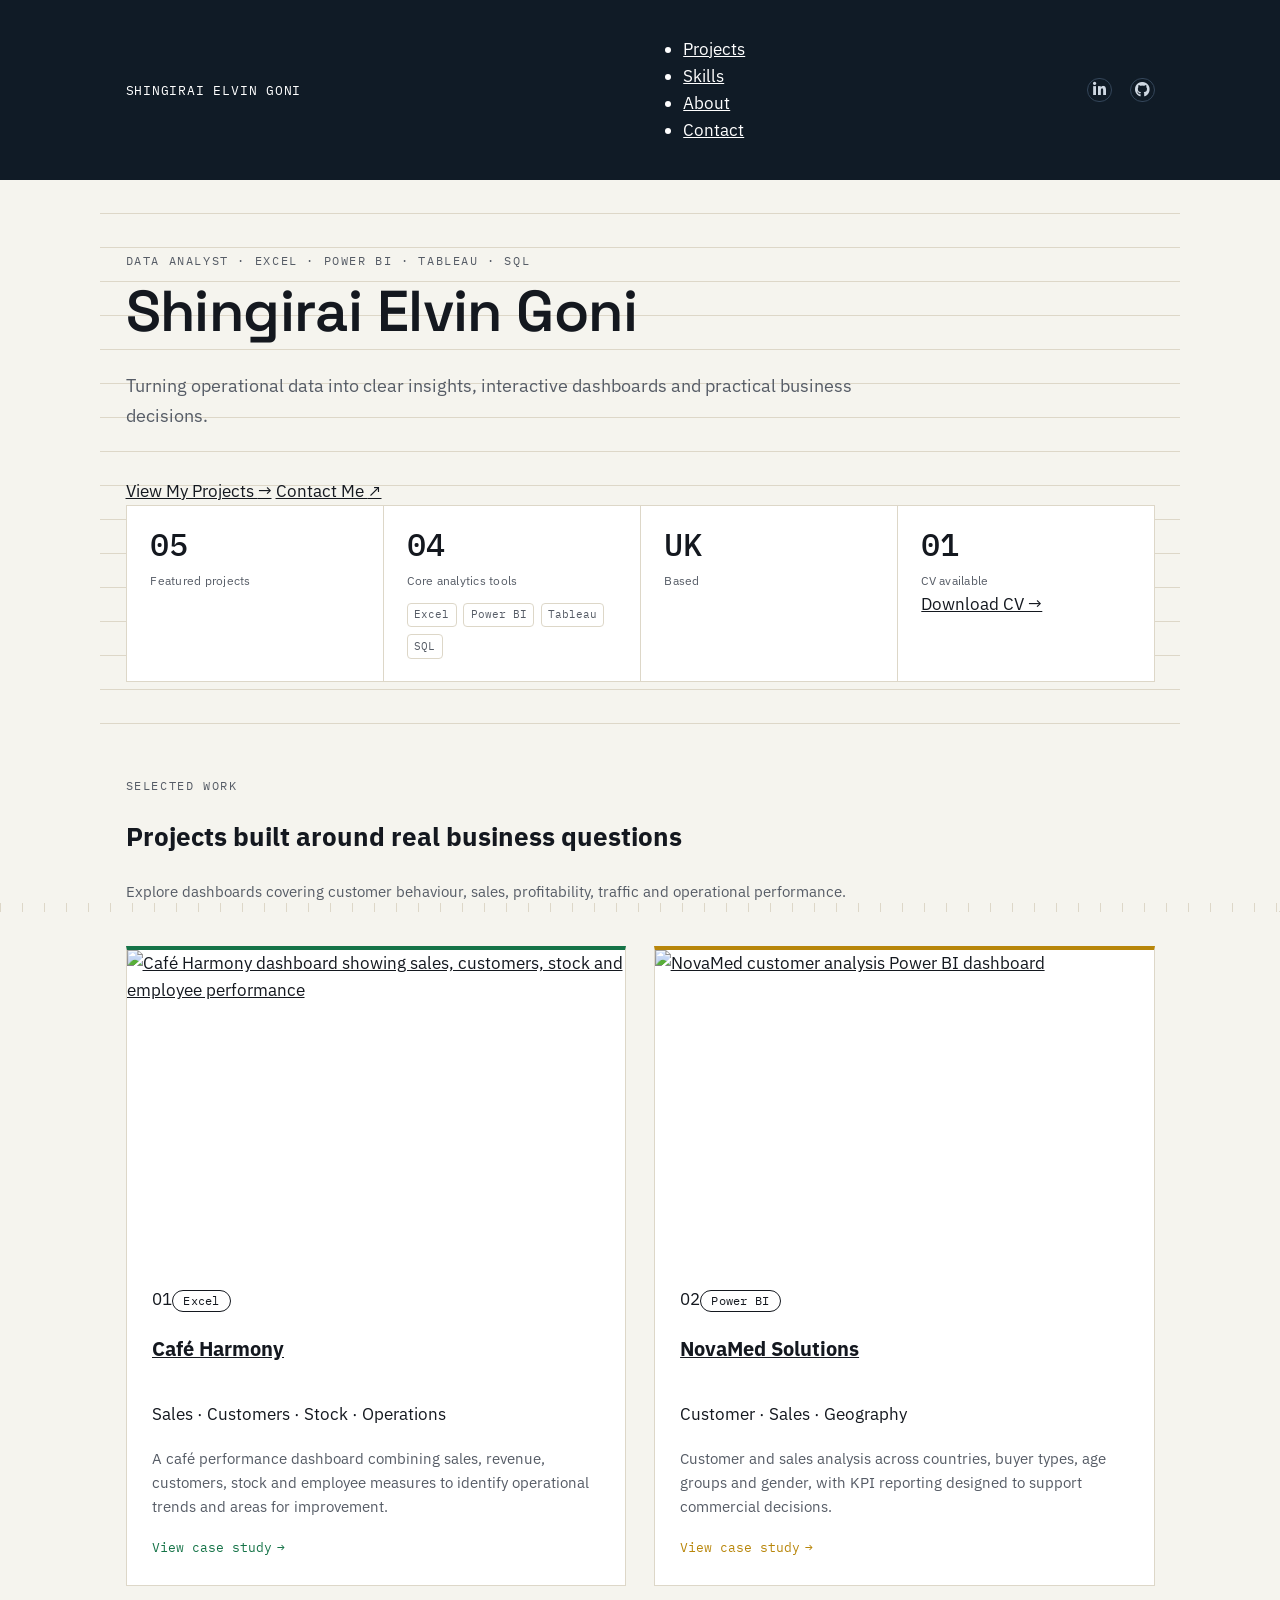
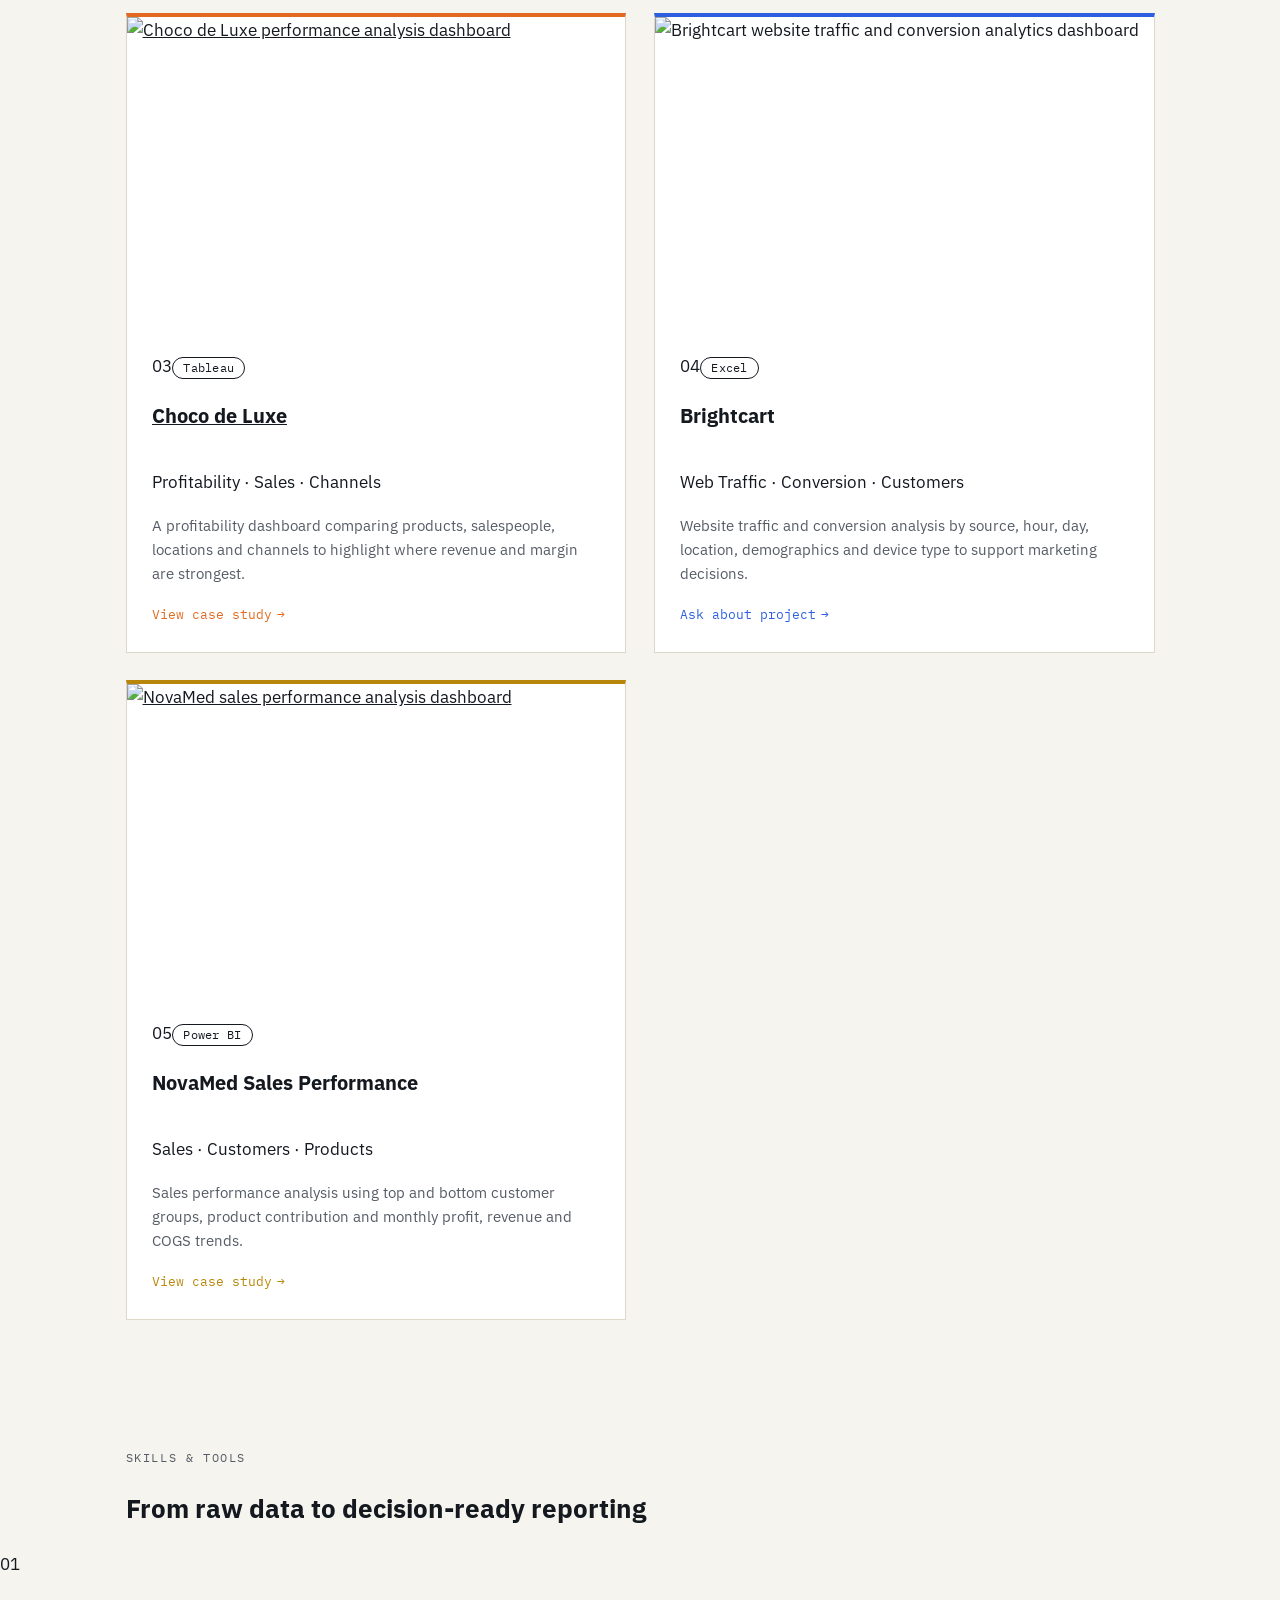
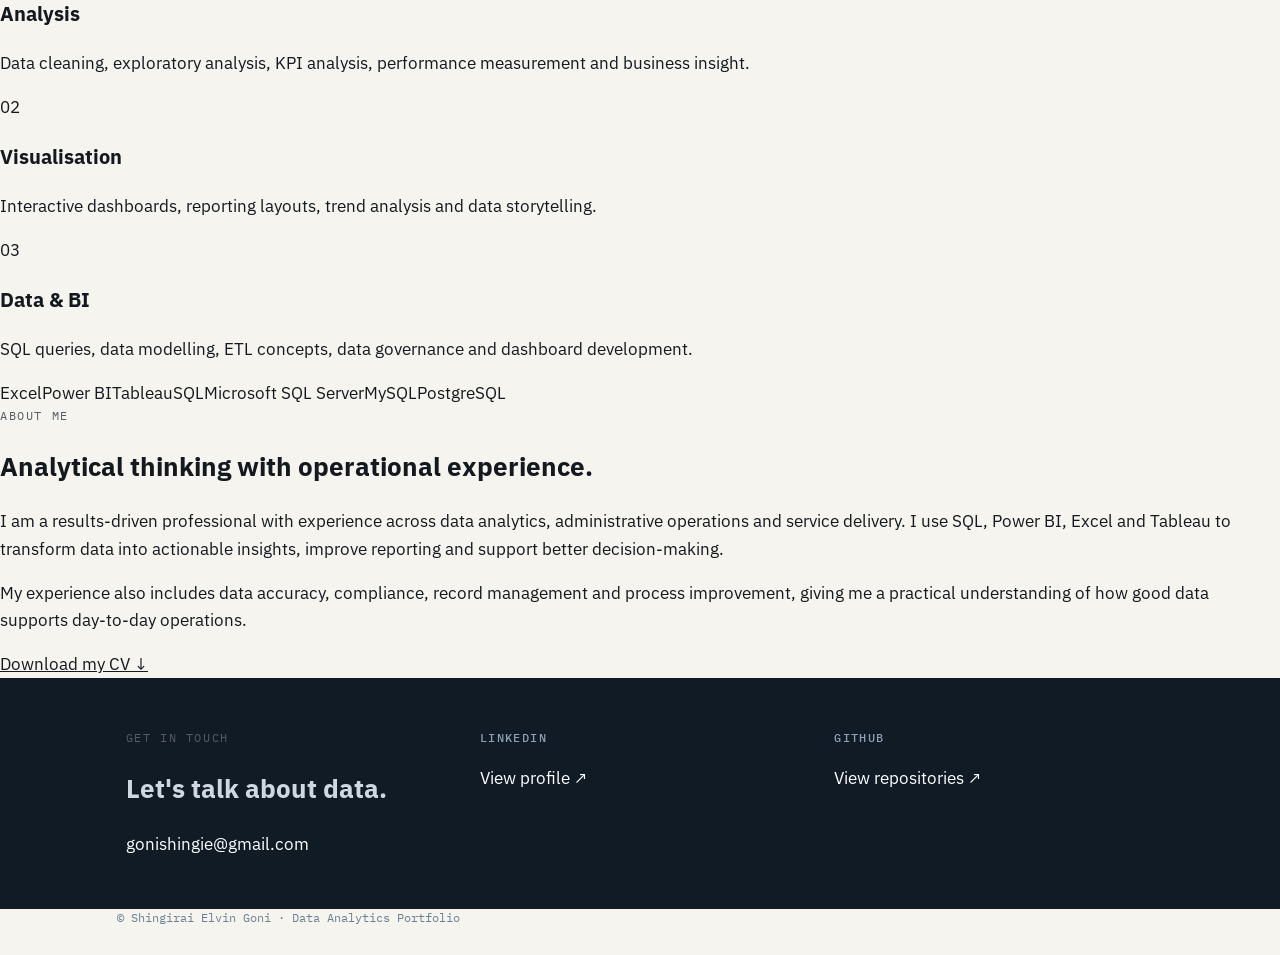
==== commit 5b4c998c: "Add files via upload" ====
--- a/index.html
+++ b/index.html
@@ -1,147 +1,127 @@
 <!DOCTYPE HTML>
 <html lang="en">
-	<head>
-		<title>Shingirai Elvin Goni | Data Analytics Portfolio</title>
-		<meta charset="utf-8" />
-		<meta name="viewport" content="width=device-width, initial-scale=1" />
-		<meta name="description" content="Data analytics case studies by Shingirai Elvin Goni — Excel, Power BI, Tableau and SQL work across food & beverage, pharma, FMCG and HR." />
-		<link rel="preconnect" href="https://fonts.googleapis.com" />
-		<link rel="preconnect" href="https://fonts.gstatic.com" crossorigin />
-		<link href="https://fonts.googleapis.com/css2?family=Space+Grotesk:wght@500;600;700&family=IBM+Plex+Mono:wght@400;500;600&family=IBM+Plex+Sans:wght@400;500;600&display=swap" rel="stylesheet" />
-		<link rel="stylesheet" href="assets/css/fontawesome-all.min.css" />
-		<link rel="stylesheet" href="assets/css/design.css" />
-		<link rel="stylesheet" href="assets/css/site.css" />
-	</head>
-	<body>
+<head>
+	<title>Shingirai Elvin Goni | Data Analyst Portfolio</title>
+	<meta charset="utf-8" />
+	<meta name="viewport" content="width=device-width, initial-scale=1" />
+	<meta name="description" content="Data analytics portfolio of Shingirai Elvin Goni, featuring Excel, Power BI, Tableau and SQL dashboards and case studies." />
+	<link rel="preconnect" href="https://fonts.googleapis.com" />
+	<link rel="preconnect" href="https://fonts.gstatic.com" crossorigin />
+	<link href="https://fonts.googleapis.com/css2?family=Space+Grotesk:wght@500;600;700&family=IBM+Plex+Mono:wght@400;500;600&family=IBM+Plex+Sans:wght@400;500;600&display=swap" rel="stylesheet" />
+	<link rel="stylesheet" href="assets/css/fontawesome-all.min.css" />
+	<link rel="stylesheet" href="assets/css/design.css" />
+	<link rel="stylesheet" href="assets/css/site.css" />
+</head>
+<body>
+	<nav class="site-nav">
+		<div class="inner">
+			<a href="#top" class="wordmark">Shingirai Elvin Goni</a>
+			<ul class="nav-links">
+				<li><a href="#projects">Projects</a></li>
+				<li><a href="#skills">Skills</a></li>
+				<li><a href="#about">About</a></li>
+				<li><a href="#contact">Contact</a></li>
+			</ul>
+			<ul class="socials">
+				<li><a href="https://www.linkedin.com/in/shingirai-elvin-goni-051a75300" target="_blank" rel="noopener" aria-label="LinkedIn"><i class="fab fa-linkedin-in" aria-hidden="true"></i></a></li>
+				<li><a href="https://github.com/gonishingie" target="_blank" rel="noopener" aria-label="GitHub"><i class="fab fa-github" aria-hidden="true"></i></a></li>
+			</ul>
+		</div>
+	</nav>
 
-		<nav class="site-nav">
-			<div class="inner">
-				<a href="index.html" class="wordmark">Shingirai Elvin Goni</a>
-				<ul class="socials">
-					<li><a href="https://www.linkedin.com/in/shingirai-elvin-goni-051a75300" aria-label="LinkedIn"><i class="fab fa-linkedin-in" aria-hidden="true"></i></a></li>
-					<li><a href="https://github.com/gonishingie" aria-label="GitHub"><i class="fab fa-github" aria-hidden="true"></i></a></li>
-				</ul>
+	<header class="hero" id="top">
+		<div class="hero-copy">
+			<div class="eyebrow">Data Analyst · Excel · Power BI · Tableau · SQL</div>
+			<h1>Shingirai Elvin Goni</h1>
+			<p class="dek">Turning operational data into clear insights, interactive dashboards and practical business decisions.</p>
+			<div class="hero-actions">
+				<a class="button primary" href="#projects">View My Projects <span>→</span></a>
+				<a class="button secondary" href="mailto:gonishingie@gmail.com">Contact Me <span>↗</span></a>
 			</div>
-		</nav>
+		</div>
+		<div class="kpi-row">
+			<div class="kpi"><span class="num">05</span><span class="cap">Featured projects</span></div>
+			<div class="kpi"><span class="num">04</span><span class="cap">Core analytics tools</span><div class="toolchips"><span>Excel</span><span>Power BI</span><span>Tableau</span><span>SQL</span></div></div>
+			<div class="kpi"><span class="num">UK</span><span class="cap">Based</span></div>
+			<div class="kpi"><span class="num">01</span><span class="cap">CV available</span><a class="mini-link" href="Shingirai-Elvin-Goni-CV.pdf" download>Download CV →</a></div>
+		</div>
+	</header>
 
-		<header class="hero">
-			<div class="eyebrow">Data Analytics Portfolio</div>
-			<h1>Shingirai Elvin Goni</h1>
-			<p class="dek">I turn messy operational data into dashboards and decisions — for cafés, pharma, FMCG and tech companies alike.</p>
-
-			<div class="kpi-row">
-				<div class="kpi">
-					<span class="num">04</span>
-					<span class="cap">Case studies</span>
-				</div>
-				<div class="kpi span2">
-					<span class="num">04</span>
-					<span class="cap">Tools in the kit</span>
-					<div class="toolchips">
-						<span>Excel</span>
-						<span>Power BI</span>
-						<span>Tableau</span>
-						<span>SQL</span>
-					</div>
-				</div>
-				<div class="kpi">
-					<span class="num">UK</span>
-					<span class="cap">Based</span>
-				</div>
+	<section class="section-wrap" id="projects">
+		<div class="section-head">
+			<div>
+				<div class="eyebrow">Selected work</div>
+				<h2>Projects built around real business questions</h2>
 			</div>
-		</header>
-
-		<div class="section-head">
-			<div class="eyebrow">Case Studies</div>
-			<div class="axis-rule"></div>
-			<p>Each card is colour-coded by the tool used to build it.</p>
+			<p>Explore dashboards covering customer behaviour, sales, profitability, traffic and operational performance.</p>
 		</div>
+		<div class="axis-rule"></div>
 
 		<main class="project-grid">
+			<article class="case-card tool-excel featured">
+				<a href="projects/cafe-harmony.html" class="thumb"><img src="images/projects/cafe-harmony-main.png" alt="Café Harmony dashboard showing sales, customers, stock and employee performance" /></a>
+				<div class="body"><div class="card-top"><span class="project-number">01</span><span class="pill tool-tag">Excel</span></div>
+				<h3><a href="projects/cafe-harmony.html">Café Harmony</a></h3><p class="project-type">Sales · Customers · Stock · Operations</p>
+				<p class="teaser">A café performance dashboard combining sales, revenue, customers, stock and employee measures to identify operational trends and areas for improvement.</p>
+				<a href="projects/cafe-harmony.html" class="read-link">View case study <span class="arrow">→</span></a></div>
+			</article>
 
-			<article class="case-card tool-excel">
-				<a href="projects/cafe-harmony.html" class="thumb">
-					<img src="images/restaurant.png" alt="Café interior" />
-				</a>
-				<div class="body">
-					<h2><a href="projects/cafe-harmony.html">Café Harmony Performance Analysis</a></h2>
-					<div class="tags">
-						<span class="pill tool-tag">Excel</span>
-						<span class="pill">Food &amp; Beverage</span>
-					</div>
-					<p class="teaser">A multi-branch café chain was struggling to keep up with demand. I analysed sales, stock, staff and customer data in Excel to find out why, and where the bottlenecks actually were.</p>
-					<a href="projects/cafe-harmony.html" class="read-link">Read the case study <span class="arrow">&rarr;</span></a>
-				</div>
+			<article class="case-card tool-powerbi featured">
+				<a href="projects/novamed-solutions.html" class="thumb"><img src="images/projects/novamed-customer-main.png" alt="NovaMed customer analysis Power BI dashboard" /></a>
+				<div class="body"><div class="card-top"><span class="project-number">02</span><span class="pill tool-tag">Power BI</span></div>
+				<h3><a href="projects/novamed-solutions.html">NovaMed Solutions</a></h3><p class="project-type">Customer · Sales · Geography</p>
+				<p class="teaser">Customer and sales analysis across countries, buyer types, age groups and gender, with KPI reporting designed to support commercial decisions.</p>
+				<a href="projects/novamed-solutions.html" class="read-link">View case study <span class="arrow">→</span></a></div>
+			</article>
+
+			<article class="case-card tool-tableau">
+				<a href="projects/choco-de-lax.html" class="thumb"><img src="images/projects/choco-de-luxe-main.png" alt="Choco de Luxe performance analysis dashboard" /></a>
+				<div class="body"><div class="card-top"><span class="project-number">03</span><span class="pill tool-tag">Tableau</span></div>
+				<h3><a href="projects/choco-de-lax.html">Choco de Luxe</a></h3><p class="project-type">Profitability · Sales · Channels</p>
+				<p class="teaser">A profitability dashboard comparing products, salespeople, locations and channels to highlight where revenue and margin are strongest.</p>
+				<a href="projects/choco-de-lax.html" class="read-link">View case study <span class="arrow">→</span></a></div>
+			</article>
+
+			<article class="case-card tool-blue">
+				<div class="thumb"><img src="images/projects/brightcart-dashboard.png" alt="Brightcart website traffic and conversion analytics dashboard" /></div>
+				<div class="body"><div class="card-top"><span class="project-number">04</span><span class="pill tool-tag">Excel</span></div>
+				<h3>Brightcart</h3><p class="project-type">Web Traffic · Conversion · Customers</p>
+				<p class="teaser">Website traffic and conversion analysis by source, hour, day, location, demographics and device type to support marketing decisions.</p>
+				<a href="mailto:gonishingie@gmail.com?subject=Brightcart%20project" class="read-link">Ask about project <span class="arrow">→</span></a></div>
 			</article>
 
 			<article class="case-card tool-powerbi">
-				<a href="projects/novamed-solutions.html" class="thumb">
-					<img src="images/pharmaceutical.png" alt="Pharmaceutical manufacturing floor" />
-				</a>
-				<div class="body">
-					<h2><a href="projects/novamed-solutions.html">NovaMed Solutions Performance Analysis</a></h2>
-					<div class="tags">
-						<span class="pill tool-tag">Power BI</span>
-						<span class="pill">Pharmaceutical</span>
-					</div>
-					<p class="teaser">NovaMed needed visibility into which products, customers and regions were actually driving profit. I built a Power BI model tracking sales, COGS and customer value across three continents.</p>
-					<a href="projects/novamed-solutions.html" class="read-link">Read the case study <span class="arrow">&rarr;</span></a>
-				</div>
+				<a href="projects/novamed-solutions.html" class="thumb"><img src="images/projects/novamed-sales-main.png" alt="NovaMed sales performance analysis dashboard" /></a>
+				<div class="body"><div class="card-top"><span class="project-number">05</span><span class="pill tool-tag">Power BI</span></div>
+				<h3>NovaMed Sales Performance</h3><p class="project-type">Sales · Customers · Products</p>
+				<p class="teaser">Sales performance analysis using top and bottom customer groups, product contribution and monthly profit, revenue and COGS trends.</p>
+				<a href="projects/novamed-solutions.html" class="read-link">View case study <span class="arrow">→</span></a></div>
 			</article>
+		</main>
+	</section>
 
-			<article class="case-card tool-tableau">
-				<a href="projects/choco-de-lax.html" class="thumb">
-					<img src="images/Chocolates.png" alt="Assorted chocolates" />
-				</a>
-				<div class="body">
-					<h2><a href="projects/choco-de-lax.html">Choco de Lax Performance Analysis</a></h2>
-					<div class="tags">
-						<span class="pill tool-tag">Tableau</span>
-						<span class="pill">FMCG &amp; Retail</span>
-					</div>
-					<p class="teaser">A premium chocolate brand needed one unified view of sales across six European markets, channels and its sales team. I built an interactive Tableau dashboard to surface where to focus next.</p>
-					<a href="projects/choco-de-lax.html" class="read-link">Read the case study <span class="arrow">&rarr;</span></a>
-				</div>
-			</article>
+	<section class="skills-section" id="skills">
+		<div class="section-head compact"><div><div class="eyebrow">Skills & tools</div><h2>From raw data to decision-ready reporting</h2></div></div>
+		<div class="skills-grid">
+			<div class="skill-panel"><span class="skill-icon">01</span><h3>Analysis</h3><p>Data cleaning, exploratory analysis, KPI analysis, performance measurement and business insight.</p></div>
+			<div class="skill-panel"><span class="skill-icon">02</span><h3>Visualisation</h3><p>Interactive dashboards, reporting layouts, trend analysis and data storytelling.</p></div>
+			<div class="skill-panel"><span class="skill-icon">03</span><h3>Data & BI</h3><p>SQL queries, data modelling, ETL concepts, data governance and dashboard development.</p></div>
+		</div>
+		<div class="tool-strip"><span>Excel</span><span>Power BI</span><span>Tableau</span><span>SQL</span><span>Microsoft SQL Server</span><span>MySQL</span><span>PostgreSQL</span></div>
+	</section>
 
-			<article class="case-card tool-sql">
-				<a href="projects/nextgen-corp.html" class="thumb">
-					<img src="images/projects/nextgen-corp-cover.png" alt="NextGen Corp cover artwork" />
-				</a>
-				<div class="body">
-					<h2><a href="projects/nextgen-corp.html">NextGen Corp HR Analytics</a></h2>
-					<div class="tags">
-						<span class="pill tool-tag">SQL</span>
-						<span class="pill">Technology &amp; HR</span>
-						<span class="pill status-tag">In progress</span>
-					</div>
-					<p class="teaser">Rising turnover and uneven performance had NextGen's HR team flying blind. I queried employee, performance and salary records in SQL to find out who was at risk, and why.</p>
-					<a href="projects/nextgen-corp.html" class="read-link">Read the case study <span class="arrow">&rarr;</span></a>
-				</div>
-			</article>
+	<section class="about-section" id="about">
+		<div class="about-copy"><div class="eyebrow">About me</div><h2>Analytical thinking with operational experience.</h2></div>
+		<div class="about-text"><p>I am a results-driven professional with experience across data analytics, administrative operations and service delivery. I use SQL, Power BI, Excel and Tableau to transform data into actionable insights, improve reporting and support better decision-making.</p><p>My experience also includes data accuracy, compliance, record management and process improvement, giving me a practical understanding of how good data supports day-to-day operations.</p><a class="button primary" href="Shingirai-Elvin-Goni-CV.pdf" download>Download my CV <span>↓</span></a></div>
+	</section>
 
-		</main>
-
-		<footer class="site-footer">
-			<div class="inner">
-				<section>
-					<h3>Address</h3>
-					<p>United Kingdom</p>
-				</section>
-				<section>
-					<h3>Email</h3>
-					<p><a href="mailto:gonishingie@gmail.com">gonishingie@gmail.com</a></p>
-				</section>
-				<section>
-					<h3>Social</h3>
-					<ul class="socials">
-						<li><a href="https://www.linkedin.com/in/shingirai-elvin-goni-051a75300" aria-label="LinkedIn"><i class="fab fa-linkedin-in" aria-hidden="true"></i></a></li>
-						<li><a href="https://github.com/gonishingie" aria-label="GitHub"><i class="fab fa-github" aria-hidden="true"></i></a></li>
-					</ul>
-				</section>
-			</div>
-		</footer>
-		<div class="copyright">&copy; Shingirai Elvin Goni</div>
-
-	</body>
+	<footer class="site-footer" id="contact">
+		<div class="inner">
+			<section><div class="eyebrow">Get in touch</div><h2>Let's talk about data.</h2><p><a class="email-link" href="mailto:gonishingie@gmail.com">gonishingie@gmail.com</a></p></section>
+			<section><h3>LinkedIn</h3><p><a href="https://www.linkedin.com/in/shingirai-elvin-goni-051a75300" target="_blank" rel="noopener">View profile ↗</a></p></section>
+			<section><h3>GitHub</h3><p><a href="https://github.com/gonishingie" target="_blank" rel="noopener">View repositories ↗</a></p></section>
+		</div>
+	</footer>
+	<div class="copyright">© Shingirai Elvin Goni · Data Analytics Portfolio</div>
+</body>
 </html>
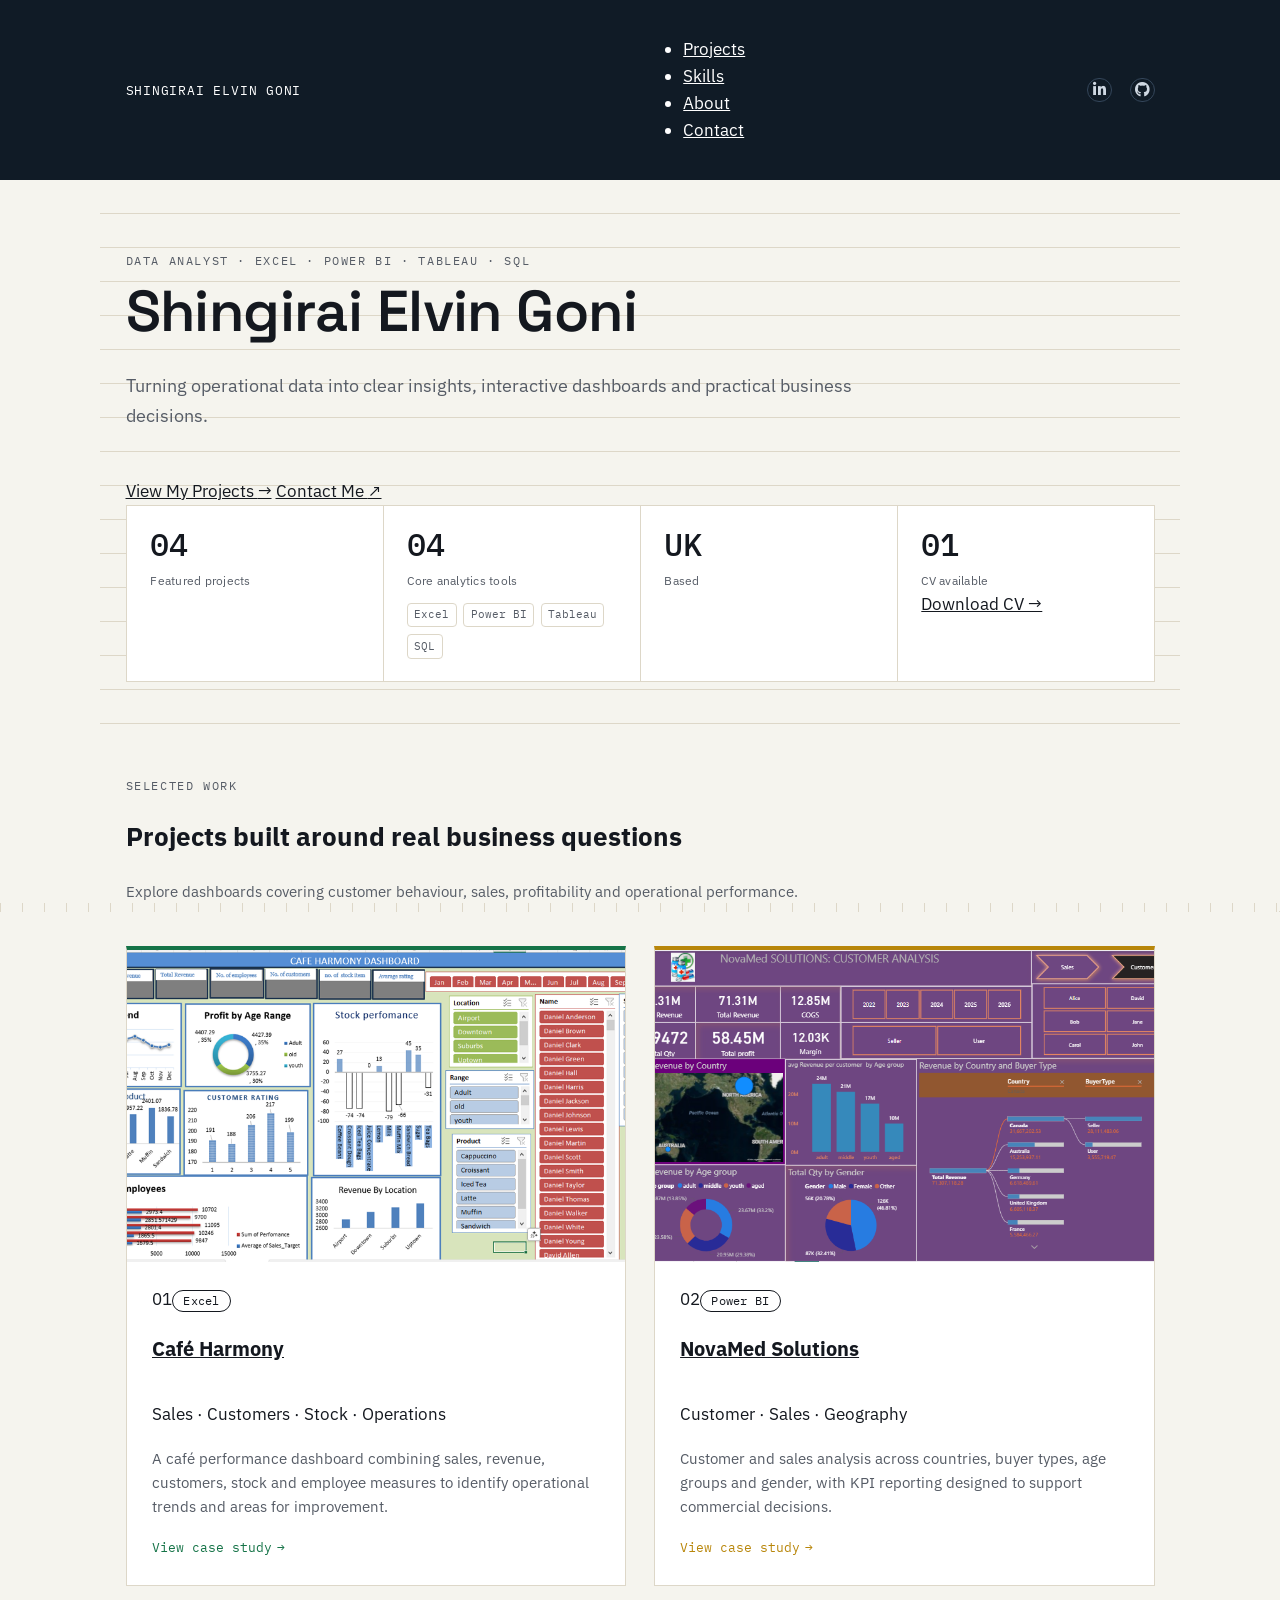
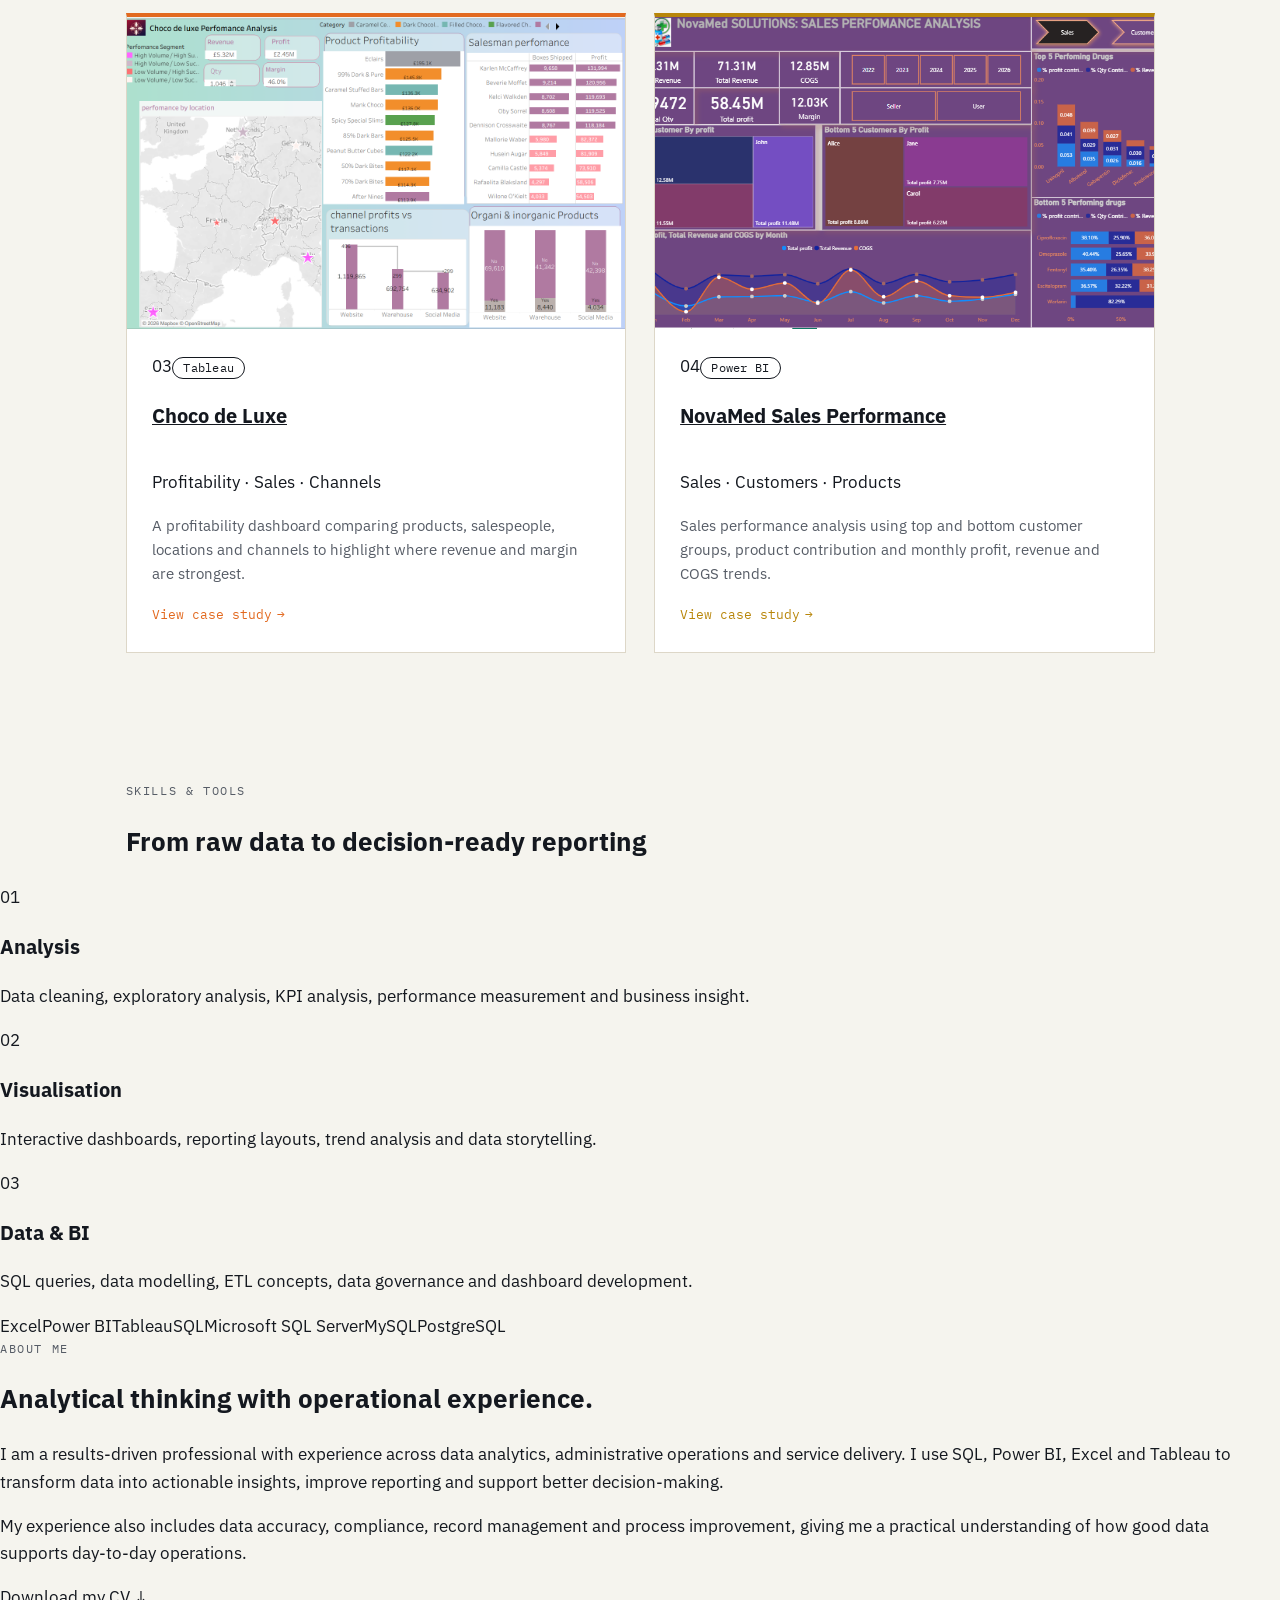
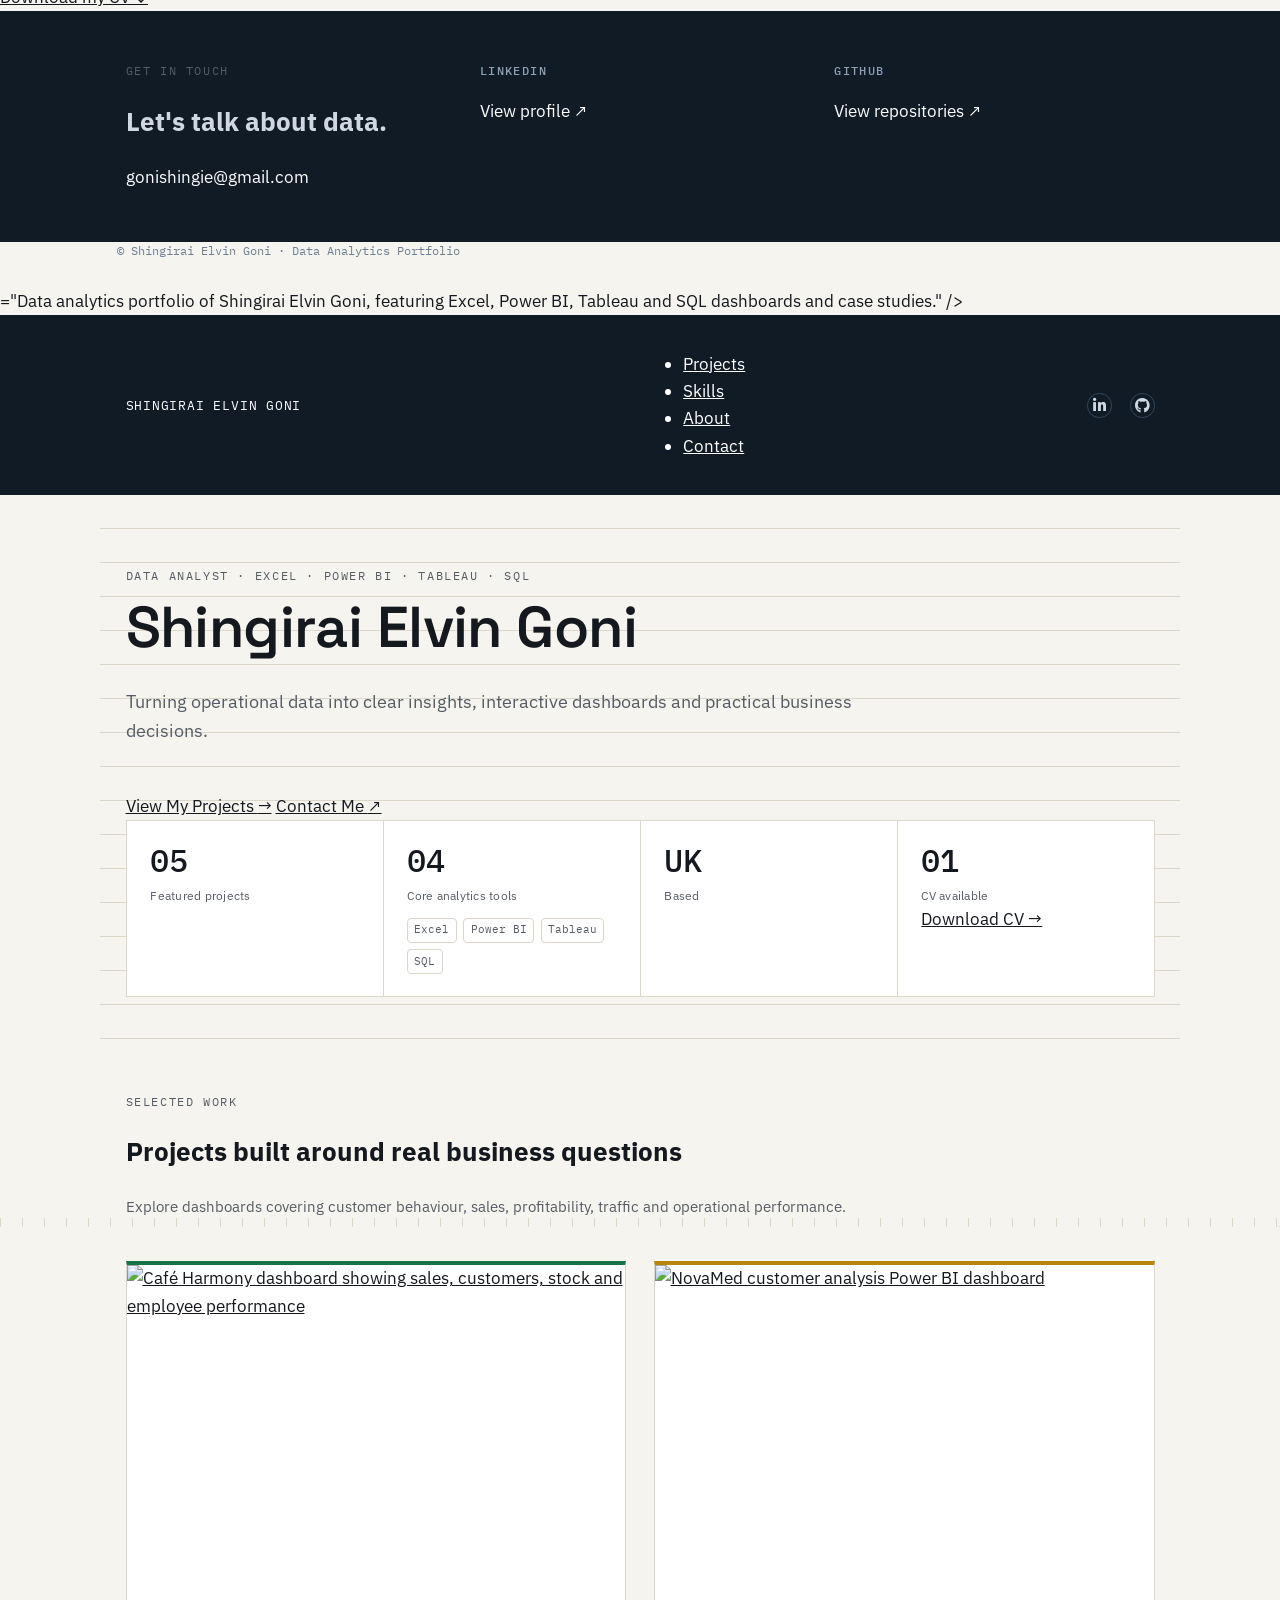
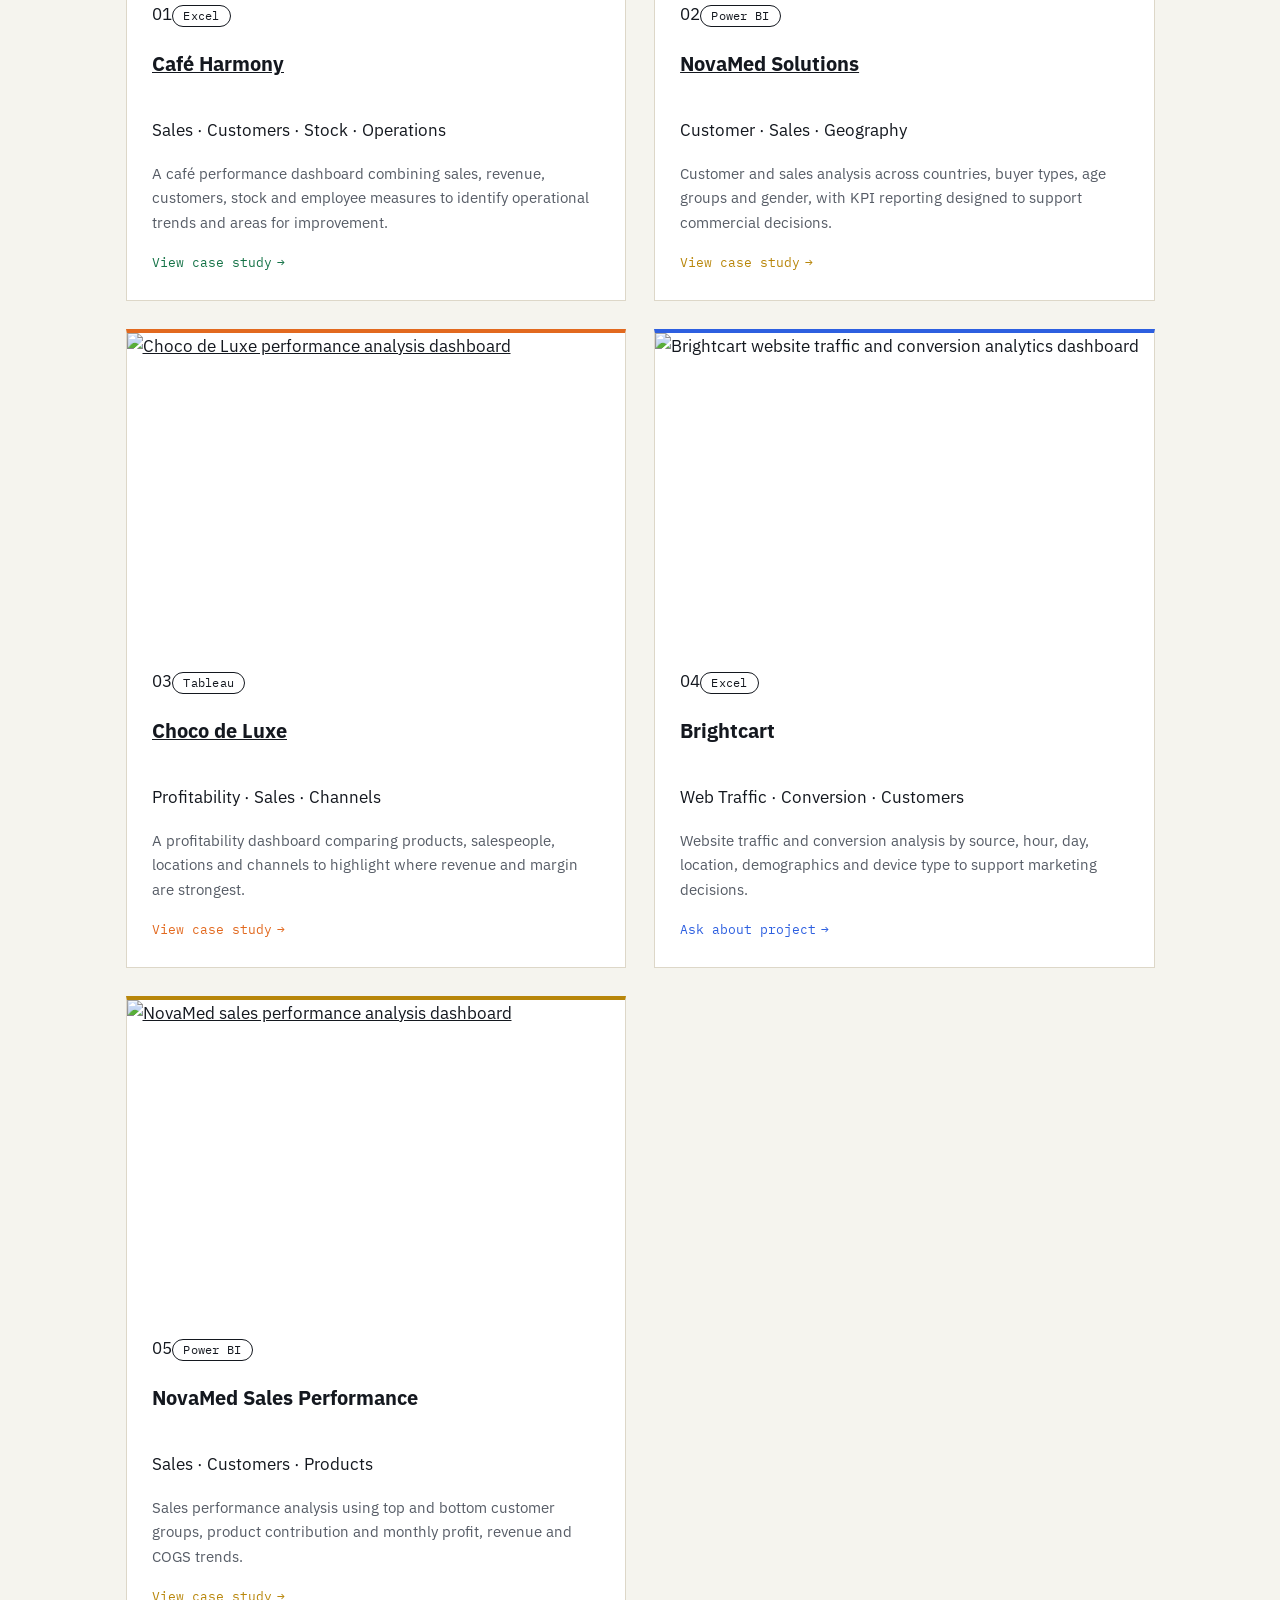
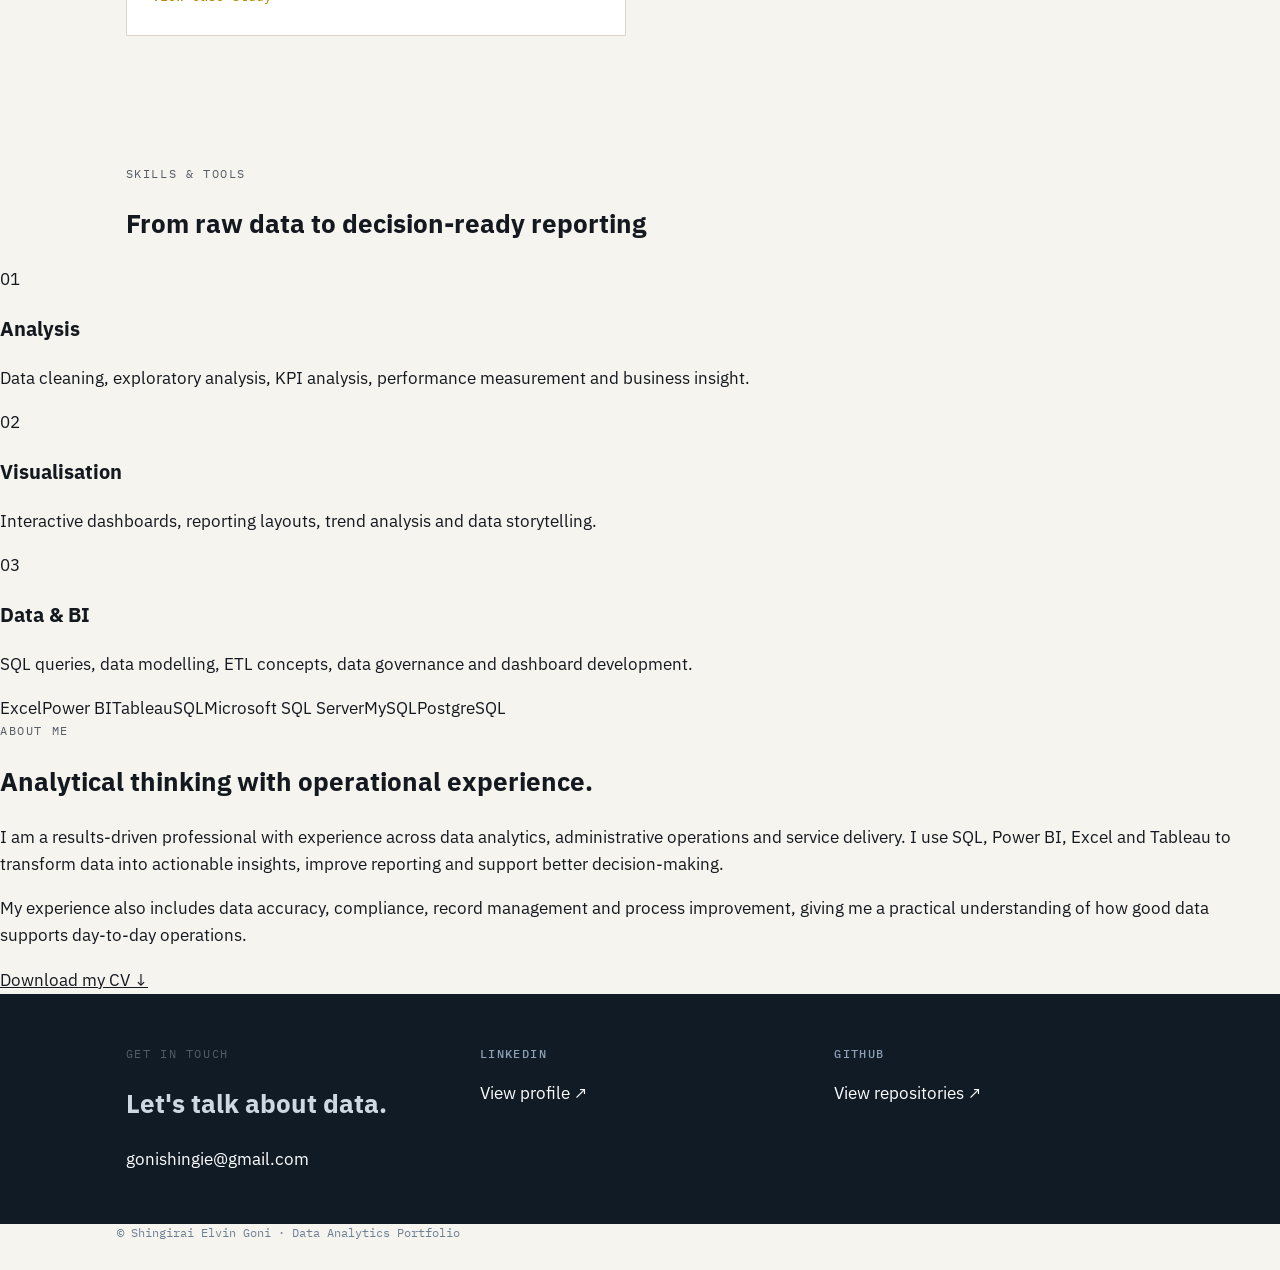
==== commit d543f715: "Update index.html" ====
--- a/index.html
+++ b/index.html
@@ -4,7 +4,157 @@
 	<title>Shingirai Elvin Goni | Data Analyst Portfolio</title>
 	<meta charset="utf-8" />
 	<meta name="viewport" content="width=device-width, initial-scale=1" />
-	<meta name="description" content="Data analytics portfolio of Shingirai Elvin Goni, featuring Excel, Power BI, Tableau and SQL dashboards and case studies." />
+	<meta name="description" content<!DOCTYPE HTML>
+<html lang="en">
+<head>
+    <title>Shingirai Elvin Goni | Data Analyst Portfolio</title>
+    <meta charset="utf-8" />
+    <meta name="viewport" content="width=device-width, initial-scale=1" />
+    <meta name="description" content="Data analytics portfolio of Shingirai Elvin Goni, featuring Excel, Power BI, Tableau and SQL dashboards and case studies." />
+    <link rel="preconnect" href="https://fonts.googleapis.com" />
+    <link rel="preconnect" href="https://fonts.gstatic.com" crossorigin />
+    <link href="https://fonts.googleapis.com/css2?family=Space+Grotesk:wght@500;600;700&family=IBM+Plex+Mono:wght@400;500;600&family=IBM+Plex+Sans:wght@400;500;600&display=swap" rel="stylesheet" />
+    <link rel="stylesheet" href="assets/css/fontawesome-all.min.css" />
+    <link rel="stylesheet" href="assets/css/design.css" />
+    <link rel="stylesheet" href="assets/css/site.css" />
+</head>
+<body>
+    <nav class="site-nav">
+        <div class="inner">
+            <a href="#top" class="wordmark">Shingirai Elvin Goni</a>
+            <ul class="nav-links">
+                <li><a href="#projects">Projects</a></li>
+                <li><a href="#skills">Skills</a></li>
+                <li><a href="#about">About</a></li>
+                <li><a href="#contact">Contact</a></li>
+            </ul>
+            <ul class="socials">
+                <li><a href="https://www.linkedin.com/in/shingirai-elvin-goni-051a75300" target="_blank" rel="noopener" aria-label="LinkedIn"><i class="fab fa-linkedin-in" aria-hidden="true"></i></a></li>
+                <li><a href="https://github.com/gonishingie" target="_blank" rel="noopener" aria-label="GitHub"><i class="fab fa-github" aria-hidden="true"></i></a></li>
+            </ul>
+        </div>
+    </nav>
+
+    <header class="hero" id="top">
+        <div class="hero-copy">
+            <div class="eyebrow">Data Analyst · Excel · Power BI · Tableau · SQL</div>
+            <h1>Shingirai Elvin Goni</h1>
+            <p class="dek">Turning operational data into clear insights, interactive dashboards and practical business decisions.</p>
+            <div class="hero-actions">
+                <a class="button primary" href="#projects">View My Projects <span>→</span></a>
+                <a class="button secondary" href="mailto:gonishingie@gmail.com">Contact Me <span>↗</span></a>
+            </div>
+        </div>
+
+        <div class="kpi-row">
+            <div class="kpi"><span class="num">04</span><span class="cap">Featured projects</span></div>
+            <div class="kpi"><span class="num">04</span><span class="cap">Core analytics tools</span>
+                <div class="toolchips"><span>Excel</span><span>Power BI</span><span>Tableau</span><span>SQL</span></div>
+            </div>
+            <div class="kpi"><span class="num">UK</span><span class="cap">Based</span></div>
+            <div class="kpi"><span class="num">01</span><span class="cap">CV available</span><a class="mini-link" href="Shingirai-Elvin-Goni-CV.pdf" download>Download CV →</a></div>
+        </div>
+    </header>
+
+    <section class="section-wrap" id="projects">
+        <div class="section-head">
+            <div>
+                <div class="eyebrow">Selected work</div>
+                <h2>Projects built around real business questions</h2>
+            </div>
+            <p>Explore dashboards covering customer behaviour, sales, profitability and operational performance.</p>
+        </div>
+        <div class="axis-rule"></div>
+
+        <main class="project-grid">
+            <article class="case-card tool-excel featured">
+                <a href="projects/cafe-harmony.html" class="thumb">
+                    <img src="images/projects/cafe-harmony-dashboard.png" alt="Café Harmony dashboard showing sales, customers, stock and employee performance" />
+                </a>
+                <div class="body">
+                    <div class="card-top"><span class="project-number">01</span><span class="pill tool-tag">Excel</span></div>
+                    <h3><a href="projects/cafe-harmony.html">Café Harmony</a></h3>
+                    <p class="project-type">Sales · Customers · Stock · Operations</p>
+                    <p class="teaser">A café performance dashboard combining sales, revenue, customers, stock and employee measures to identify operational trends and areas for improvement.</p>
+                    <a href="projects/cafe-harmony.html" class="read-link">View case study <span class="arrow">→</span></a>
+                </div>
+            </article>
+
+            <article class="case-card tool-powerbi featured">
+                <a href="projects/novamed-solutions.html" class="thumb">
+                    <img src="images/projects/novamed-customer-analysis.png" alt="NovaMed customer analysis Power BI dashboard" />
+                </a>
+                <div class="body">
+                    <div class="card-top"><span class="project-number">02</span><span class="pill tool-tag">Power BI</span></div>
+                    <h3><a href="projects/novamed-solutions.html">NovaMed Solutions</a></h3>
+                    <p class="project-type">Customer · Sales · Geography</p>
+                    <p class="teaser">Customer and sales analysis across countries, buyer types, age groups and gender, with KPI reporting designed to support commercial decisions.</p>
+                    <a href="projects/novamed-solutions.html" class="read-link">View case study <span class="arrow">→</span></a>
+                </div>
+            </article>
+
+            <article class="case-card tool-tableau">
+                <a href="projects/choco-de-lax.html" class="thumb">
+                    <img src="images/projects/choco-de-lax-dashboard.png" alt="Choco de Luxe performance analysis dashboard" />
+                </a>
+                <div class="body">
+                    <div class="card-top"><span class="project-number">03</span><span class="pill tool-tag">Tableau</span></div>
+                    <h3><a href="projects/choco-de-lax.html">Choco de Luxe</a></h3>
+                    <p class="project-type">Profitability · Sales · Channels</p>
+                    <p class="teaser">A profitability dashboard comparing products, salespeople, locations and channels to highlight where revenue and margin are strongest.</p>
+                    <a href="projects/choco-de-lax.html" class="read-link">View case study <span class="arrow">→</span></a>
+                </div>
+            </article>
+
+            <article class="case-card tool-powerbi">
+                <a href="projects/novamed-solutions.html" class="thumb">
+                    <img src="images/projects/novamed-sales-performance.png" alt="NovaMed sales performance analysis dashboard" />
+                </a>
+                <div class="body">
+                    <div class="card-top"><span class="project-number">04</span><span class="pill tool-tag">Power BI</span></div>
+                    <h3><a href="projects/novamed-solutions.html">NovaMed Sales Performance</a></h3>
+                    <p class="project-type">Sales · Customers · Products</p>
+                    <p class="teaser">Sales performance analysis using top and bottom customer groups, product contribution and monthly profit, revenue and COGS trends.</p>
+                    <a href="projects/novamed-solutions.html" class="read-link">View case study <span class="arrow">→</span></a>
+                </div>
+            </article>
+        </main>
+    </section>
+
+    <section class="skills-section" id="skills">
+        <div class="section-head compact">
+            <div><div class="eyebrow">Skills & tools</div><h2>From raw data to decision-ready reporting</h2></div>
+        </div>
+        <div class="skills-grid">
+            <div class="skill-panel"><span class="skill-icon">01</span><h3>Analysis</h3><p>Data cleaning, exploratory analysis, KPI analysis, performance measurement and business insight.</p></div>
+            <div class="skill-panel"><span class="skill-icon">02</span><h3>Visualisation</h3><p>Interactive dashboards, reporting layouts, trend analysis and data storytelling.</p></div>
+            <div class="skill-panel"><span class="skill-icon">03</span><h3>Data & BI</h3><p>SQL queries, data modelling, ETL concepts, data governance and dashboard development.</p></div>
+        </div>
+        <div class="tool-strip"><span>Excel</span><span>Power BI</span><span>Tableau</span><span>SQL</span><span>Microsoft SQL Server</span><span>MySQL</span><span>PostgreSQL</span></div>
+    </section>
+
+    <section class="about-section" id="about">
+        <div class="about-copy"><div class="eyebrow">About me</div><h2>Analytical thinking with operational experience.</h2></div>
+        <div class="about-text">
+            <p>I am a results-driven professional with experience across data analytics, administrative operations and service delivery.
+            I use SQL, Power BI, Excel and Tableau to transform data into actionable insights, improve reporting and support better decision-making.</p>
+            <p>My experience also includes data accuracy, compliance, record management and process improvement, giving me a practical understanding of how good data supports day-to-day operations.</p>
+            <a class="button primary" href="Shingirai-Elvin-Goni-CV.pdf" download>Download my CV <span>↓</span></a>
+        </div>
+    </section>
+
+    <footer class="site-footer" id="contact">
+        <div class="inner">
+            <section><div class="eyebrow">Get in touch</div><h2>Let's talk about data.</h2><p><a class="email-link" href="mailto:gonishingie@gmail.com">gonishingie@gmail.com</a></p></section>
+            <section><h3>LinkedIn</h3><p><a href="https://www.linkedin.com/in/shingirai-elvin-goni-051a75300" target="_blank" rel="noopener">View profile ↗</a></p></section>
+            <section><h3>GitHub</h3><p><a href="https://github.com/gonishingie" target="_blank" rel="noopener">View repositories ↗</a></p></section>
+        </div>
+    </footer>
+
+    <div class="copyright">© Shingirai Elvin Goni · Data Analytics Portfolio</div>
+</body>
+</html>
+="Data analytics portfolio of Shingirai Elvin Goni, featuring Excel, Power BI, Tableau and SQL dashboards and case studies." />
 	<link rel="preconnect" href="https://fonts.googleapis.com" />
 	<link rel="preconnect" href="https://fonts.gstatic.com" crossorigin />
 	<link href="https://fonts.googleapis.com/css2?family=Space+Grotesk:wght@500;600;700&family=IBM+Plex+Mono:wght@400;500;600&family=IBM+Plex+Sans:wght@400;500;600&display=swap" rel="stylesheet" />
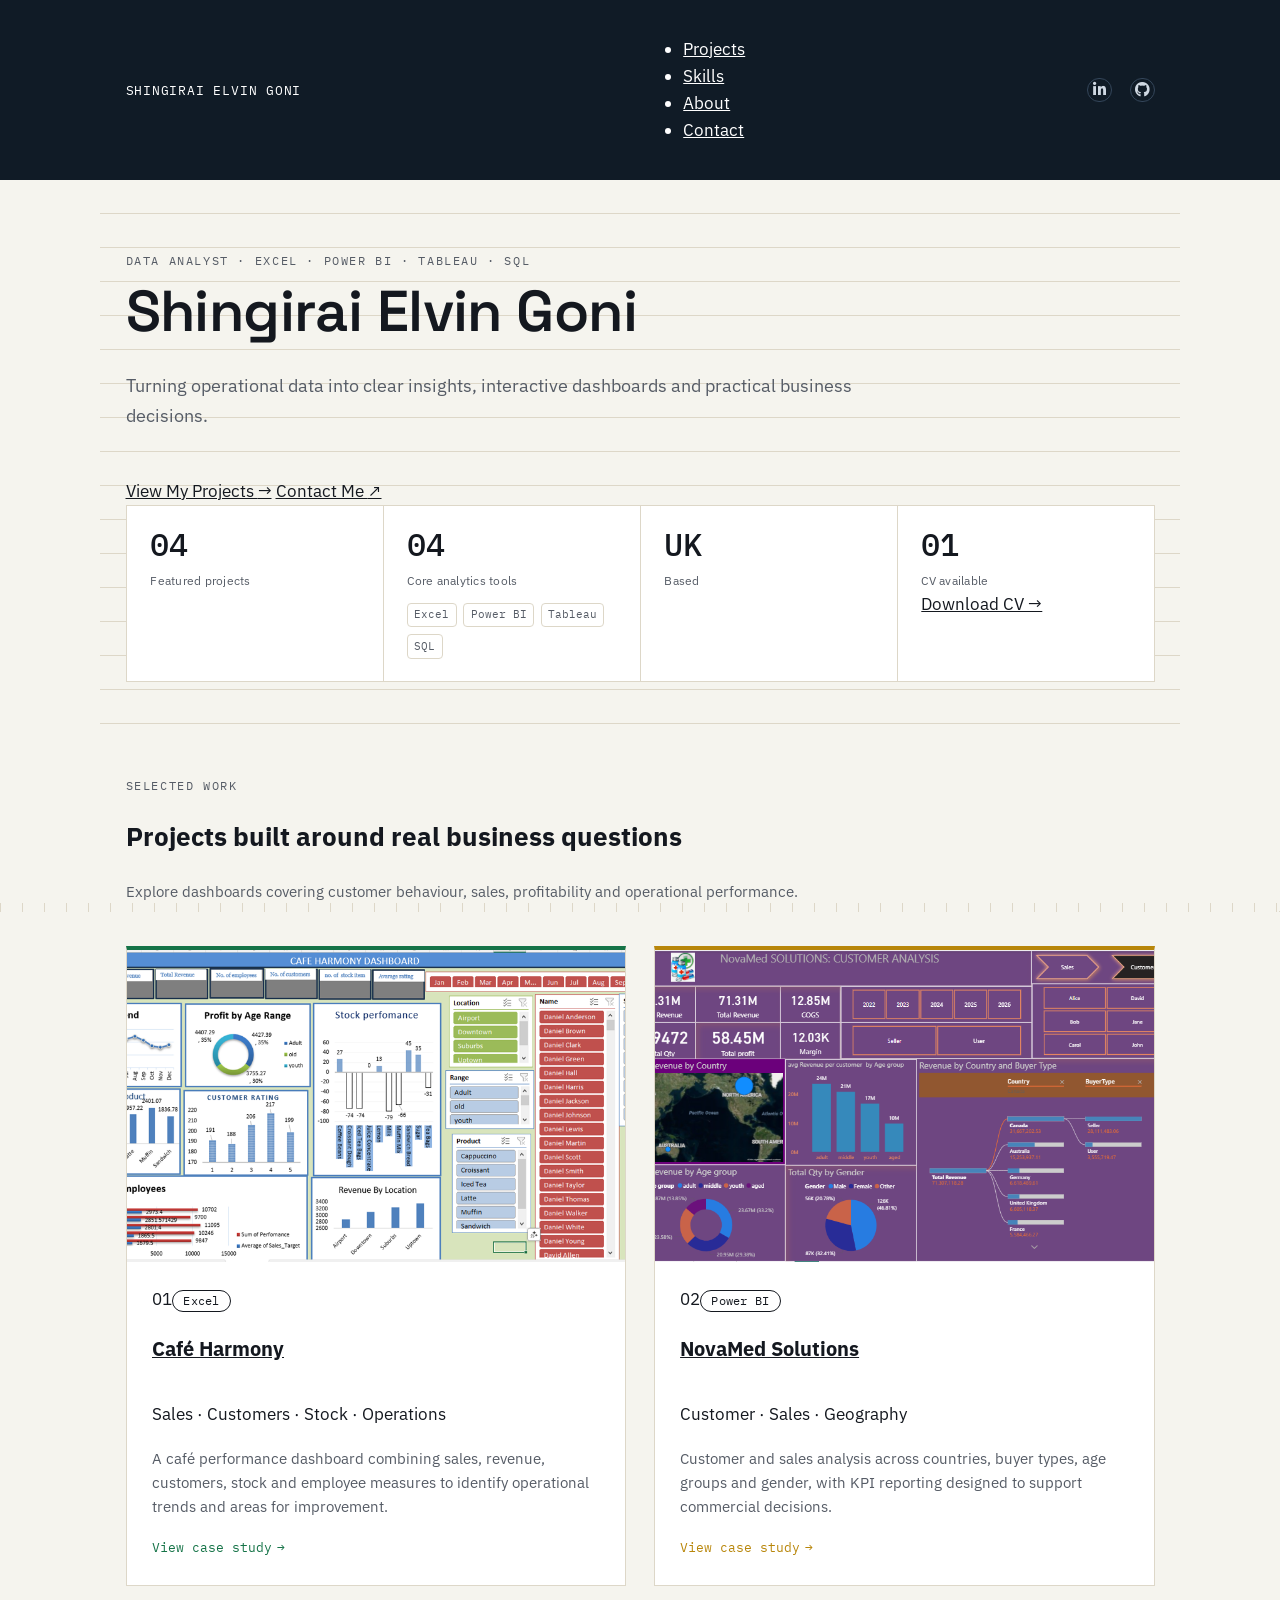
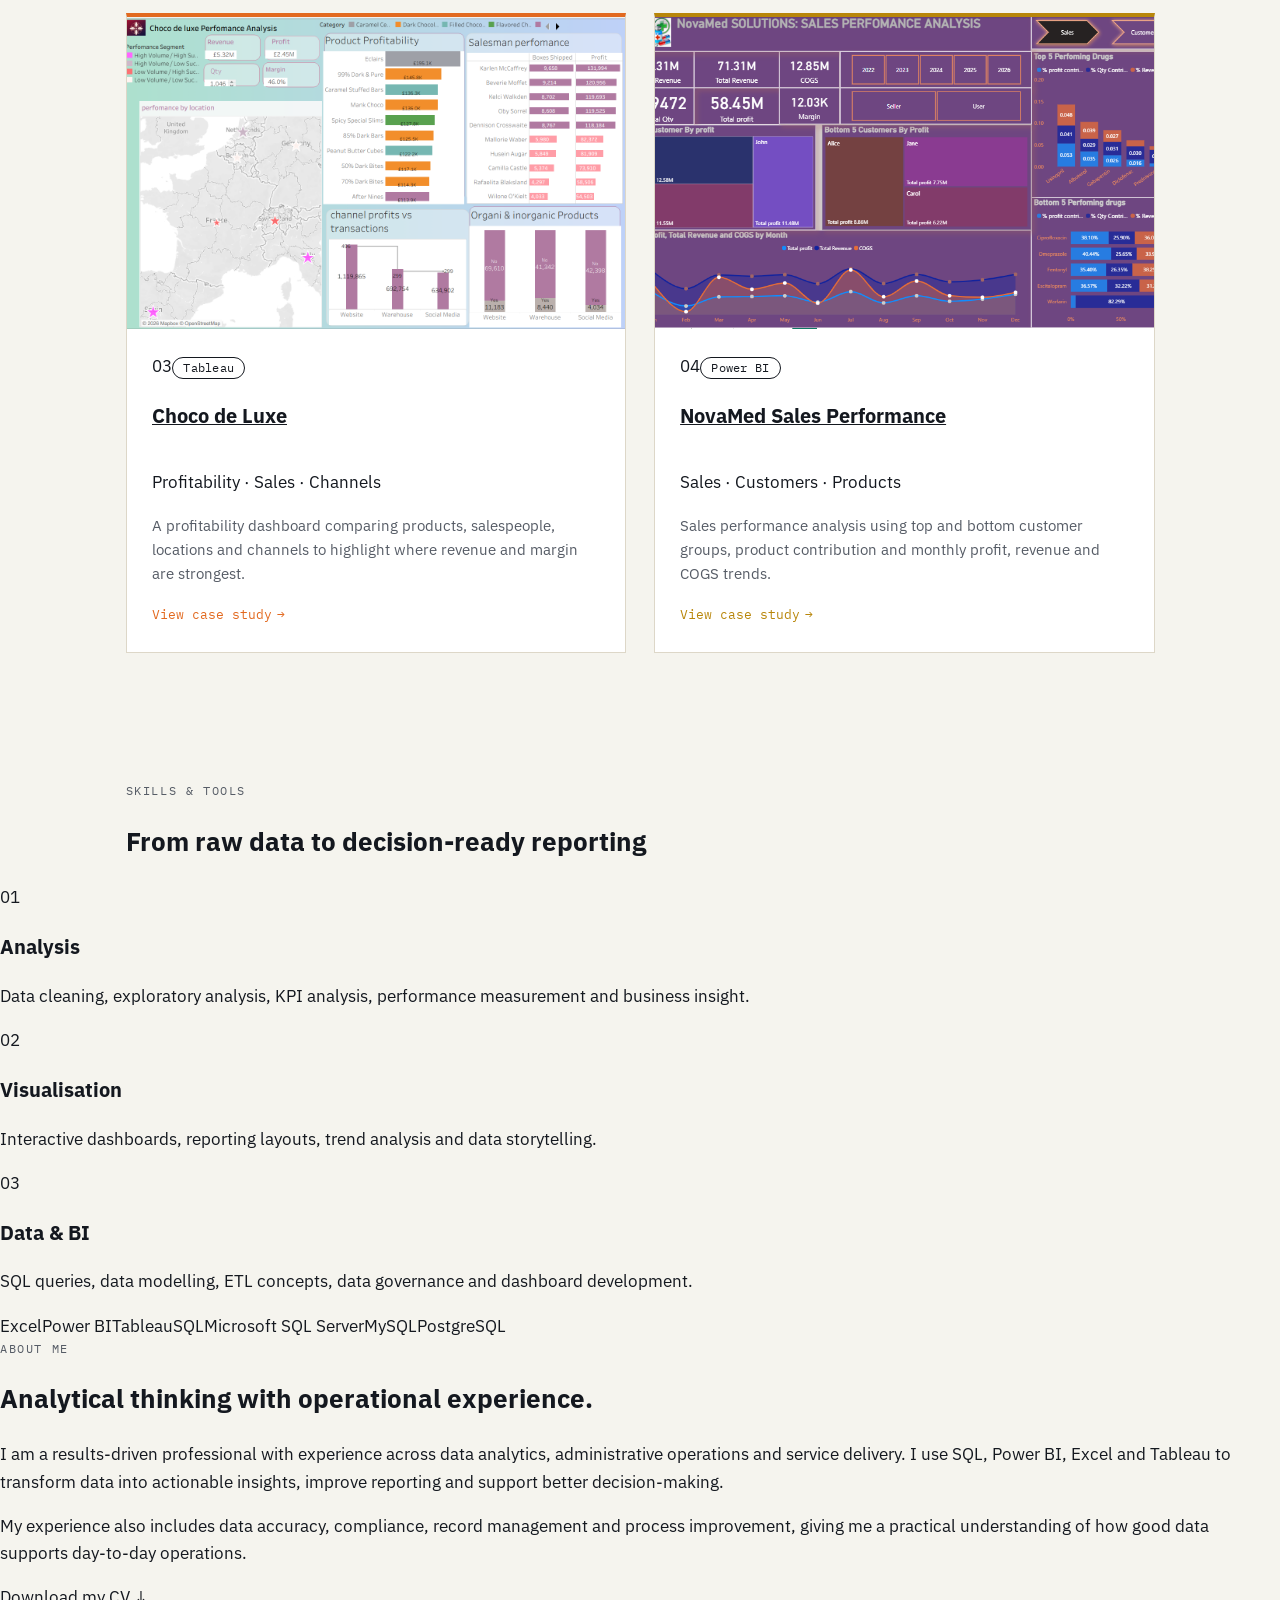
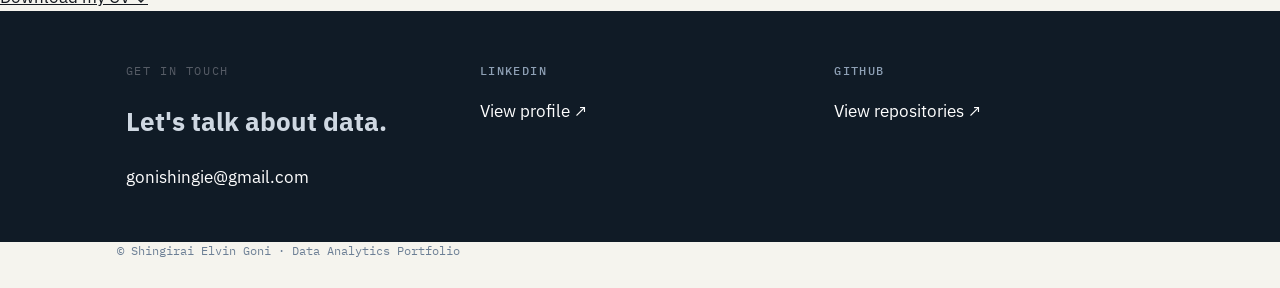
==== commit 9775d6a0: "Update index.html" ====
--- a/index.html
+++ b/index.html
@@ -154,124 +154,3 @@
     <div class="copyright">© Shingirai Elvin Goni · Data Analytics Portfolio</div>
 </body>
 </html>
-="Data analytics portfolio of Shingirai Elvin Goni, featuring Excel, Power BI, Tableau and SQL dashboards and case studies." />
-	<link rel="preconnect" href="https://fonts.googleapis.com" />
-	<link rel="preconnect" href="https://fonts.gstatic.com" crossorigin />
-	<link href="https://fonts.googleapis.com/css2?family=Space+Grotesk:wght@500;600;700&family=IBM+Plex+Mono:wght@400;500;600&family=IBM+Plex+Sans:wght@400;500;600&display=swap" rel="stylesheet" />
-	<link rel="stylesheet" href="assets/css/fontawesome-all.min.css" />
-	<link rel="stylesheet" href="assets/css/design.css" />
-	<link rel="stylesheet" href="assets/css/site.css" />
-</head>
-<body>
-	<nav class="site-nav">
-		<div class="inner">
-			<a href="#top" class="wordmark">Shingirai Elvin Goni</a>
-			<ul class="nav-links">
-				<li><a href="#projects">Projects</a></li>
-				<li><a href="#skills">Skills</a></li>
-				<li><a href="#about">About</a></li>
-				<li><a href="#contact">Contact</a></li>
-			</ul>
-			<ul class="socials">
-				<li><a href="https://www.linkedin.com/in/shingirai-elvin-goni-051a75300" target="_blank" rel="noopener" aria-label="LinkedIn"><i class="fab fa-linkedin-in" aria-hidden="true"></i></a></li>
-				<li><a href="https://github.com/gonishingie" target="_blank" rel="noopener" aria-label="GitHub"><i class="fab fa-github" aria-hidden="true"></i></a></li>
-			</ul>
-		</div>
-	</nav>
-
-	<header class="hero" id="top">
-		<div class="hero-copy">
-			<div class="eyebrow">Data Analyst · Excel · Power BI · Tableau · SQL</div>
-			<h1>Shingirai Elvin Goni</h1>
-			<p class="dek">Turning operational data into clear insights, interactive dashboards and practical business decisions.</p>
-			<div class="hero-actions">
-				<a class="button primary" href="#projects">View My Projects <span>→</span></a>
-				<a class="button secondary" href="mailto:gonishingie@gmail.com">Contact Me <span>↗</span></a>
-			</div>
-		</div>
-		<div class="kpi-row">
-			<div class="kpi"><span class="num">05</span><span class="cap">Featured projects</span></div>
-			<div class="kpi"><span class="num">04</span><span class="cap">Core analytics tools</span><div class="toolchips"><span>Excel</span><span>Power BI</span><span>Tableau</span><span>SQL</span></div></div>
-			<div class="kpi"><span class="num">UK</span><span class="cap">Based</span></div>
-			<div class="kpi"><span class="num">01</span><span class="cap">CV available</span><a class="mini-link" href="Shingirai-Elvin-Goni-CV.pdf" download>Download CV →</a></div>
-		</div>
-	</header>
-
-	<section class="section-wrap" id="projects">
-		<div class="section-head">
-			<div>
-				<div class="eyebrow">Selected work</div>
-				<h2>Projects built around real business questions</h2>
-			</div>
-			<p>Explore dashboards covering customer behaviour, sales, profitability, traffic and operational performance.</p>
-		</div>
-		<div class="axis-rule"></div>
-
-		<main class="project-grid">
-			<article class="case-card tool-excel featured">
-				<a href="projects/cafe-harmony.html" class="thumb"><img src="images/projects/cafe-harmony-main.png" alt="Café Harmony dashboard showing sales, customers, stock and employee performance" /></a>
-				<div class="body"><div class="card-top"><span class="project-number">01</span><span class="pill tool-tag">Excel</span></div>
-				<h3><a href="projects/cafe-harmony.html">Café Harmony</a></h3><p class="project-type">Sales · Customers · Stock · Operations</p>
-				<p class="teaser">A café performance dashboard combining sales, revenue, customers, stock and employee measures to identify operational trends and areas for improvement.</p>
-				<a href="projects/cafe-harmony.html" class="read-link">View case study <span class="arrow">→</span></a></div>
-			</article>
-
-			<article class="case-card tool-powerbi featured">
-				<a href="projects/novamed-solutions.html" class="thumb"><img src="images/projects/novamed-customer-main.png" alt="NovaMed customer analysis Power BI dashboard" /></a>
-				<div class="body"><div class="card-top"><span class="project-number">02</span><span class="pill tool-tag">Power BI</span></div>
-				<h3><a href="projects/novamed-solutions.html">NovaMed Solutions</a></h3><p class="project-type">Customer · Sales · Geography</p>
-				<p class="teaser">Customer and sales analysis across countries, buyer types, age groups and gender, with KPI reporting designed to support commercial decisions.</p>
-				<a href="projects/novamed-solutions.html" class="read-link">View case study <span class="arrow">→</span></a></div>
-			</article>
-
-			<article class="case-card tool-tableau">
-				<a href="projects/choco-de-lax.html" class="thumb"><img src="images/projects/choco-de-luxe-main.png" alt="Choco de Luxe performance analysis dashboard" /></a>
-				<div class="body"><div class="card-top"><span class="project-number">03</span><span class="pill tool-tag">Tableau</span></div>
-				<h3><a href="projects/choco-de-lax.html">Choco de Luxe</a></h3><p class="project-type">Profitability · Sales · Channels</p>
-				<p class="teaser">A profitability dashboard comparing products, salespeople, locations and channels to highlight where revenue and margin are strongest.</p>
-				<a href="projects/choco-de-lax.html" class="read-link">View case study <span class="arrow">→</span></a></div>
-			</article>
-
-			<article class="case-card tool-blue">
-				<div class="thumb"><img src="images/projects/brightcart-dashboard.png" alt="Brightcart website traffic and conversion analytics dashboard" /></div>
-				<div class="body"><div class="card-top"><span class="project-number">04</span><span class="pill tool-tag">Excel</span></div>
-				<h3>Brightcart</h3><p class="project-type">Web Traffic · Conversion · Customers</p>
-				<p class="teaser">Website traffic and conversion analysis by source, hour, day, location, demographics and device type to support marketing decisions.</p>
-				<a href="mailto:gonishingie@gmail.com?subject=Brightcart%20project" class="read-link">Ask about project <span class="arrow">→</span></a></div>
-			</article>
-
-			<article class="case-card tool-powerbi">
-				<a href="projects/novamed-solutions.html" class="thumb"><img src="images/projects/novamed-sales-main.png" alt="NovaMed sales performance analysis dashboard" /></a>
-				<div class="body"><div class="card-top"><span class="project-number">05</span><span class="pill tool-tag">Power BI</span></div>
-				<h3>NovaMed Sales Performance</h3><p class="project-type">Sales · Customers · Products</p>
-				<p class="teaser">Sales performance analysis using top and bottom customer groups, product contribution and monthly profit, revenue and COGS trends.</p>
-				<a href="projects/novamed-solutions.html" class="read-link">View case study <span class="arrow">→</span></a></div>
-			</article>
-		</main>
-	</section>
-
-	<section class="skills-section" id="skills">
-		<div class="section-head compact"><div><div class="eyebrow">Skills & tools</div><h2>From raw data to decision-ready reporting</h2></div></div>
-		<div class="skills-grid">
-			<div class="skill-panel"><span class="skill-icon">01</span><h3>Analysis</h3><p>Data cleaning, exploratory analysis, KPI analysis, performance measurement and business insight.</p></div>
-			<div class="skill-panel"><span class="skill-icon">02</span><h3>Visualisation</h3><p>Interactive dashboards, reporting layouts, trend analysis and data storytelling.</p></div>
-			<div class="skill-panel"><span class="skill-icon">03</span><h3>Data & BI</h3><p>SQL queries, data modelling, ETL concepts, data governance and dashboard development.</p></div>
-		</div>
-		<div class="tool-strip"><span>Excel</span><span>Power BI</span><span>Tableau</span><span>SQL</span><span>Microsoft SQL Server</span><span>MySQL</span><span>PostgreSQL</span></div>
-	</section>
-
-	<section class="about-section" id="about">
-		<div class="about-copy"><div class="eyebrow">About me</div><h2>Analytical thinking with operational experience.</h2></div>
-		<div class="about-text"><p>I am a results-driven professional with experience across data analytics, administrative operations and service delivery. I use SQL, Power BI, Excel and Tableau to transform data into actionable insights, improve reporting and support better decision-making.</p><p>My experience also includes data accuracy, compliance, record management and process improvement, giving me a practical understanding of how good data supports day-to-day operations.</p><a class="button primary" href="Shingirai-Elvin-Goni-CV.pdf" download>Download my CV <span>↓</span></a></div>
-	</section>
-
-	<footer class="site-footer" id="contact">
-		<div class="inner">
-			<section><div class="eyebrow">Get in touch</div><h2>Let's talk about data.</h2><p><a class="email-link" href="mailto:gonishingie@gmail.com">gonishingie@gmail.com</a></p></section>
-			<section><h3>LinkedIn</h3><p><a href="https://www.linkedin.com/in/shingirai-elvin-goni-051a75300" target="_blank" rel="noopener">View profile ↗</a></p></section>
-			<section><h3>GitHub</h3><p><a href="https://github.com/gonishingie" target="_blank" rel="noopener">View repositories ↗</a></p></section>
-		</div>
-	</footer>
-	<div class="copyright">© Shingirai Elvin Goni · Data Analytics Portfolio</div>
-</body>
-</html>
